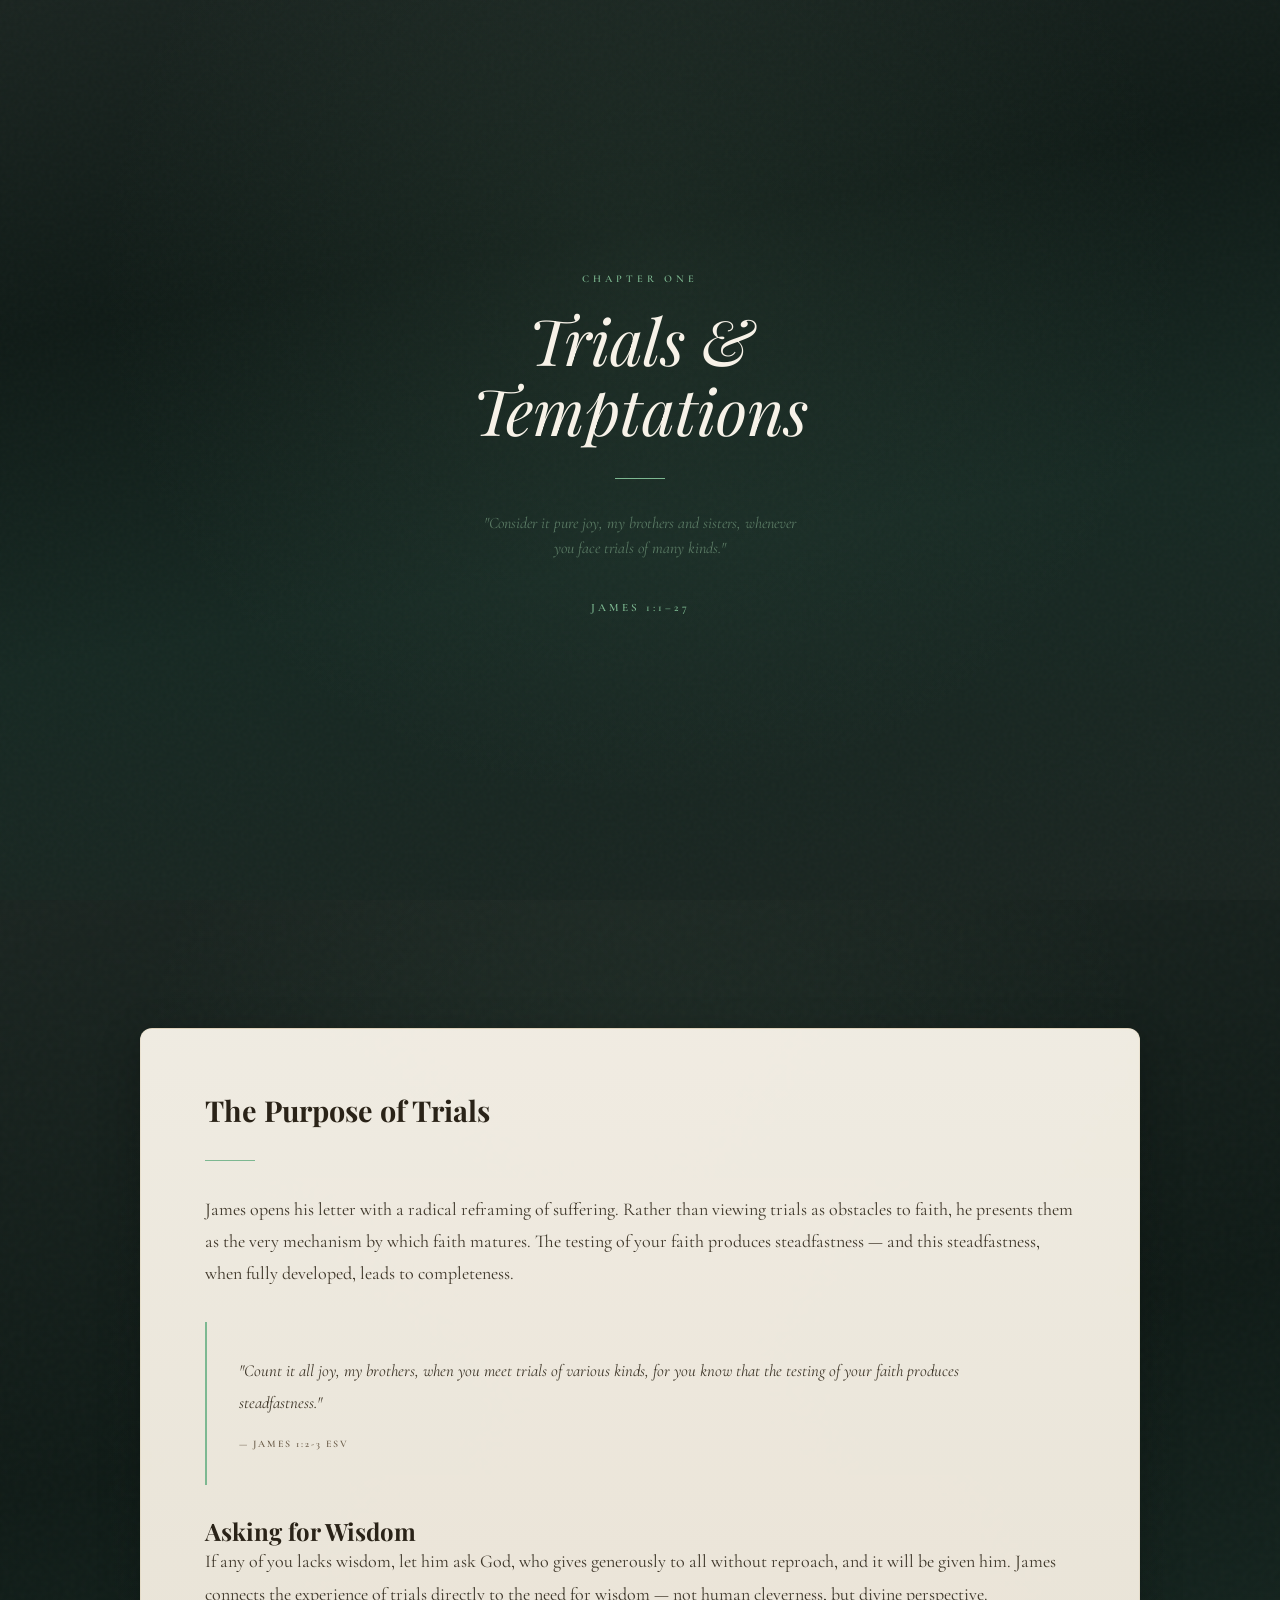
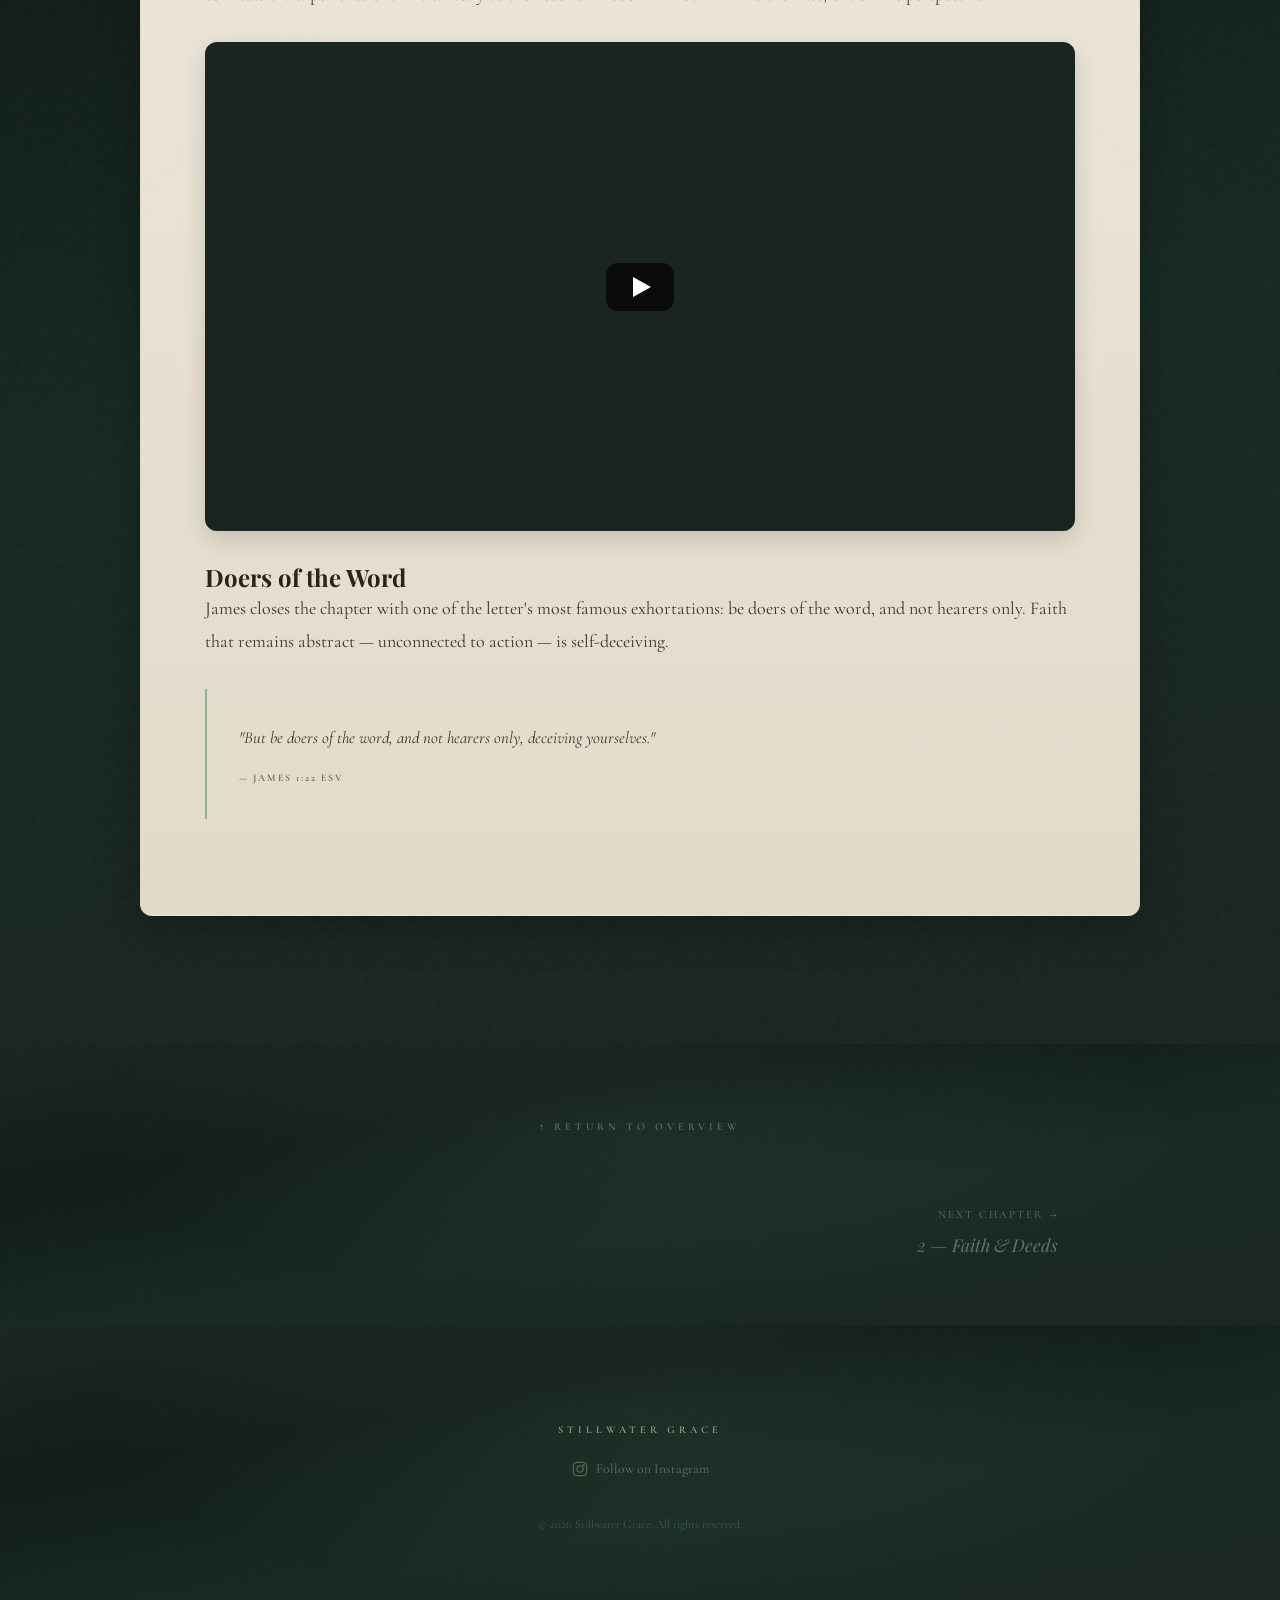
==== chapters/chapter-1.html @ 881865dd "fix: hero scroll animation delay and add og:type to chapter pages - Fix hero__scroll animation short" ====
<!DOCTYPE html>
<html lang="en">
<head>
  <meta charset="UTF-8">
  <meta name="viewport" content="width=device-width, initial-scale=1.0">
  <title>Chapter 1: Trials &amp; Temptations — Stillwater Grace</title>

  <meta name="description" content="James Chapter 1 — The testing of faith and the pursuit of wisdom. A verse-by-verse devotional study.">
  <meta property="og:title" content="Chapter 1: Trials &amp; Temptations — Stillwater Grace">
  <meta property="og:description" content="The testing of faith and the pursuit of wisdom.">
  <meta property="og:image" content="../images/og-share.png">
  <meta property="og:type" content="article">
  <meta name="twitter:card" content="summary_large_image">
  <link rel="canonical" href="https://USERNAME.github.io/stillwater-grace/chapters/chapter-1.html">
  <link rel="icon" href="../images/favicon.svg" type="image/svg+xml">
  <link rel="icon" href="../images/favicon.png" type="image/png">

  <link rel="stylesheet" href="../css/style.css">
  <link rel="stylesheet" href="../css/animations.css">
</head>
<body>

  <!-- Navigation -->
  <nav class="nav nav--hidden" aria-label="Main navigation">
    <a href="../index.html" class="nav__brand">Stillwater Grace</a>
    <div class="nav__links">
      <a href="../index.html#overview" class="nav__link">Overview</a>
      <a href="../index.html#chapters" class="nav__link">Chapters</a>
      <a href="https://instagram.com/" target="_blank" rel="noopener" class="nav__link nav__link--ig" aria-label="Instagram">
        <svg width="18" height="18" viewBox="0 0 24 24" fill="none" stroke="currentColor" stroke-width="1.5" stroke-linecap="round" stroke-linejoin="round"><rect x="2" y="2" width="20" height="20" rx="5"/><circle cx="12" cy="12" r="5"/><circle cx="17.5" cy="6.5" r="1.5" fill="currentColor" stroke="none"/></svg>
      </a>
    </div>
    <button class="nav__hamburger" aria-label="Open menu">
      <span></span><span></span><span></span>
    </button>
  </nav>

  <!-- Mobile Menu -->
  <div class="mobile-menu" aria-hidden="true">
    <button class="mobile-menu__close" aria-label="Close menu">&times;</button>
    <a href="../index.html#overview" class="mobile-menu__link">Overview</a>
    <div class="mobile-menu__divider"></div>
    <a href="chapter-1.html" class="mobile-menu__link">1 — Trials &amp; Temptations</a>
    <a href="chapter-2.html" class="mobile-menu__link">2 — Faith &amp; Deeds</a>
    <a href="chapter-3.html" class="mobile-menu__link">3 — Taming the Tongue</a>
    <a href="chapter-4.html" class="mobile-menu__link">4 — Submit to God</a>
    <a href="chapter-5.html" class="mobile-menu__link">5 — Patient Endurance</a>
    <div class="mobile-menu__divider"></div>
    <a href="https://instagram.com/" target="_blank" rel="noopener" class="mobile-menu__link">Instagram</a>
  </div>

  <main>

  <!-- Chapter Hero -->
  <section class="hero forest-bg">
    <div class="hero__content">
      <span class="hero__label label label--sage">Chapter One</span>
      <h1 class="hero__title heading-display">Trials &amp;<br>Temptations</h1>
      <hr class="hero__divider divider divider--sage divider--center">
      <p class="hero__subtitle" style="font-style: italic;">"Consider it pure joy, my brothers and sisters, whenever you face trials of many kinds."</p>
      <span class="hero__cta label label--muted" style="border: none; margin-top: 1.5rem;">James 1:1–27</span>
    </div>
  </section>

  <!-- Chapter Content -->
  <section class="section forest-bg">
    <article class="cream-panel cream-panel--wide reveal">

      <!-- PLACEHOLDER CONTENT: Replace with actual study content -->

      <h2 class="heading-section" style="font-size: 1.8rem;">The Purpose of Trials</h2>
      <hr class="divider divider--sage">

      <p>James opens his letter with a radical reframing of suffering. Rather than viewing trials as obstacles to faith, he presents them as the very mechanism by which faith matures. The testing of your faith produces steadfastness — and this steadfastness, when fully developed, leads to completeness.</p>

      <div class="scripture reveal">
        <span class="scripture__text">"Count it all joy, my brothers, when you meet trials of various kinds, for you know that the testing of your faith produces steadfastness."</span>
        <span class="scripture__ref">— James 1:2-3 ESV</span>
      </div>

      <h2 class="heading-section reveal" style="font-size: 1.5rem; margin-top: 2rem;">Asking for Wisdom</h2>

      <p class="reveal">If any of you lacks wisdom, let him ask God, who gives generously to all without reproach, and it will be given him. James connects the experience of trials directly to the need for wisdom — not human cleverness, but divine perspective.</p>

      <!-- Example: YouTube embed facade -->
      <div class="video-facade reveal" data-video-id="PLACEHOLDER_VIDEO_ID">
        <div class="video-facade__play"></div>
      </div>

      <h2 class="heading-section reveal" style="font-size: 1.5rem; margin-top: 2rem;">Doers of the Word</h2>

      <p class="reveal">James closes the chapter with one of the letter's most famous exhortations: be doers of the word, and not hearers only. Faith that remains abstract — unconnected to action — is self-deceiving.</p>

      <div class="scripture reveal">
        <span class="scripture__text">"But be doers of the word, and not hearers only, deceiving yourselves."</span>
        <span class="scripture__ref">— James 1:22 ESV</span>
      </div>

    </article>
  </section>

  <!-- Chapter Navigation -->
  <section class="forest-bg">
    <div class="text-center" style="padding-top: var(--space-lg);">
      <a href="../index.html#chapters" class="label label--muted" style="transition: color 0.2s;">&#8593; Return to Overview</a>
    </div>
    <div class="chapter-nav">
      <div></div>
      <a href="chapter-2.html" class="chapter-nav__link chapter-nav__link--next">
        <span class="chapter-nav__arrow">Next Chapter &#8594;</span>
        <span class="chapter-nav__title">2 — Faith &amp; Deeds</span>
      </a>
    </div>
  </section>

  </main>

  <!-- Footer -->
  <footer class="footer forest-bg">
    <div class="footer__brand">Stillwater Grace</div>
    <a href="https://instagram.com/" target="_blank" rel="noopener" class="footer__ig">
      <svg width="16" height="16" viewBox="0 0 24 24" fill="none" stroke="currentColor" stroke-width="1.5" stroke-linecap="round" stroke-linejoin="round"><rect x="2" y="2" width="20" height="20" rx="5"/><circle cx="12" cy="12" r="5"/><circle cx="17.5" cy="6.5" r="1.5" fill="currentColor" stroke="none"/></svg>
      Follow on Instagram
    </a>
    <div class="footer__copy">&copy; 2026 Stillwater Grace. All rights reserved.</div>
  </footer>

  <script src="../js/main.js"></script>
</body>
</html>
---- css/style.css ----
@import url('https://fonts.googleapis.com/css2?family=Cormorant+Garamond:ital,wght@0,400;0,600;1,400&family=Playfair+Display:ital,wght@0,400;0,700;1,400&display=swap');

:root {
  --forest-dark: #1a2420;
  --forest-deep: #0f1a16;
  --forest-mid: #162822;
  --sage: #7db891;
  --sage-muted: #5a7a64;
  --sage-deep: #3d5a45;
  --sage-panel: #6b8f5e;
  --cream: #f7f2e8;
  --cream-secondary: #ede4d3;
  --cream-panel-bg: rgba(247, 242, 232, 0.97);
  --cream-panel-bg-end: rgba(237, 228, 211, 0.95);
  --cream-panel-border: rgba(200, 170, 110, 0.15);
  --cream-panel-shadow: 0 12px 40px rgba(0, 0, 0, 0.25);
  --cream-panel-radius: 12px;
  --text-dark: #2a2318;
  --text-body: #3d3528;
  --text-muted: #6b5d4a;
  --gold: #c8aa6e;
  --font-display: 'Playfair Display', Georgia, serif;
  --font-body: 'Cormorant Garamond', Georgia, serif;
  --space-xs: 0.5rem;
  --space-sm: 1rem;
  --space-md: 2rem;
  --space-lg: 4rem;
  --space-xl: 6rem;
  --space-2xl: 8rem;
  --nav-bg: rgba(15, 26, 22, 0.95);
  --nav-height: 60px;
}

*, *::before, *::after {
  margin: 0;
  padding: 0;
  box-sizing: border-box;
}

html {
  scroll-behavior: smooth;
}

body {
  font-family: var(--font-body);
  font-size: 18px;
  line-height: 1.8;
  color: var(--text-body);
  background-color: var(--forest-dark);
  -webkit-font-smoothing: antialiased;
  -moz-osx-font-smoothing: grayscale;
}

img {
  max-width: 100%;
  height: auto;
  display: block;
}

[id] {
  scroll-margin-top: calc(var(--nav-height) + 1rem);
}

.body--menu-open {
  overflow: hidden;
}

a {
  color: inherit;
  text-decoration: none;
}

ul, ol {
  list-style: none;
}

.forest-bg {
  background: linear-gradient(170deg, var(--forest-dark) 0%, var(--forest-deep) 30%, var(--forest-mid) 60%, var(--forest-dark) 100%);
  position: relative;
}

.forest-bg::before {
  content: '';
  position: absolute;
  inset: 0;
  background: radial-gradient(ellipse at 50% 30%, rgba(120, 160, 130, 0.10) 0%, transparent 60%);
  pointer-events: none;
}

.forest-bg::after {
  content: '';
  position: absolute;
  inset: 0;
  opacity: 0.03;
  background-image: url("data:image/svg+xml,%3Csvg viewBox='0 0 256 256' xmlns='http://www.w3.org/2000/svg'%3E%3Cfilter id='n'%3E%3CfeTurbulence type='fractalNoise' baseFrequency='0.9'/%3E%3C/filter%3E%3Crect width='256' height='256' filter='url(%23n)'/%3E%3C/svg%3E");
  pointer-events: none;
}

.forest-bg > * {
  position: relative;
  z-index: 1;
}

.cream-panel {
  background: linear-gradient(180deg, var(--cream-panel-bg) 0%, var(--cream-panel-bg-end) 100%);
  border-radius: var(--cream-panel-radius);
  padding: var(--space-lg);
  box-shadow: var(--cream-panel-shadow);
  backdrop-filter: blur(2px);
  border: 1px solid var(--cream-panel-border);
  max-width: 800px;
  margin-left: auto;
  margin-right: auto;
}

.cream-panel--wide {
  max-width: 1000px;
}

.label {
  font-family: var(--font-body);
  font-size: 0.65rem;
  font-weight: 600;
  letter-spacing: 4px;
  text-transform: uppercase;
}

.label--sage { color: var(--sage); }
.label--panel { color: var(--sage-panel); }
.label--muted { color: var(--sage-muted); }

.heading-display {
  font-family: var(--font-display);
  font-weight: 400;
  font-style: italic;
  line-height: 1.1;
  color: var(--cream);
}

.heading-section {
  font-family: var(--font-display);
  font-weight: 700;
  font-style: normal;
  line-height: 1.2;
  color: var(--text-dark);
}

.divider {
  width: 50px;
  height: 1px;
  border: none;
  margin: var(--space-md) 0;
}

.divider--sage { background-color: var(--sage); }
.divider--gold { background-color: var(--gold); }
.divider--center { margin-left: auto; margin-right: auto; }

.scripture {
  padding: var(--space-md);
  padding-left: var(--space-md);
  border-left: 2px solid var(--sage);
  margin: var(--space-md) 0;
}

.scripture__text {
  font-family: var(--font-body);
  font-style: italic;
  font-size: 1.05rem;
  line-height: 1.7;
  color: var(--text-body);
}

.scripture__ref {
  font-family: var(--font-body);
  font-size: 0.625rem;
  font-weight: 600;
  letter-spacing: 2px;
  text-transform: uppercase;
  color: var(--text-muted);
  margin-top: var(--space-sm);
  display: block;
}

.nav {
  position: fixed;
  top: 0;
  left: 0;
  right: 0;
  z-index: 100;
  height: var(--nav-height);
  background: var(--nav-bg);
  backdrop-filter: blur(12px);
  display: flex;
  align-items: center;
  justify-content: space-between;
  padding: 0 var(--space-md);
  transition: opacity 0.2s ease, transform 0.2s ease;
}

.nav--hidden {
  opacity: 0;
  transform: translateY(-100%);
  pointer-events: none;
}

.nav__brand {
  font-family: var(--font-body);
  font-size: 0.65rem;
  font-weight: 600;
  letter-spacing: 4px;
  text-transform: uppercase;
  color: var(--sage);
}

.nav__links {
  display: flex;
  align-items: center;
  gap: var(--space-md);
}

.nav__link {
  font-family: var(--font-body);
  font-size: 0.8rem;
  font-weight: 600;
  letter-spacing: 1px;
  color: var(--sage-muted);
  transition: color 0.2s ease;
  cursor: pointer;
}

.nav__link:hover { color: var(--sage); }

.nav__link--ig {
  opacity: 0.6;
  transition: opacity 0.2s ease;
}

.nav__link--ig:hover { opacity: 1; }

.nav__hamburger {
  display: none;
  flex-direction: column;
  gap: 5px;
  cursor: pointer;
  padding: 8px;
  background: none;
  border: none;
}

.nav__hamburger span {
  display: block;
  width: 22px;
  height: 1.5px;
  background: var(--sage);
  transition: transform 0.2s ease, opacity 0.2s ease;
}

.mobile-menu {
  position: fixed;
  inset: 0;
  z-index: 200;
  background: rgba(15, 26, 22, 0.98);
  display: flex;
  flex-direction: column;
  align-items: center;
  justify-content: center;
  gap: var(--space-md);
  opacity: 0;
  pointer-events: none;
  transition: opacity 0.2s ease;
}

.mobile-menu--open {
  opacity: 1;
  pointer-events: all;
}

.mobile-menu__close {
  position: absolute;
  top: var(--space-md);
  right: var(--space-md);
  background: none;
  border: none;
  color: var(--sage);
  font-size: 1.5rem;
  cursor: pointer;
  padding: 8px;
  line-height: 1;
}

.mobile-menu__link {
  font-family: var(--font-display);
  font-size: 1.5rem;
  color: var(--cream);
  transition: color 0.2s ease;
}

.mobile-menu__link:hover { color: var(--sage); }

.mobile-menu__divider {
  width: 30px;
  height: 1px;
  background: var(--sage-deep);
}

@media (max-width: 768px) {
  .nav__links { display: none; }
  .nav__hamburger { display: flex; }
  .cream-panel { padding: var(--space-md) var(--space-sm); }
}

.chapter-grid {
  display: grid;
  grid-template-columns: 1fr 1fr;
  gap: var(--space-md);
  max-width: 900px;
  margin: 0 auto;
  padding: 0 var(--space-md);
}

.chapter-card {
  background: linear-gradient(180deg, var(--cream-panel-bg) 0%, var(--cream-panel-bg-end) 100%);
  border-radius: var(--cream-panel-radius);
  padding: var(--space-md);
  box-shadow: 0 8px 24px rgba(0, 0, 0, 0.25);
  border: 1px solid var(--cream-panel-border);
  transition: transform 0.3s ease, box-shadow 0.3s ease;
  cursor: pointer;
  display: block;
}

.chapter-card:hover {
  transform: translateY(-4px);
  box-shadow: 0 16px 40px rgba(0, 0, 0, 0.35);
}

.chapter-card--capstone {
  grid-column: 1 / -1;
  text-align: center;
}

.chapter-card__number {
  font-family: var(--font-display);
  font-size: 2rem;
  font-style: italic;
  color: var(--sage);
  line-height: 1;
  margin-bottom: var(--space-xs);
}

.chapter-card__title {
  font-family: var(--font-body);
  font-size: 1.15rem;
  font-weight: 600;
  color: var(--text-dark);
  margin-bottom: 0.25rem;
}

.chapter-card__desc {
  font-family: var(--font-body);
  font-size: 0.85rem;
  color: var(--text-muted);
  line-height: 1.5;
}

@media (max-width: 768px) {
  .chapter-grid { grid-template-columns: 1fr; }
  .chapter-card--capstone { text-align: left; }
}

.chapter-nav {
  display: flex;
  justify-content: space-between;
  align-items: center;
  max-width: 900px;
  margin: 0 auto;
  padding: var(--space-lg) var(--space-md);
}

.chapter-nav__link {
  display: flex;
  flex-direction: column;
  gap: 0.25rem;
  color: var(--sage-muted);
  transition: color 0.2s ease;
}

.chapter-nav__link:hover { color: var(--sage); }
.chapter-nav__link--prev { text-align: left; }
.chapter-nav__link--next { text-align: right; }

.chapter-nav__arrow {
  font-family: var(--font-body);
  font-size: 0.7rem;
  letter-spacing: 2px;
  text-transform: uppercase;
}

.chapter-nav__title {
  font-family: var(--font-display);
  font-size: 1.1rem;
  font-style: italic;
}

.chapter-nav__overview { text-align: center; }

.video-facade {
  position: relative;
  width: 100%;
  padding-bottom: 56.25%;
  border-radius: var(--cream-panel-radius);
  overflow: hidden;
  box-shadow: 0 8px 24px rgba(0, 0, 0, 0.15);
  margin: var(--space-md) 0;
  cursor: pointer;
  background: var(--forest-dark);
}

.video-facade__thumb {
  position: absolute;
  inset: 0;
  width: 100%;
  height: 100%;
  object-fit: cover;
}

.video-facade__play {
  position: absolute;
  top: 50%;
  left: 50%;
  transform: translate(-50%, -50%);
  width: 68px;
  height: 48px;
  background: rgba(0, 0, 0, 0.7);
  border-radius: 12px;
  display: flex;
  align-items: center;
  justify-content: center;
  transition: background 0.2s ease;
}

.video-facade:hover .video-facade__play {
  background: rgba(125, 184, 145, 0.9);
}

.video-facade__play::after {
  content: '';
  display: block;
  width: 0;
  height: 0;
  border-style: solid;
  border-width: 10px 0 10px 18px;
  border-color: transparent transparent transparent white;
  margin-left: 4px;
}

.video-facade iframe {
  position: absolute;
  inset: 0;
  width: 100%;
  height: 100%;
  border: none;
}

.content-image {
  border-radius: var(--cream-panel-radius);
  box-shadow: 0 4px 16px rgba(0, 0, 0, 0.1);
  margin: var(--space-md) 0;
}

.footer {
  text-align: center;
  padding: var(--space-xl) var(--space-md);
}

.footer__brand {
  font-family: var(--font-body);
  font-size: 0.65rem;
  font-weight: 600;
  letter-spacing: 4px;
  text-transform: uppercase;
  color: var(--sage);
  margin-bottom: var(--space-sm);
}

.footer__ig {
  display: inline-flex;
  align-items: center;
  gap: 0.5rem;
  color: var(--sage-muted);
  font-size: 0.85rem;
  transition: color 0.2s ease;
  margin-bottom: var(--space-md);
}

.footer__ig:hover { color: var(--sage); }

.footer__copy {
  font-size: 0.75rem;
  color: var(--sage-deep);
}

.section {
  padding: var(--space-2xl) var(--space-md);
}

.section--flush-top { padding-top: 0; }
.text-center { text-align: center; }

.container {
  max-width: 900px;
  margin: 0 auto;
}

.hero {
  position: relative;
  min-height: 100vh;
  display: flex;
  flex-direction: column;
  align-items: center;
  justify-content: center;
  text-align: center;
  padding: var(--space-md);
  overflow: hidden;
}

.hero__content {
  display: flex;
  flex-direction: column;
  align-items: center;
}

.hero__title {
  font-size: clamp(2rem, 8vw, 4rem);
  margin-top: var(--space-sm);
}

.hero__subtitle {
  font-family: var(--font-body);
  font-size: 1rem;
  color: var(--sage-muted);
  max-width: 320px;
  line-height: 1.6;
}

.hero__cta {
  display: inline-block;
  margin-top: var(--space-md);
  padding: 0.75rem 2rem;
  border: 1px solid rgba(125, 184, 145, 0.3);
  border-radius: 3px;
  font-family: var(--font-body);
  font-size: 0.7rem;
  font-weight: 600;
  letter-spacing: 3px;
  text-transform: uppercase;
  color: var(--sage);
  transition: background 0.2s ease, border-color 0.2s ease;
}

.hero__cta:hover {
  background: rgba(125, 184, 145, 0.1);
  border-color: var(--sage);
}

.hero__scroll {
  position: absolute;
  bottom: var(--space-md);
  display: flex;
  flex-direction: column;
  align-items: center;
  gap: 0.25rem;
}

.hero__scroll-text {
  font-family: var(--font-body);
  font-size: 0.6rem;
  letter-spacing: 3px;
  text-transform: uppercase;
  color: var(--sage-deep);
}

.hero__scroll-arrow {
  color: var(--sage-deep);
  font-size: 0.9rem;
}
---- css/animations.css ----
.hero__label,
.hero__title,
.hero__divider,
.hero__subtitle,
.hero__cta,
.hero__scroll {
  opacity: 0;
  transform: translateY(20px);
  animation: fadeUp 0.8s ease forwards;
}

.hero__label     { animation-delay: 0.2s; }
.hero__title     { animation-delay: 0.4s; }
.hero__divider   { animation-delay: 0.6s; }
.hero__subtitle  { animation-delay: 0.8s; }
.hero__cta       { animation-delay: 1.0s; }
.hero__scroll    { animation-delay: 1.2s; }

@keyframes fadeUp {
  to {
    opacity: 1;
    transform: translateY(0);
  }
}

.reveal {
  opacity: 0;
  transform: translateY(30px);
  transition: opacity 0.6s ease, transform 0.6s ease;
}

.reveal--visible {
  opacity: 1;
  transform: translateY(0);
}

.chapter-card.reveal {
  transition-delay: calc(var(--card-index, 0) * 0.1s);
}

.scripture {
  border-left-color: transparent;
  transition: border-left-color 0.6s ease;
}

.scripture.reveal--visible {
  border-left-color: var(--sage);
}

.chapter-card:active {
  transform: translateY(-2px);
}

@keyframes gentleBounce {
  0%, 100% { transform: translateY(0); }
  50% { transform: translateY(6px); }
}

.hero__scroll {
  animation: fadeUp 0.8s ease 1.2s forwards, gentleBounce 2s ease-in-out 2.7s infinite;
}

@media (prefers-reduced-motion: reduce) {
  *, *::before, *::after {
    animation-duration: 0.01ms !important;
    animation-iteration-count: 1 !important;
    transition-duration: 0.01ms !important;
  }

  .reveal {
    opacity: 1;
    transform: none;
  }

  .scripture {
    border-left-color: var(--sage);
  }
}
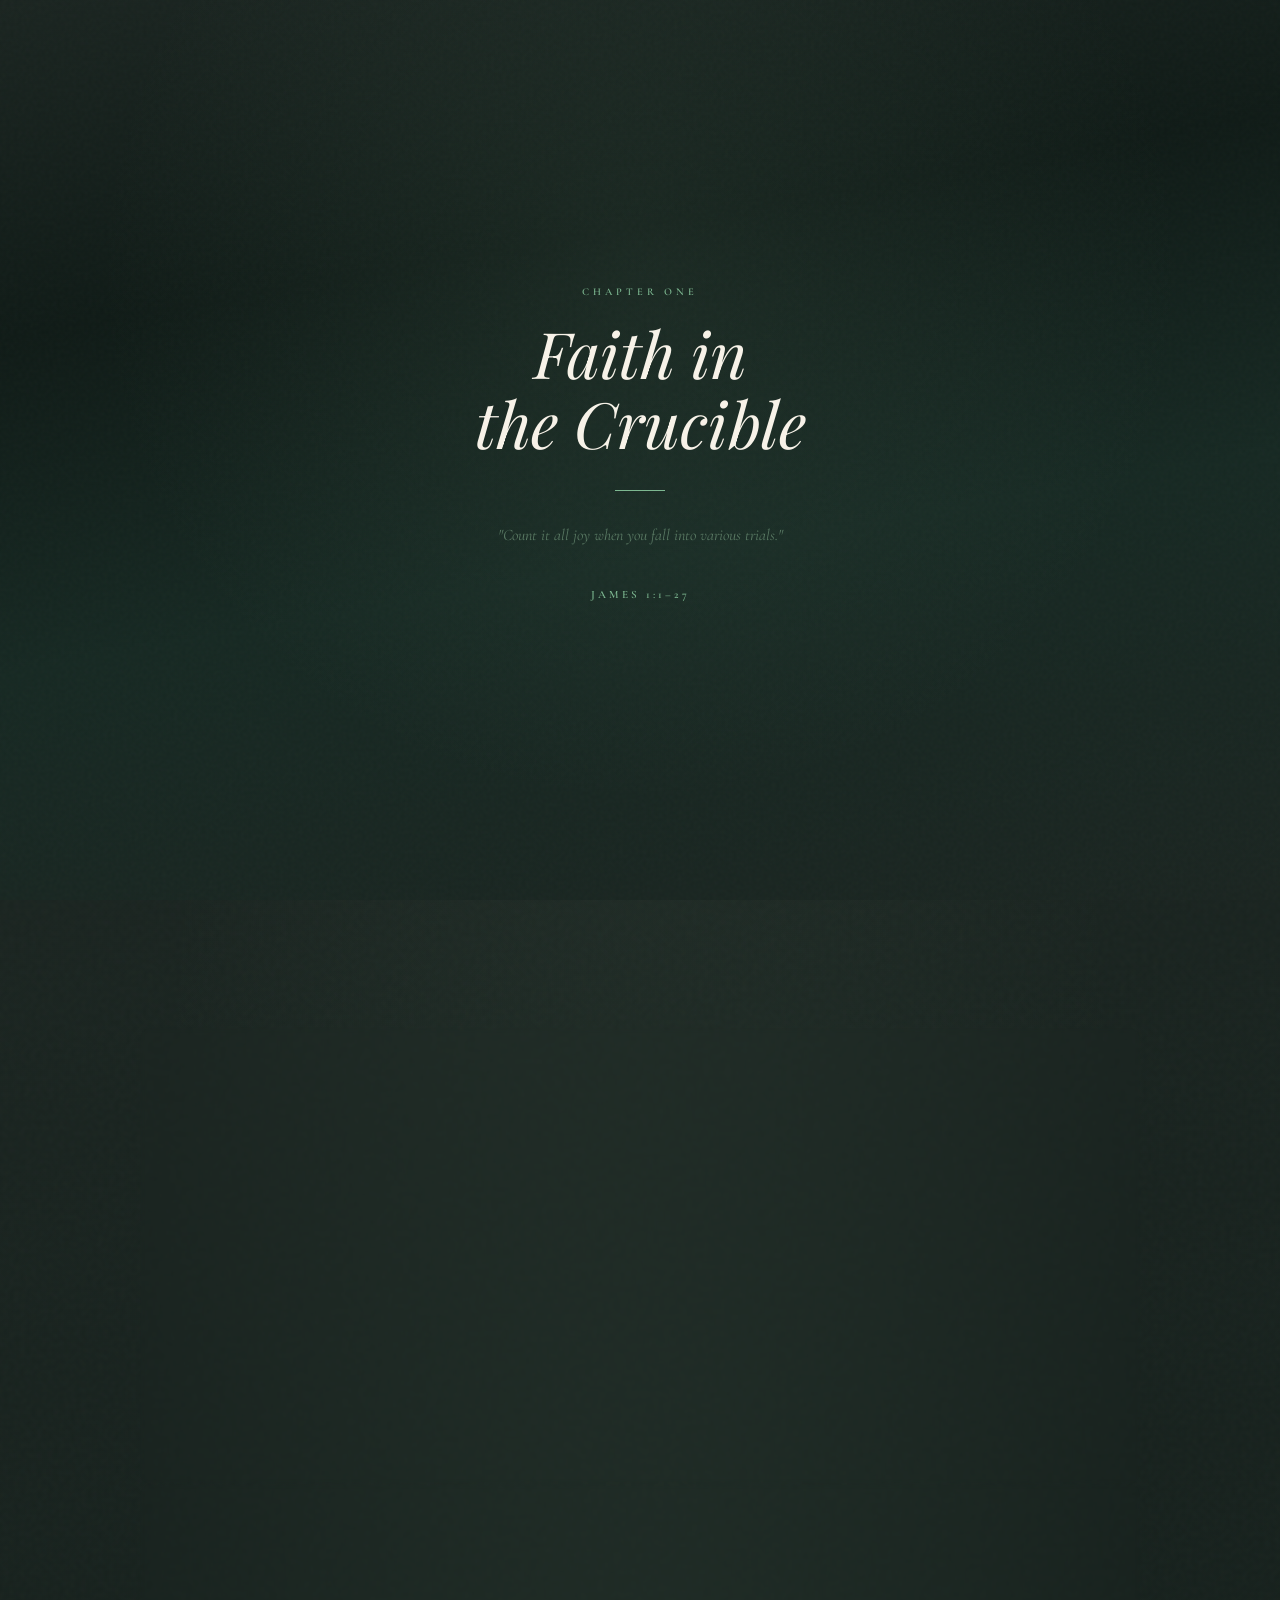
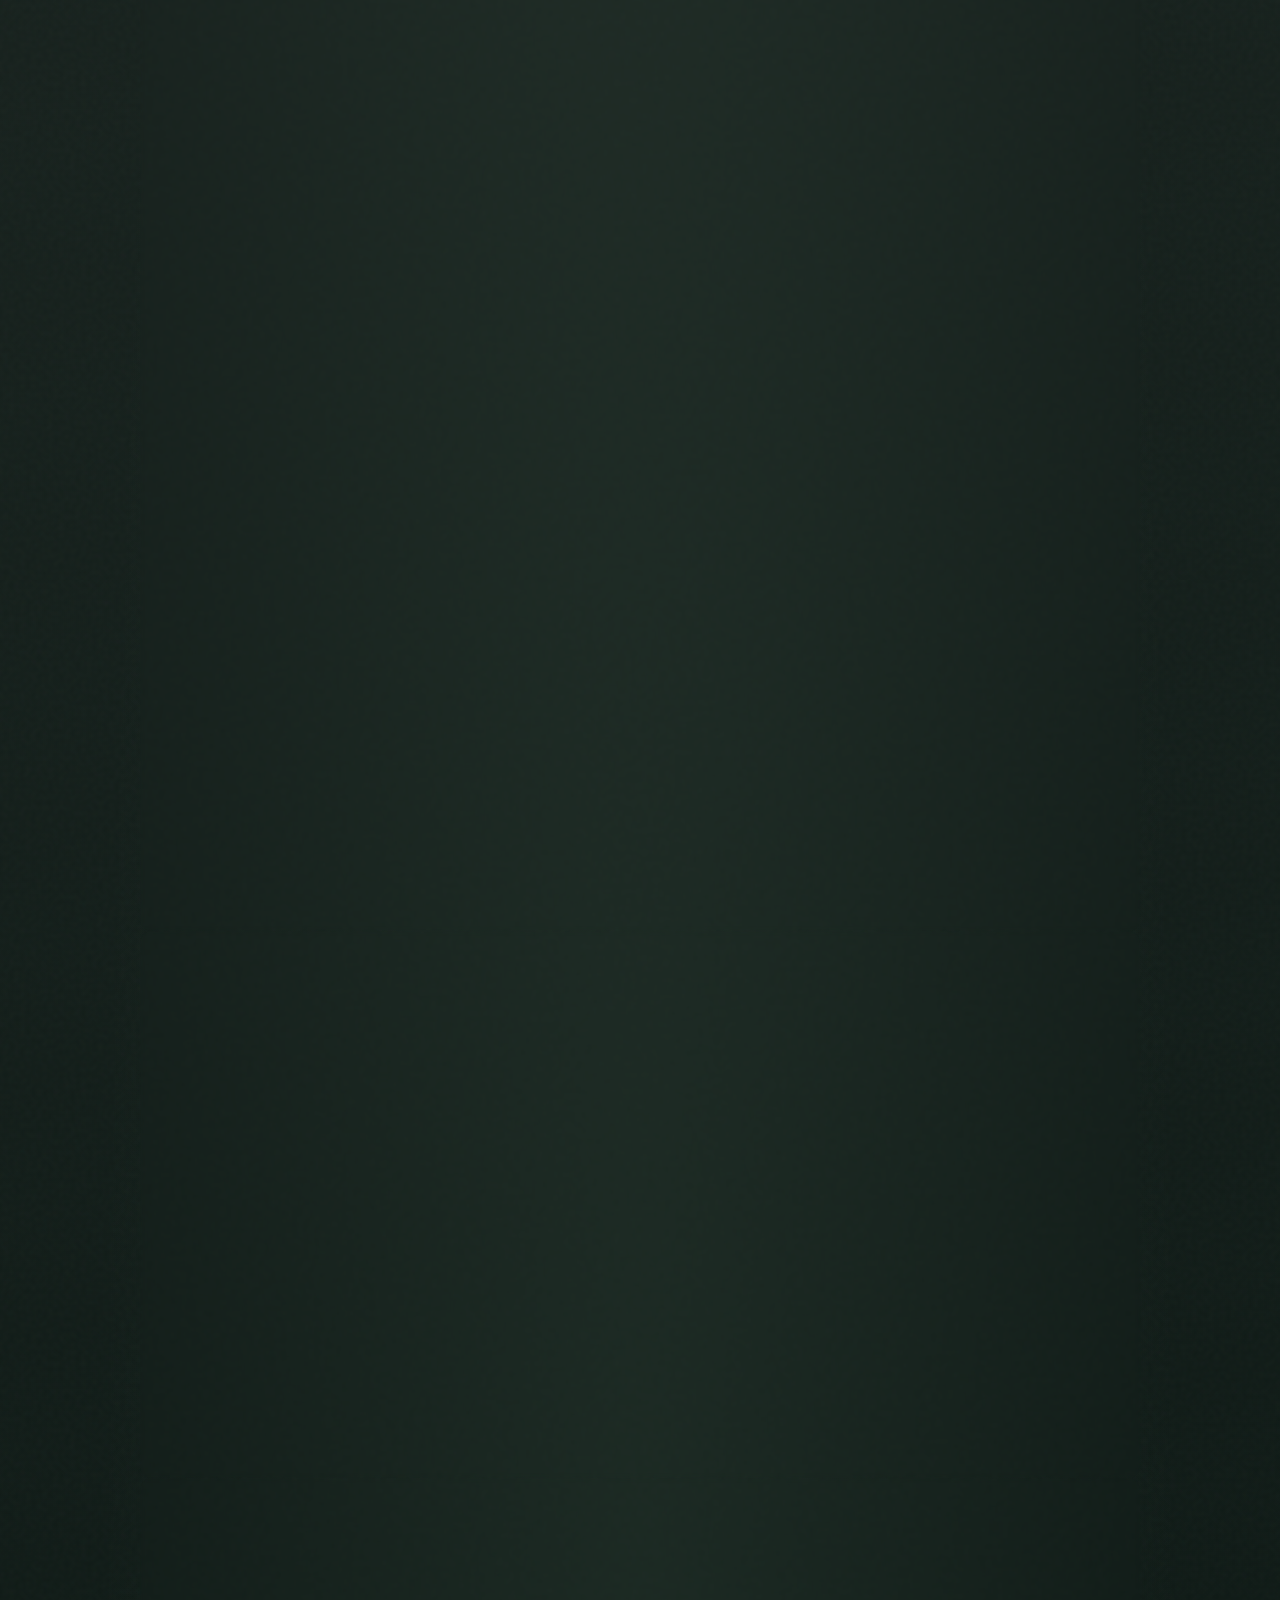
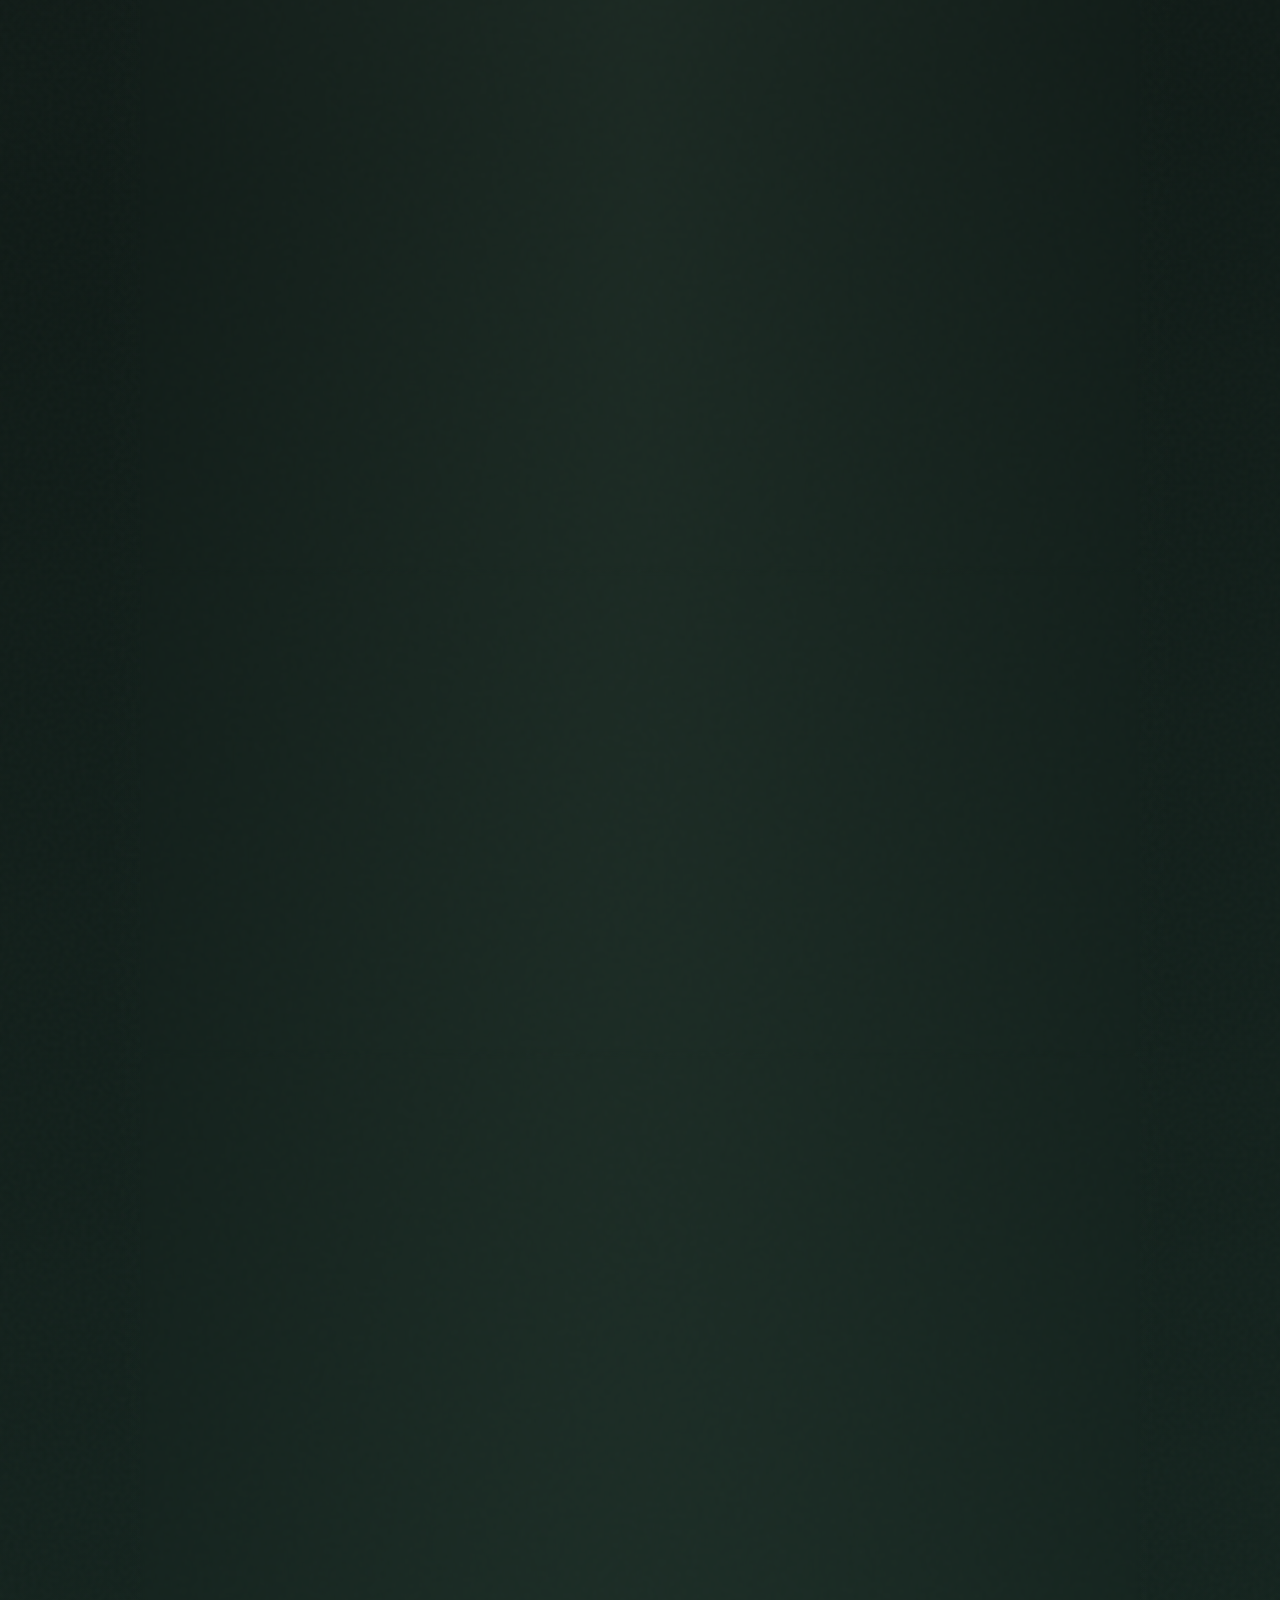
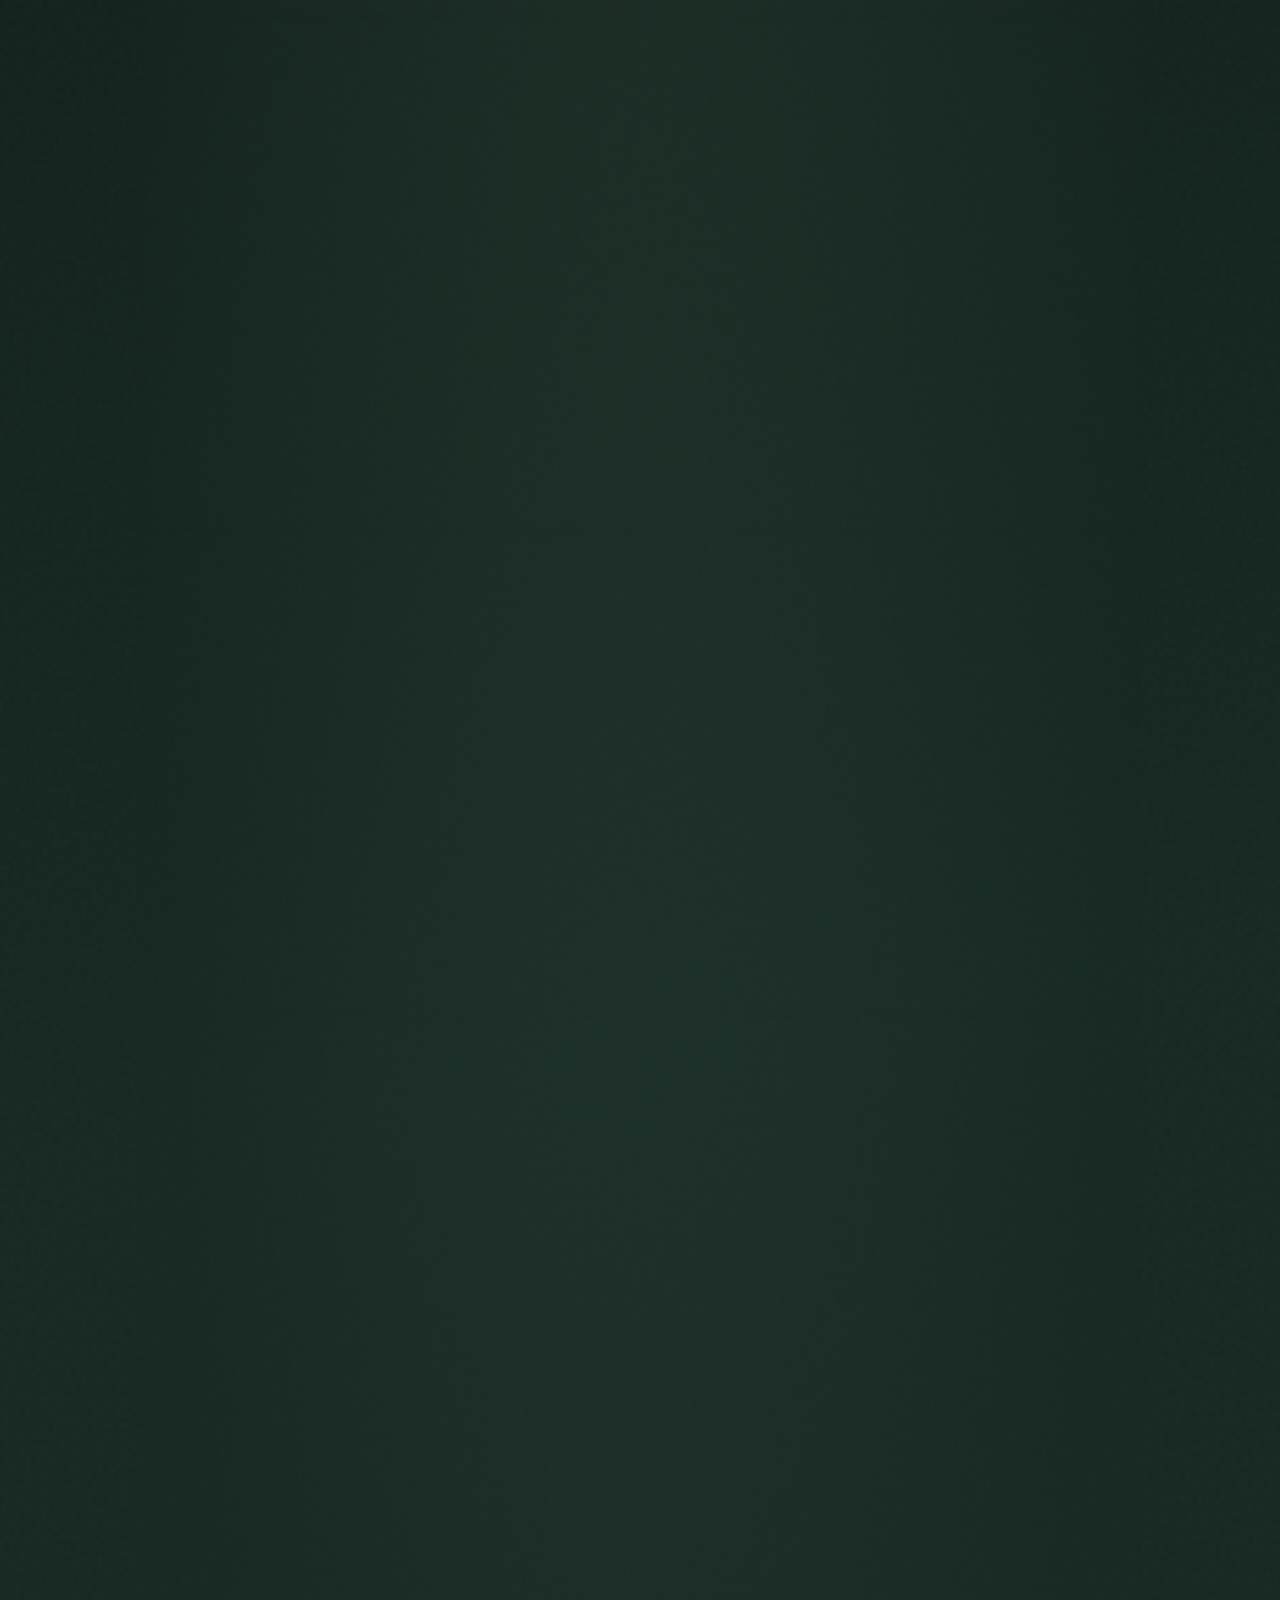
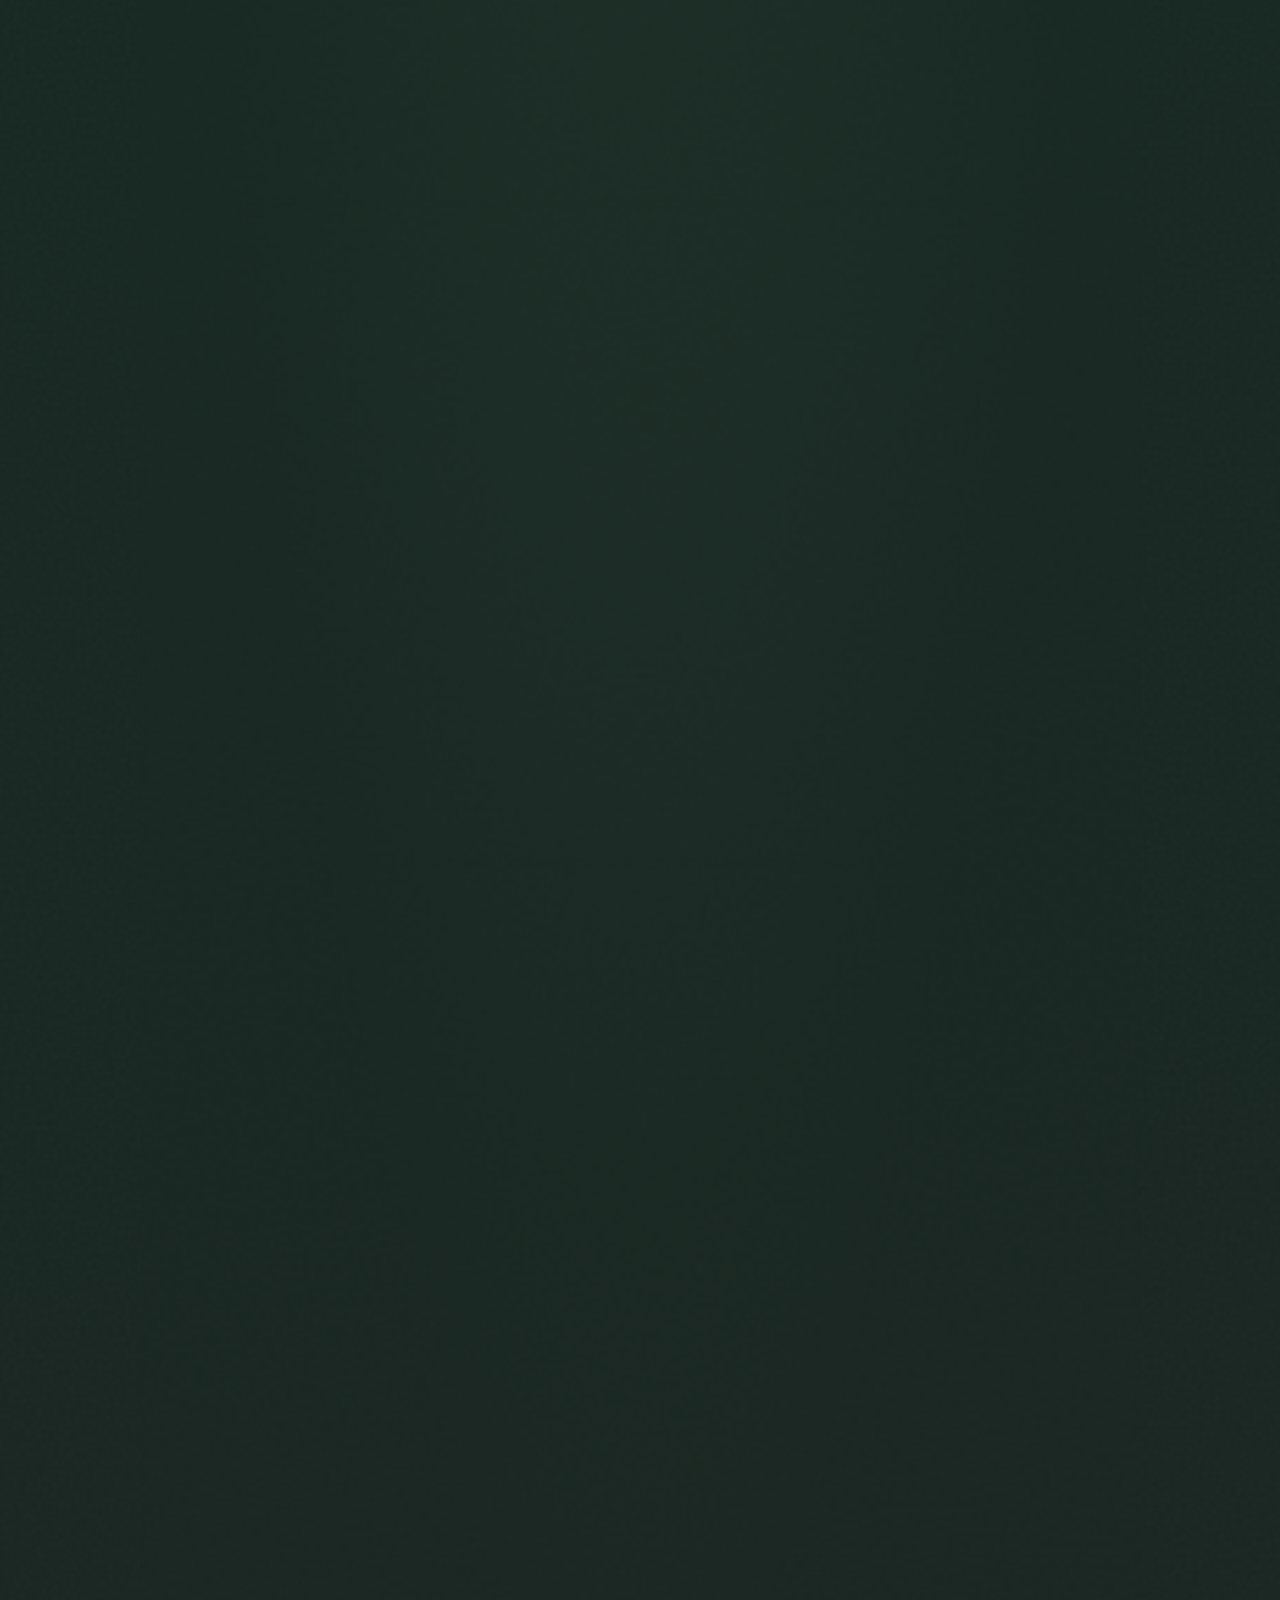
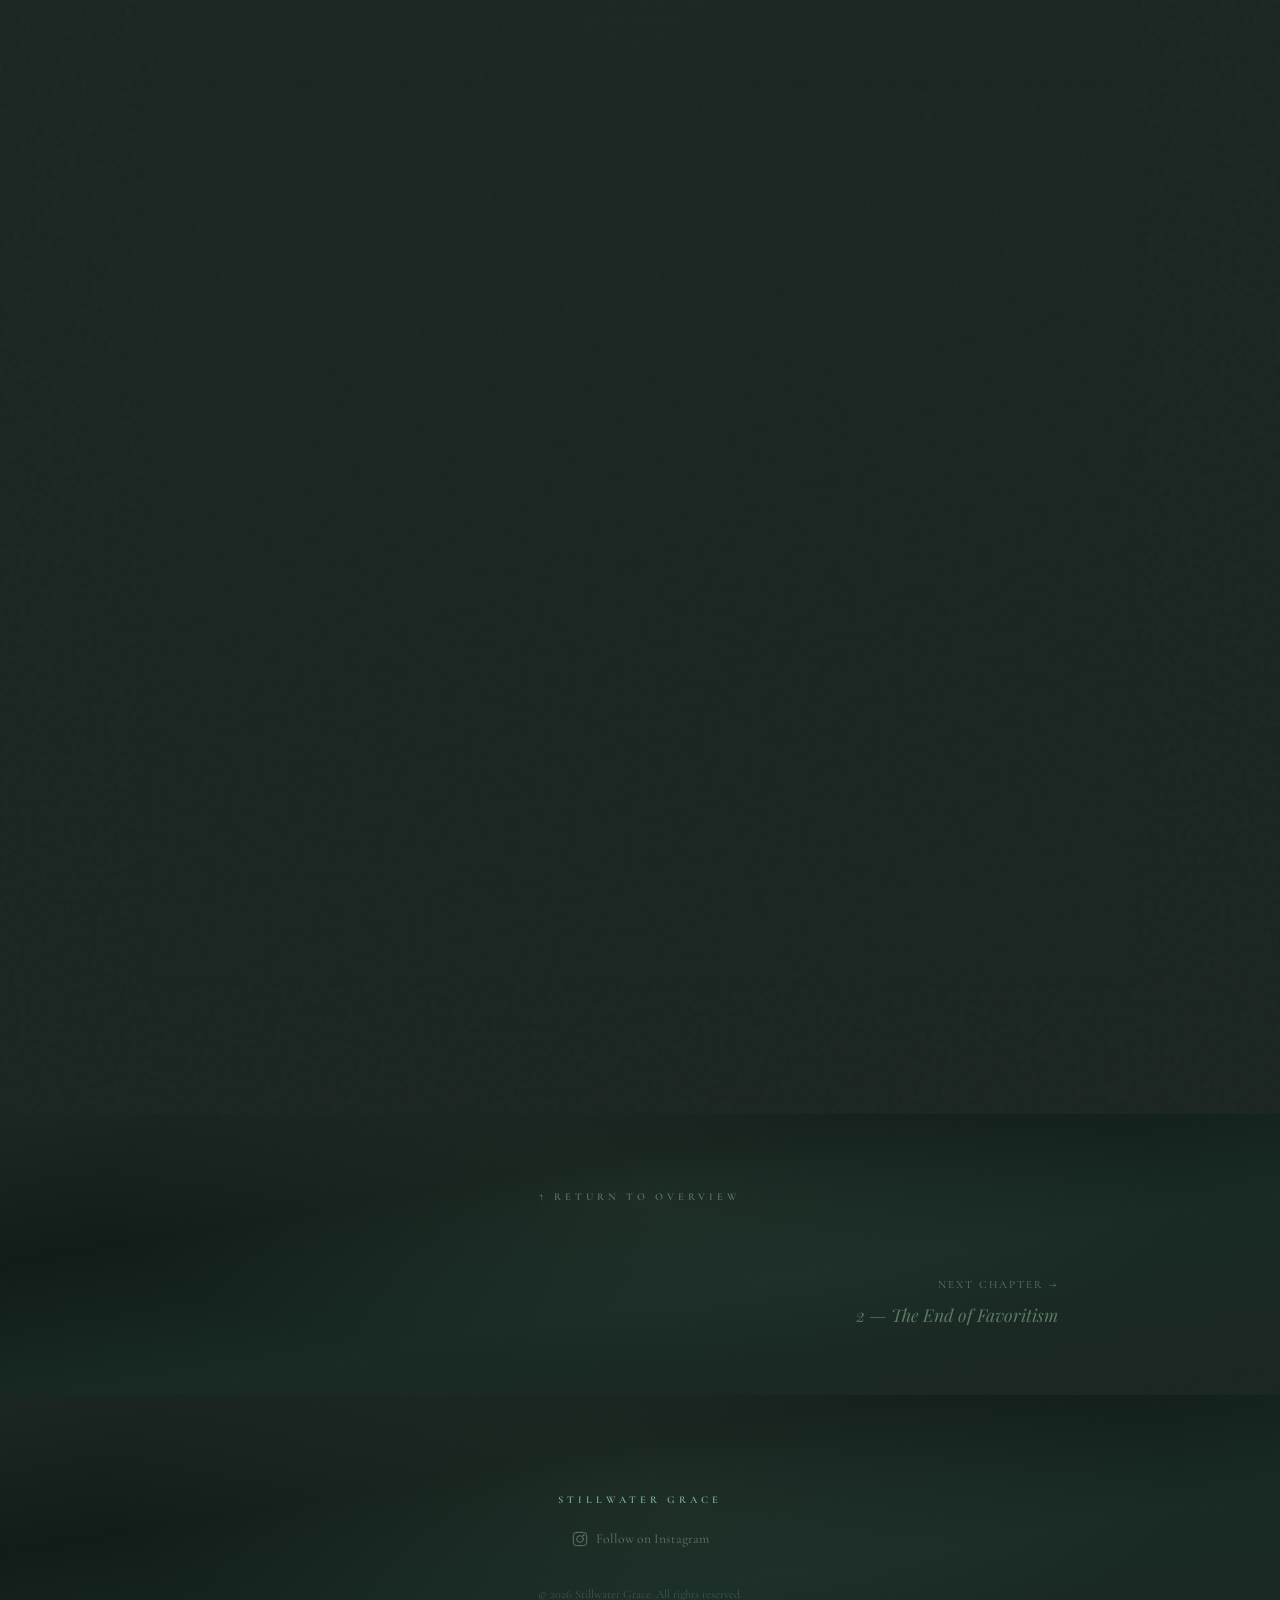
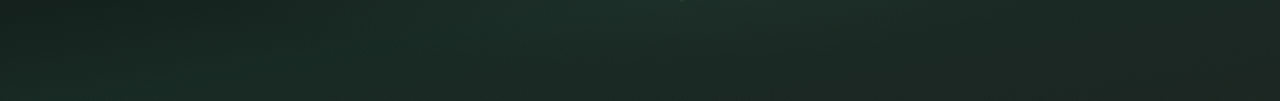
==== commit 0c9c5ace: "feat: replace placeholder content with full Book of James study text - Add complete overview: "The P" ====
--- a/chapters/chapter-1.html
+++ b/chapters/chapter-1.html
@@ -11,7 +11,7 @@
   <meta property="og:image" content="../images/og-share.png">
   <meta property="og:type" content="article">
   <meta name="twitter:card" content="summary_large_image">
-  <link rel="canonical" href="https://USERNAME.github.io/stillwater-grace/chapters/chapter-1.html">
+  <link rel="canonical" href="https://davidkimmel.github.io/SWG-Blog/chapters/chapter-1.html">
   <link rel="icon" href="../images/favicon.svg" type="image/svg+xml">
   <link rel="icon" href="../images/favicon.png" type="image/png">
 
@@ -26,7 +26,7 @@
     <div class="nav__links">
       <a href="../index.html#overview" class="nav__link">Overview</a>
       <a href="../index.html#chapters" class="nav__link">Chapters</a>
-      <a href="https://instagram.com/" target="_blank" rel="noopener" class="nav__link nav__link--ig" aria-label="Instagram">
+      <a href="https://www.instagram.com/stillwatergrace/" target="_blank" rel="noopener" class="nav__link nav__link--ig" aria-label="Instagram">
         <svg width="18" height="18" viewBox="0 0 24 24" fill="none" stroke="currentColor" stroke-width="1.5" stroke-linecap="round" stroke-linejoin="round"><rect x="2" y="2" width="20" height="20" rx="5"/><circle cx="12" cy="12" r="5"/><circle cx="17.5" cy="6.5" r="1.5" fill="currentColor" stroke="none"/></svg>
       </a>
     </div>
@@ -40,13 +40,13 @@
     <button class="mobile-menu__close" aria-label="Close menu">&times;</button>
     <a href="../index.html#overview" class="mobile-menu__link">Overview</a>
     <div class="mobile-menu__divider"></div>
-    <a href="chapter-1.html" class="mobile-menu__link">1 — Trials &amp; Temptations</a>
-    <a href="chapter-2.html" class="mobile-menu__link">2 — Faith &amp; Deeds</a>
-    <a href="chapter-3.html" class="mobile-menu__link">3 — Taming the Tongue</a>
-    <a href="chapter-4.html" class="mobile-menu__link">4 — Submit to God</a>
-    <a href="chapter-5.html" class="mobile-menu__link">5 — Patient Endurance</a>
+    <a href="chapter-1.html" class="mobile-menu__link">1 — Faith in the Crucible</a>
+    <a href="chapter-2.html" class="mobile-menu__link">2 — The End of Favoritism</a>
+    <a href="chapter-3.html" class="mobile-menu__link">3 — The Steering Wheel of the Soul</a>
+    <a href="chapter-4.html" class="mobile-menu__link">4 — The War Within</a>
+    <a href="chapter-5.html" class="mobile-menu__link">5 — The Finish Line</a>
     <div class="mobile-menu__divider"></div>
-    <a href="https://instagram.com/" target="_blank" rel="noopener" class="mobile-menu__link">Instagram</a>
+    <a href="https://www.instagram.com/stillwatergrace/" target="_blank" rel="noopener" class="mobile-menu__link">Instagram</a>
   </div>
 
   <main>
@@ -55,48 +55,177 @@
   <section class="hero forest-bg">
     <div class="hero__content">
       <span class="hero__label label label--sage">Chapter One</span>
-      <h1 class="hero__title heading-display">Trials &amp;<br>Temptations</h1>
+      <h1 class="hero__title heading-display">Faith in<br>the Crucible</h1>
       <hr class="hero__divider divider divider--sage divider--center">
-      <p class="hero__subtitle" style="font-style: italic;">"Consider it pure joy, my brothers and sisters, whenever you face trials of many kinds."</p>
+      <p class="hero__subtitle" style="font-style: italic;">"Count it all joy when you fall into various trials."</p>
       <span class="hero__cta label label--muted" style="border: none; margin-top: 1.5rem;">James 1:1–27</span>
     </div>
   </section>
 
   <!-- Chapter Content -->
   <section class="section forest-bg">
-    <article class="cream-panel cream-panel--wide reveal">
-
-      <!-- PLACEHOLDER CONTENT: Replace with actual study content -->
-
-      <h2 class="heading-section" style="font-size: 1.8rem;">The Purpose of Trials</h2>
-      <hr class="divider divider--sage">
-
-      <p>James opens his letter with a radical reframing of suffering. Rather than viewing trials as obstacles to faith, he presents them as the very mechanism by which faith matures. The testing of your faith produces steadfastness — and this steadfastness, when fully developed, leads to completeness.</p>
-
-      <div class="scripture reveal">
-        <span class="scripture__text">"Count it all joy, my brothers, when you meet trials of various kinds, for you know that the testing of your faith produces steadfastness."</span>
-        <span class="scripture__ref">— James 1:2-3 ESV</span>
-      </div>
-
-      <h2 class="heading-section reveal" style="font-size: 1.5rem; margin-top: 2rem;">Asking for Wisdom</h2>
-
-      <p class="reveal">If any of you lacks wisdom, let him ask God, who gives generously to all without reproach, and it will be given him. James connects the experience of trials directly to the need for wisdom — not human cleverness, but divine perspective.</p>
-
-      <!-- Example: YouTube embed facade -->
-      <div class="video-facade reveal" data-video-id="PLACEHOLDER_VIDEO_ID">
-        <div class="video-facade__play"></div>
-      </div>
-
-      <h2 class="heading-section reveal" style="font-size: 1.5rem; margin-top: 2rem;">Doers of the Word</h2>
-
-      <p class="reveal">James closes the chapter with one of the letter's most famous exhortations: be doers of the word, and not hearers only. Faith that remains abstract — unconnected to action — is self-deceiving.</p>
-
-      <div class="scripture reveal">
-        <span class="scripture__text">"But be doers of the word, and not hearers only, deceiving yourselves."</span>
-        <span class="scripture__ref">— James 1:22 ESV</span>
-      </div>
-
-    </article>
+
+    <article class="cream-panel cream-panel--wide reveal">
+      <h2 class="heading-section" style="font-size: 1.8rem;">A Study of James Chapter 1</h2>
+      <hr class="divider divider--sage">
+
+      <p>There is a particular kind of honesty that only comes from someone who has suffered. You can tell the difference between advice given from a comfortable distance and wisdom forged in the fire. Jacob — who had watched his brother die, who shepherded a persecuted community through famine and social oppression, whose knees bore the callouses of years spent in prayer — writes from the second kind of place. Which is why his opening command lands with such force.</p>
+
+      <p style="margin-top: 1rem; font-style: italic;">Count it all joy when you fall into various trials.</p>
+
+      <p style="margin-top: 1rem;">Not <em>if</em>. <em>When</em>.</p>
+    </article>
+
+    <article class="cream-panel cream-panel--wide reveal">
+      <h2 class="heading-section" style="font-size: 1.5rem;">The Paradox of Trials</h2>
+      <hr class="divider divider--sage">
+      <p style="font-style: italic; opacity: 0.7; margin-bottom: 1rem;">Verses 2–12</p>
+
+      <p>Most of us experience trials as interruptions — things that get in the way of the life we were trying to build. Jacob reframes them entirely. He doesn't minimize the pain or offer hollow reassurance. He does something more disorienting: he calls trials gifts, and then he shows us why.</p>
+
+      <p style="margin-top: 1rem;">He lays out what scholars call a "chain argument" — each link producing the next:</p>
+
+      <p style="margin-top: 1rem;">The testing of your faith produces <em>hypomonē</em>. <em>Hypomonē</em> is often translated "patience," but that translation undersells it. This is not passive resignation, the gritted-teeth endurance of someone just waiting for the storm to pass. <em>Hypomonē</em> is active, courageous staying power — the refusal to lose heart under pressure. Think of a marathon runner hitting the wall at mile twenty and choosing, deliberately, to keep moving. That's <em>hypomonē</em>.</p>
+
+      <p style="margin-top: 1rem;">When <em>hypomonē</em> is allowed to finish its work, it produces <em>teleios</em> — maturity, completeness. A plant that has been through seasons, weathered drought, pushed roots deeper, and finally arrives at full fruit-bearing potential. And alongside <em>teleios</em>, Jacob adds <em>holoklēros</em> — wholeness, soundness in every part. The image behind <em>holoklēros</em> comes from the world of sacrificial animals: an offering that is unblemished, complete, lacking nothing. Jacob is saying that the person who has endured through trials, who has let the testing do its full work, emerges with an integrity of character that cannot be manufactured any other way.</p>
+
+      <p style="margin-top: 1rem;">This is not a theology of suffering for its own sake. Jacob is not telling us that pain is good. He is telling us that God wastes nothing — that the very pressures we would most like to escape are often the tools He is using most precisely.</p>
+
+      <div class="scripture reveal">
+        <span class="scripture__text">Pause and reflect: What trial are you currently in the middle of? Can you identify what hypomonē might look like in that specific situation — not passive waiting, but active, courageous endurance?</span>
+      </div>
+    </article>
+
+    <article class="cream-panel cream-panel--wide reveal">
+      <h2 class="heading-section" style="font-size: 1.5rem;">When You Don't Know What to Do</h2>
+      <hr class="divider divider--sage">
+
+      <p>There is an honest pastoral moment tucked into verse 5 that is easy to rush past. Jacob acknowledges that navigating trials often leaves us genuinely lost — not just emotionally overwhelmed, but without the wisdom to know how to move forward. His answer is direct: ask God.</p>
+
+      <p style="margin-top: 1rem;">But notice how he describes God's posture toward that request. He gives liberally — generously, without holding back. And he gives without finding fault — without making you feel foolish for needing to ask, without a lecture about why you should have figured this out already. There is no reluctance in this God. He is not a difficult professor who makes you prove you've done the work before he'll explain anything. He is a Father who is glad you asked.</p>
+
+      <p style="margin-top: 1rem;">The one condition Jacob attaches is that we ask in faith — which leads him to one of the letter's most vivid and important concepts.</p>
+    </article>
+
+    <article class="cream-panel cream-panel--wide reveal">
+      <h2 class="heading-section" style="font-size: 1.5rem;">The Double-Minded Person</h2>
+      <hr class="divider divider--sage">
+
+      <p>Jacob warns against being <em>dipsychos</em> — a word he may have actually coined, built from the Greek roots for "two" and "soul." The double-minded person is internally divided: they believe in God in the sanctuary and operate by the world's values everywhere else. They want the security of faith and the securities of wealth simultaneously. They pray, but with one eye on their backup plan.</p>
+
+      <p style="margin-top: 1rem;">The image Jacob reaches for is perfect: a wave of the sea, driven and tossed by the wind. There is constant motion but no actual progress. The wave goes wherever the wind pushes it. There is no stability, no direction, no rest.</p>
+
+      <p style="margin-top: 1rem;">This is a spiritual pathology worth sitting with, because most of us are more double-minded than we'd like to admit. The double-mindedness Jacob describes isn't usually dramatic. It rarely announces itself. It looks like trusting God in general while quietly trusting in our bank account in the specific. It looks like believing in prayer while primarily relying on our own competence. It looks like holding our convictions on Sunday and softening them wherever they become socially costly during the week.</p>
+
+      <p style="margin-top: 1rem;">Jacob is not condemning people who struggle with doubt. He is describing something more insidious — a settled, comfortable division between our stated beliefs and our actual operating assumptions.</p>
+    </article>
+
+    <article class="cream-panel cream-panel--wide reveal">
+      <h2 class="heading-section" style="font-size: 1.5rem;">A Word About Status</h2>
+      <hr class="divider divider--sage">
+
+      <p>Before leaving this section, Jacob makes a move that would have surprised his original audience. He tells the poor believer to boast in his high standing — because in God's kingdom, the lowly are exalted. And he tells the wealthy believer to boast in his humility — because wealth is as temporary as a wildflower scorched by the summer sun. It fades. It withers. It disappears.</p>
+
+      <p style="margin-top: 1rem;">The crown of life, Jacob says, goes to the one who perseveres — not the one who accumulates.</p>
+
+      <p style="margin-top: 1rem;">This is not a condemnation of wealth. It is a reorientation of identity. Jacob is pressing his readers to ask: Where is your security actually located? The answer to that question, honestly examined, reveals a great deal about the state of our souls.</p>
+    </article>
+
+    <article class="cream-panel cream-panel--wide reveal">
+      <h2 class="heading-section" style="font-size: 1.5rem;">Temptation Is Not From God</h2>
+      <hr class="divider divider--sage">
+      <p style="font-style: italic; opacity: 0.7; margin-bottom: 1rem;">Verses 13–18</p>
+
+      <p>Jacob makes a critical distinction here that is easy to blur in practice. Trials — external pressures, hardships, suffering — are things God can and does use for our refinement. Temptation toward evil is something else entirely, and Jacob is unambiguous: God tempts no one.</p>
+
+      <p style="margin-top: 1rem;">The mechanism of temptation is internal. Our own <em>epithymia</em> — our disordered desires, the cravings we harbor that pull us away from God — are the source. And Jacob traces the progression with clinical precision: desire, left unchecked, conceives. What it conceives, it gives birth to. What is born grows. What fully grows brings death.</p>
+
+      <p style="margin-top: 1rem;">It is a slow, quiet catastrophe. And it begins not with dramatic external forces but with what we allow to take root in our inner life.</p>
+    </article>
+
+    <article class="cream-panel cream-panel--wide reveal">
+      <h2 class="heading-section" style="font-size: 1.5rem;">The Father of Lights</h2>
+      <hr class="divider divider--sage">
+
+      <p>Having described what God does not do, Jacob immediately pivots to what God <em>is</em> — and the contrast is striking.</p>
+
+      <p style="margin-top: 1rem;">He calls God the Father of lights. In the ancient world, this phrase evoked the stars, the great luminaries that governed time and ordered creation. But those lights have cycles — they rise and set, wax and wane. Not so with God. In him, Jacob says, there is no variation or shifting shadow. He does not have seasons. He does not change with your circumstances, your moods, or your faithfulness. His character is fixed.</p>
+
+      <p style="margin-top: 1rem;">And out of that fixed, unchanging character flows every good and perfect gift. Including the greatest gift Jacob has in mind here: the new birth itself, through the word of truth. The God who made the stars made you new. That is the ground on which everything else Jacob is about to say rests.</p>
+    </article>
+
+    <article class="cream-panel cream-panel--wide reveal">
+      <h2 class="heading-section" style="font-size: 1.5rem;">The Mirror of the Word</h2>
+      <hr class="divider divider--sage">
+      <p style="font-style: italic; opacity: 0.7; margin-bottom: 1rem;">Verses 19–27</p>
+
+      <p>The practical section of chapter 1 opens with three commands that form a rhythm for healthy relationship with both God and other people: be quick to listen, slow to speak, slow to anger.</p>
+
+      <p style="margin-top: 1rem;">The sequence matters. Listening comes first — before forming opinions, before crafting responses, before the reactive emotion that so easily floods in. Jacob's word for human anger is pointed: it does not produce the <em>dikaiosynē</em> — the relational justice, the righting of relationships — that God is after. The ancient poet Horace called anger "a brief madness," and Luther agreed. Our wrath, however righteous it feels in the moment, is a poor tool for healing what is broken.</p>
+    </article>
+
+    <article class="cream-panel cream-panel--wide reveal">
+      <h2 class="heading-section" style="font-size: 1.5rem;">The Mirror Metaphor</h2>
+      <hr class="divider divider--sage">
+
+      <p>Then comes one of the most memorable images in the entire letter.</p>
+
+      <p style="margin-top: 1rem;">Jacob compares the Word of God to a mirror. Not an ornament. Not a decoration. A mirror — a tool whose entire purpose is to show you what is actually there. You look into it, you see something true about yourself, and then you have a choice: act on what you saw, or walk away and forget.</p>
+
+      <p style="margin-top: 1rem;">The person who hears the Word but doesn't do it is, Jacob says, like someone who glances at their reflection and then immediately forgets what they look like. The mirror functioned perfectly. The problem wasn't the mirror. The problem was that the person treated it as a momentary curiosity rather than an actionable truth.</p>
+
+      <p style="margin-top: 1rem;">The antidote is to look intently into what Jacob calls the Torah of Freedom — the royal law of love for God and neighbor that Jesus declared to be the heart of all scripture. And then to stay there. Not a glance, but a gaze. Not information gathered and filed away, but a living encounter that changes how you walk out the door.</p>
+
+      <div class="scripture reveal">
+        <span class="scripture__text">Key question: In what specific area of your life right now are you a hearer of the Word but not yet a doer? Not in the abstract — but concretely. Where is there a gap between what you know and what you're actually doing?</span>
+      </div>
+    </article>
+
+    <article class="cream-panel cream-panel--wide reveal">
+      <h2 class="heading-section" style="font-size: 1.5rem;">What Pure Religion Looks Like</h2>
+      <hr class="divider divider--sage">
+
+      <p>Jacob closes the chapter with a definition of genuine, "pure and undefiled religion" that is bracingly practical. It has three markers, and none of them are doctrinal positions:</p>
+
+      <p style="margin-top: 1rem;"><strong>Bridle the tongue.</strong> The person who considers themselves devout but does not control their speech is self-deceived. Jacob will return to this theme with intensity in chapter 3, but he plants the flag here. What comes out of your mouth is not a small matter.</p>
+
+      <p style="margin-top: 1rem;"><strong>Care for the vulnerable.</strong> Specifically, orphans and widows — the people in Jacob's world who had no social safety net, no advocate, no system looking out for them. The measure of a genuine faith community was how it treated the people who couldn't contribute anything back. This is not charity as an optional feature of the Christian life. Jacob calls it the definition of religion that God considers pure.</p>
+
+      <p style="margin-top: 1rem;"><strong>Stay unstained by the world.</strong> The values that quietly shape our culture — the hierarchies of wealth and status, the pursuit of influence and security — are real and powerful. Jacob doesn't ask us to be ignorant of them. He asks us not to be formed by them. There is a difference between living in the world and letting the world set your agenda.</p>
+    </article>
+
+    <article class="cream-panel cream-panel--wide reveal">
+      <h2 class="heading-section" style="font-size: 1.5rem;">A Brief Word on Luther's Struggle</h2>
+      <hr class="divider divider--sage">
+
+      <p>It would be dishonest to study James without acknowledging the controversy it has attracted — and Luther's famous discomfort with it is worth understanding rather than dismissing.</p>
+
+      <p style="margin-top: 1rem;">When Luther called James a "right strawy epistle," he was not being flippant. He was using a metaphor from 1 Corinthians 3, where Paul distinguishes between building on the foundation of Christ with gold and silver versus wood, hay, and straw. Luther's concern was that James seemed to teach salvation by works — that its emphasis on doing the law contradicted Paul's hard-won insight that we are justified by faith alone.</p>
+
+      <p style="margin-top: 1rem;">Luther was fighting for something real and important. The gospel of grace — that we are made right before God not by our performance but by trust in Christ — is not a secondary matter. It is the foundation.</p>
+
+      <p style="margin-top: 1rem;">But most scholars today, including those firmly in Luther's own tradition, would say he misread James at this point. Jacob is not arguing that works earn righteousness. He is arguing that a faith which produces no works is not genuine faith — it is intellectual assent masquerading as trust. Paul and Jacob are not contradicting each other. They are facing different errors from different directions.</p>
+
+      <div class="scripture reveal">
+        <span class="scripture__text">The synthesis, stated simply: We are justified by faith alone. But the faith that justifies is never alone. Jacob would have agreed entirely.</span>
+      </div>
+    </article>
+
+    <article class="cream-panel cream-panel--wide reveal">
+      <h2 class="heading-section" style="font-size: 1.5rem;">Living It Out</h2>
+      <hr class="divider divider--sage">
+
+      <p>God is in the business of making fractured people whole. He does it through the heat of trials and the honest glass of his Word. He does it patiently, over time, producing in us a <em>teleios</em> character — mature, integrated, lacking nothing.</p>
+
+      <p style="margin-top: 1rem;">But He does not do it to passive, disengaged recipients. Jacob's entire first chapter is a call to active participation: endure actively, ask boldly, listen carefully, look honestly, and then do what you see.</p>
+
+      <p style="margin-top: 1rem;">The mirror is right in front of you. The question is whether you'll linger long enough to let it do its work.</p>
+
+      <div class="scripture reveal">
+        <span class="scripture__text">For reflection this week:<br><br>What is God currently using to produce hypomonē in you — and are you resisting it or cooperating with it?<br><br>Where in your relationships has "brief madness" — reactive anger — done damage that needs repair?<br><br>What is one practical way you could "visit the orphan or widow" — care for someone genuinely vulnerable — in the next seven days?<br><br><em>Lord, you are the Father of lights — unchanging, generous, the source of every good gift. Give me the wisdom you promised. Forgive my double-mindedness. Help me not just to look in the mirror of your Word, but to stay there long enough to be changed by what I see. Amen.</em></span>
+      </div>
+    </article>
+
   </section>
 
   <!-- Chapter Navigation -->
@@ -108,7 +237,7 @@
       <div></div>
       <a href="chapter-2.html" class="chapter-nav__link chapter-nav__link--next">
         <span class="chapter-nav__arrow">Next Chapter &#8594;</span>
-        <span class="chapter-nav__title">2 — Faith &amp; Deeds</span>
+        <span class="chapter-nav__title">2 — The End of Favoritism</span>
       </a>
     </div>
   </section>
@@ -118,7 +247,7 @@
   <!-- Footer -->
   <footer class="footer forest-bg">
     <div class="footer__brand">Stillwater Grace</div>
-    <a href="https://instagram.com/" target="_blank" rel="noopener" class="footer__ig">
+    <a href="https://www.instagram.com/stillwatergrace/" target="_blank" rel="noopener" class="footer__ig">
       <svg width="16" height="16" viewBox="0 0 24 24" fill="none" stroke="currentColor" stroke-width="1.5" stroke-linecap="round" stroke-linejoin="round"><rect x="2" y="2" width="20" height="20" rx="5"/><circle cx="12" cy="12" r="5"/><circle cx="17.5" cy="6.5" r="1.5" fill="currentColor" stroke="none"/></svg>
       Follow on Instagram
     </a>
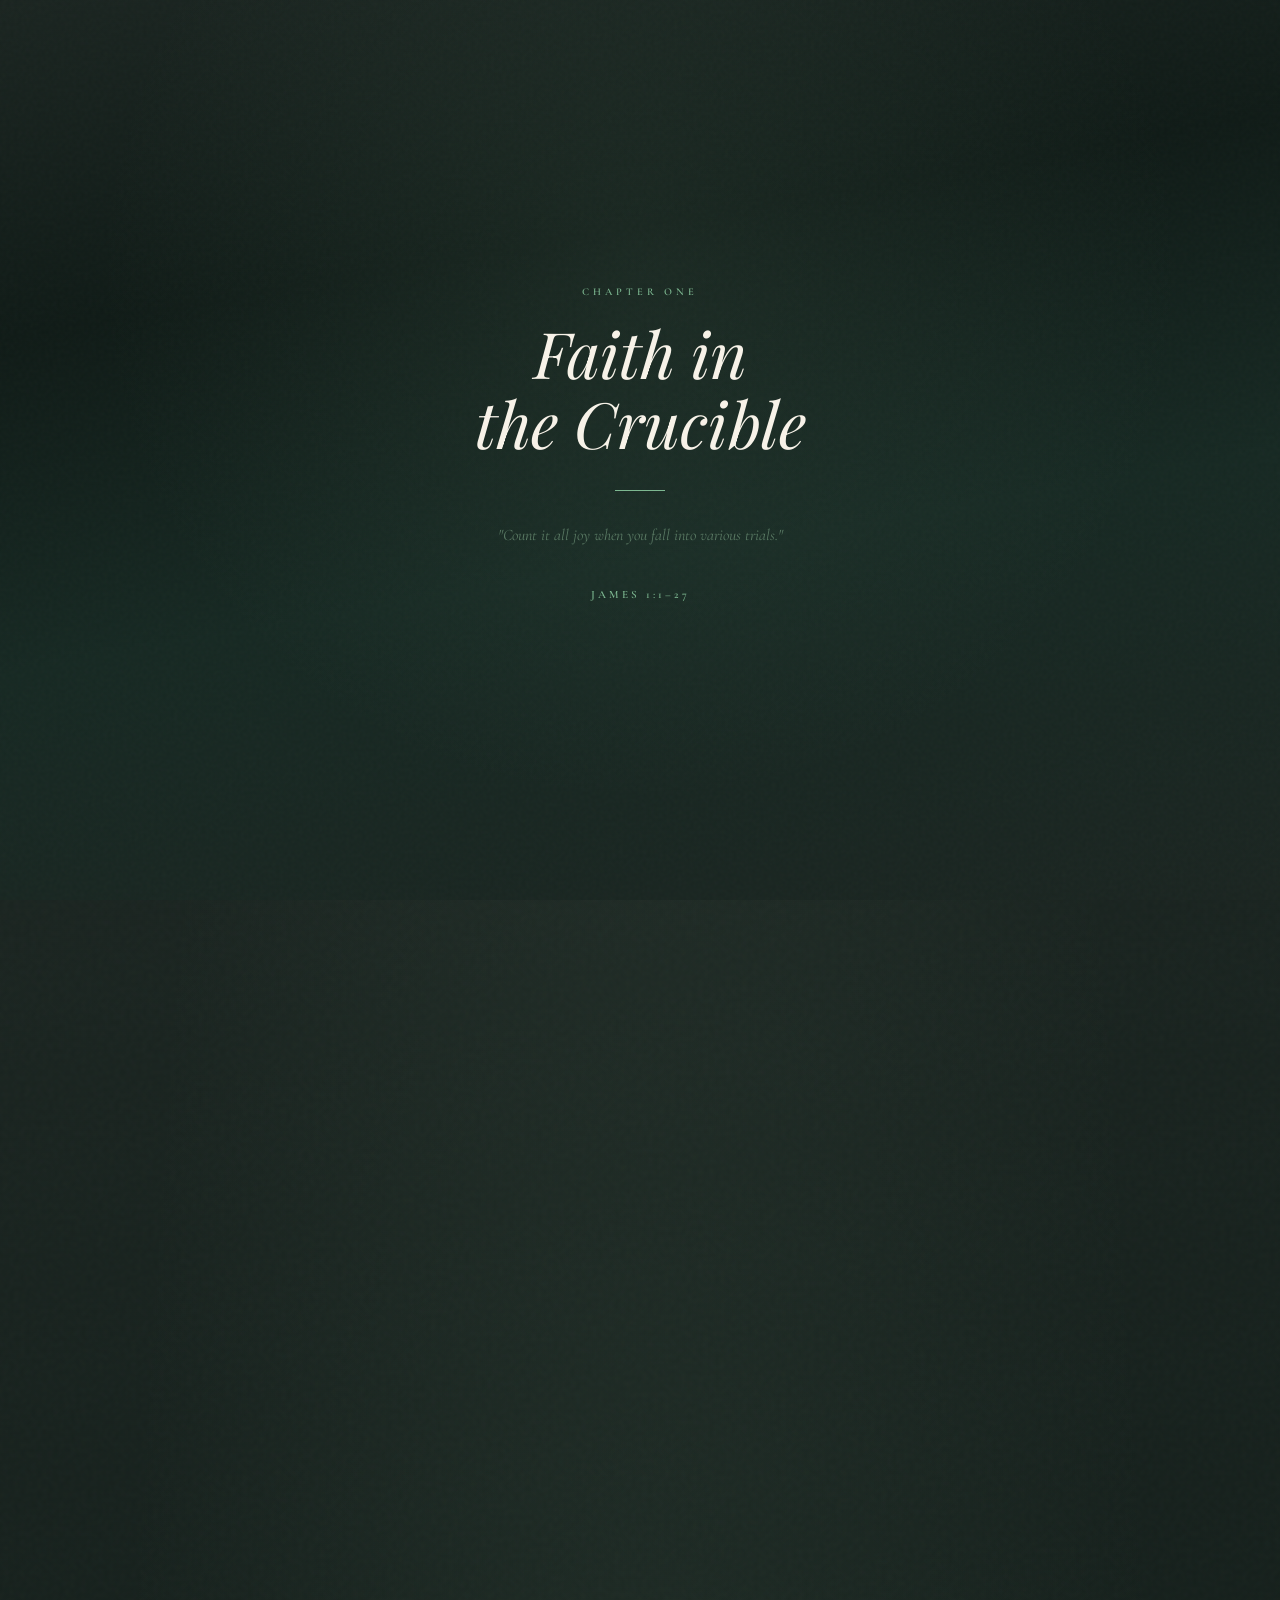
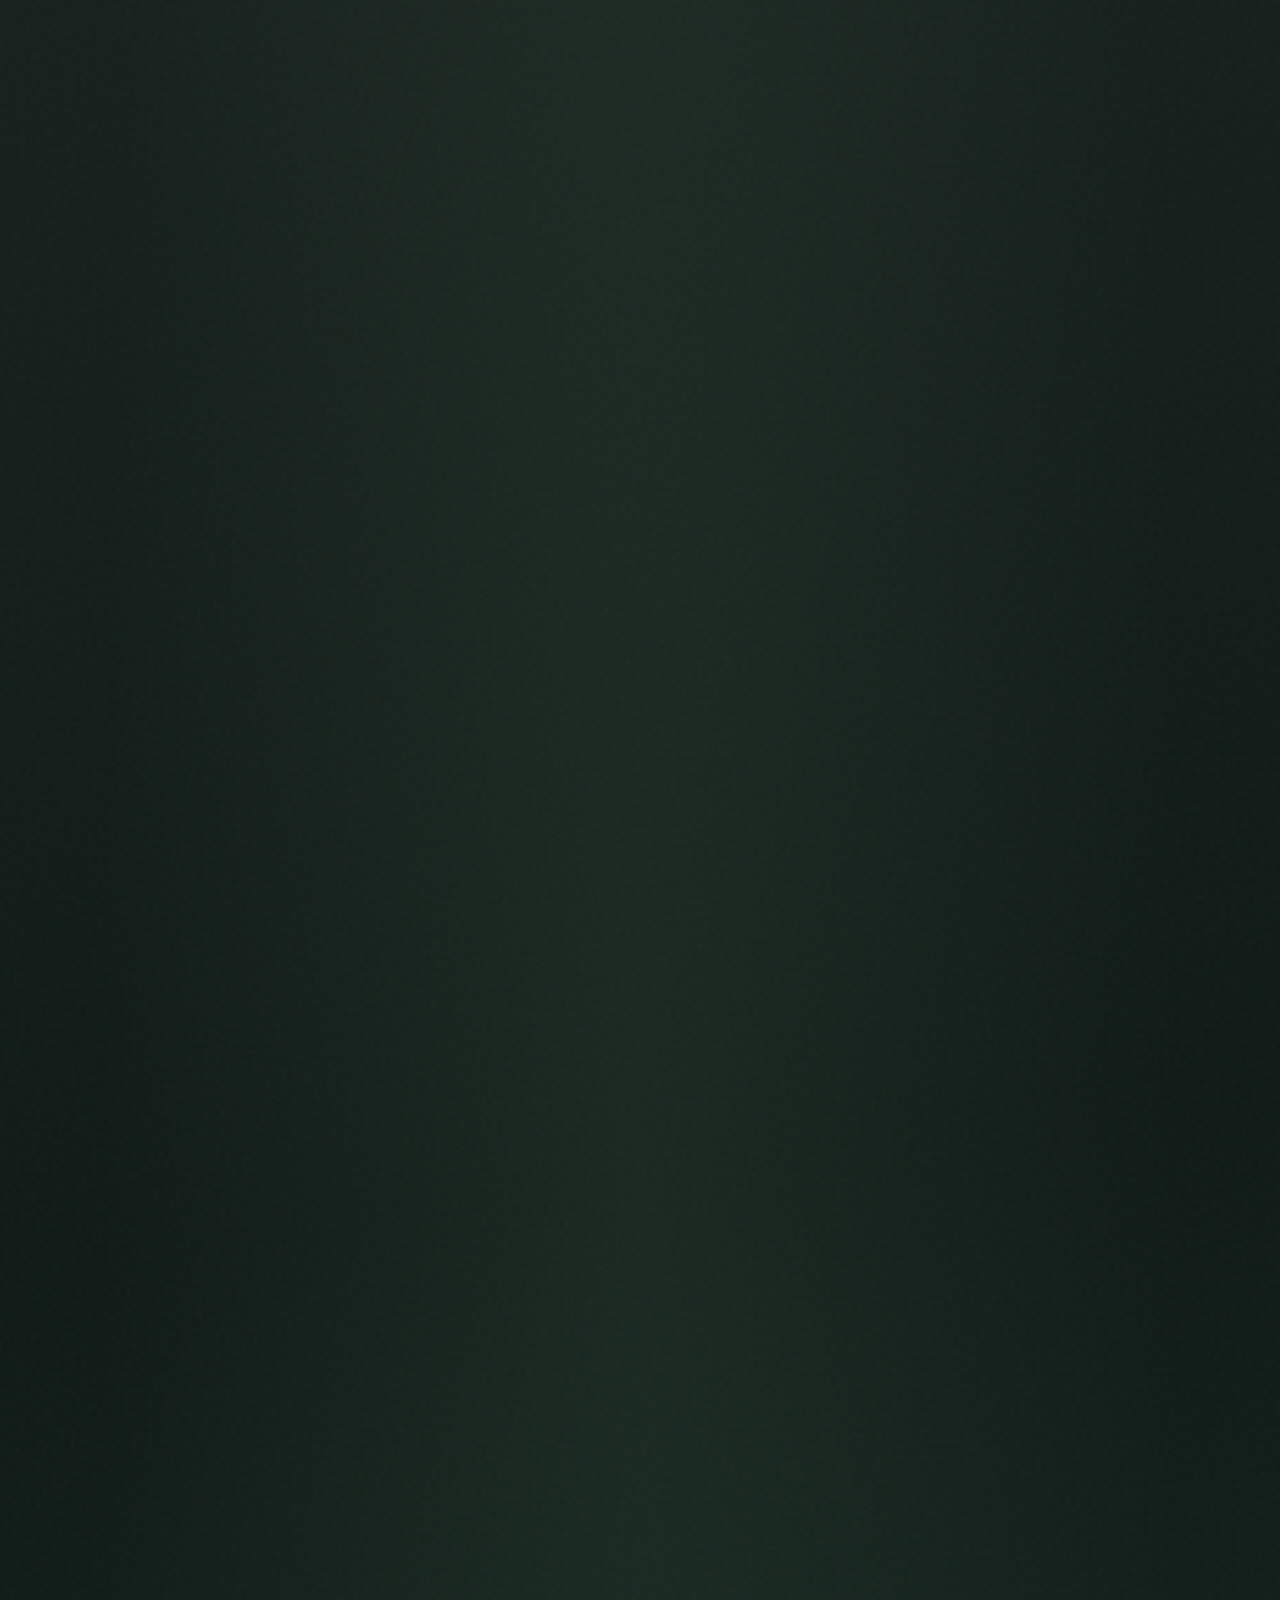
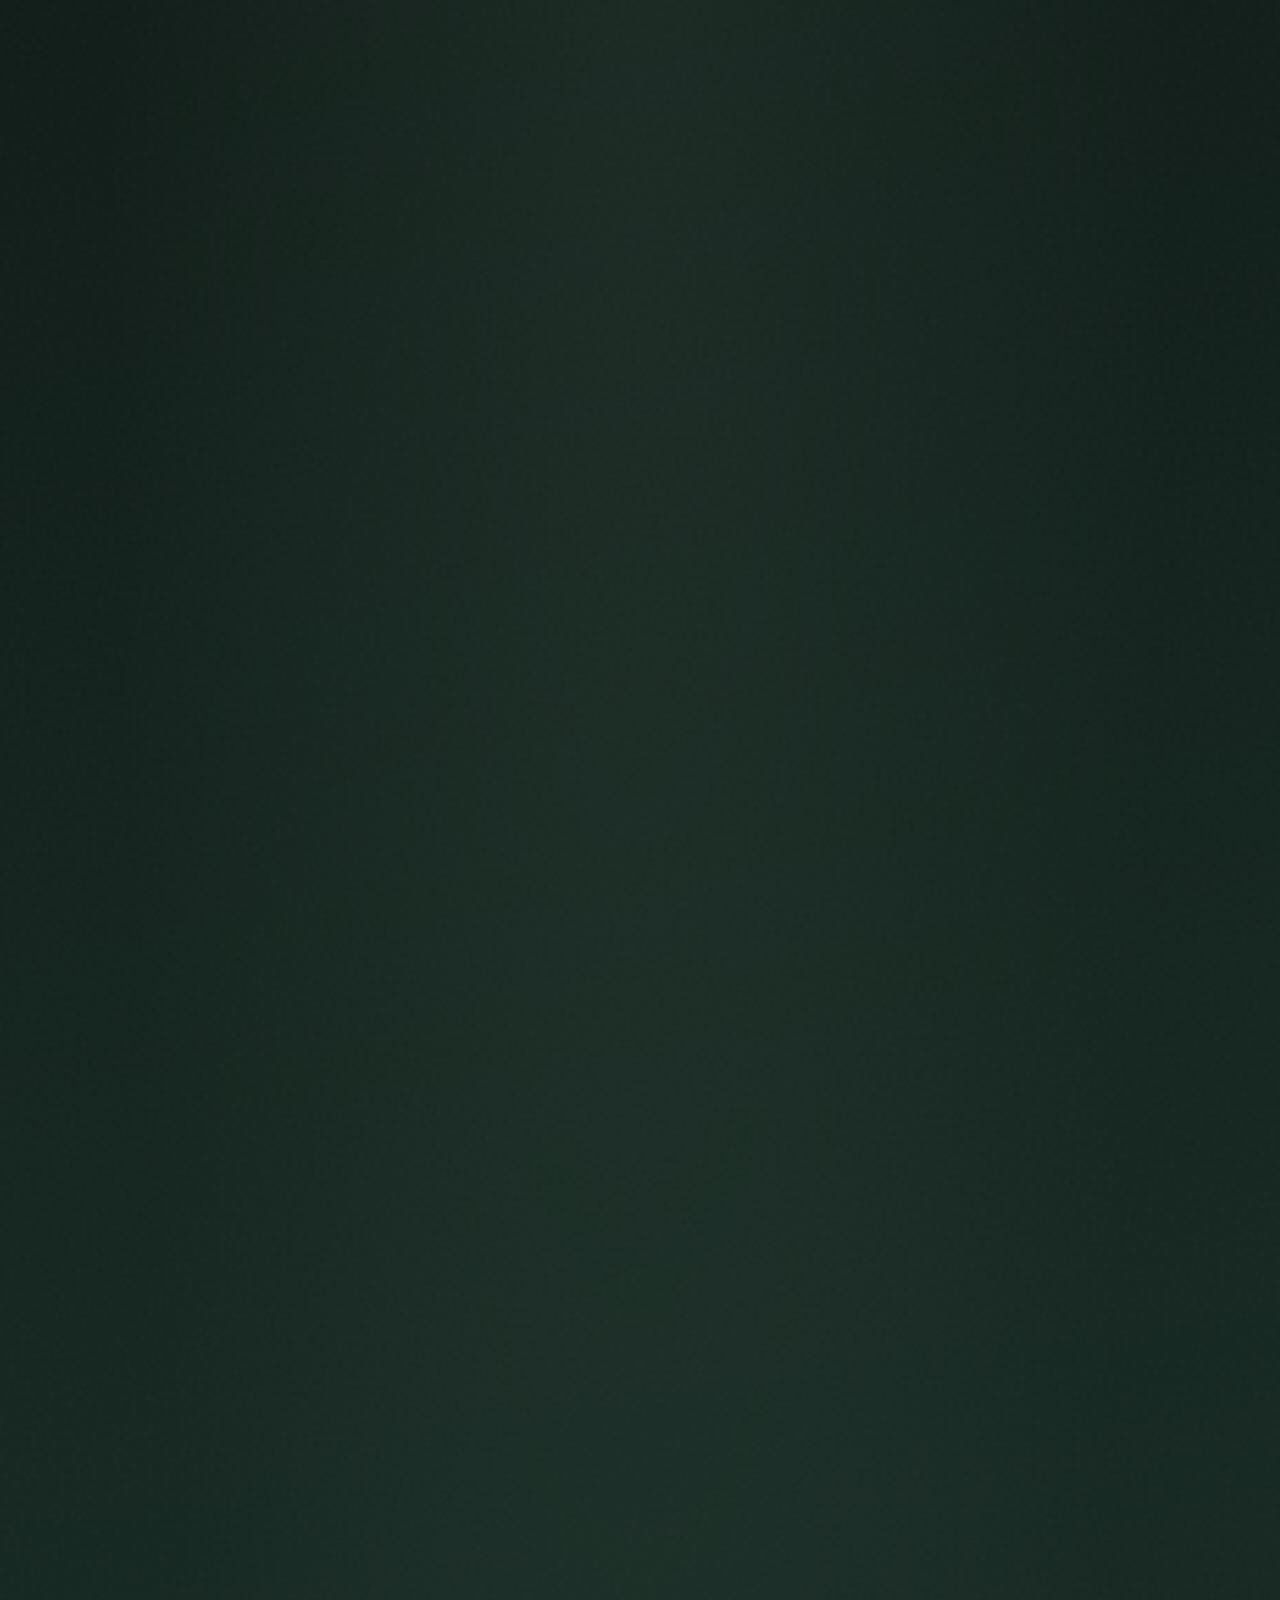
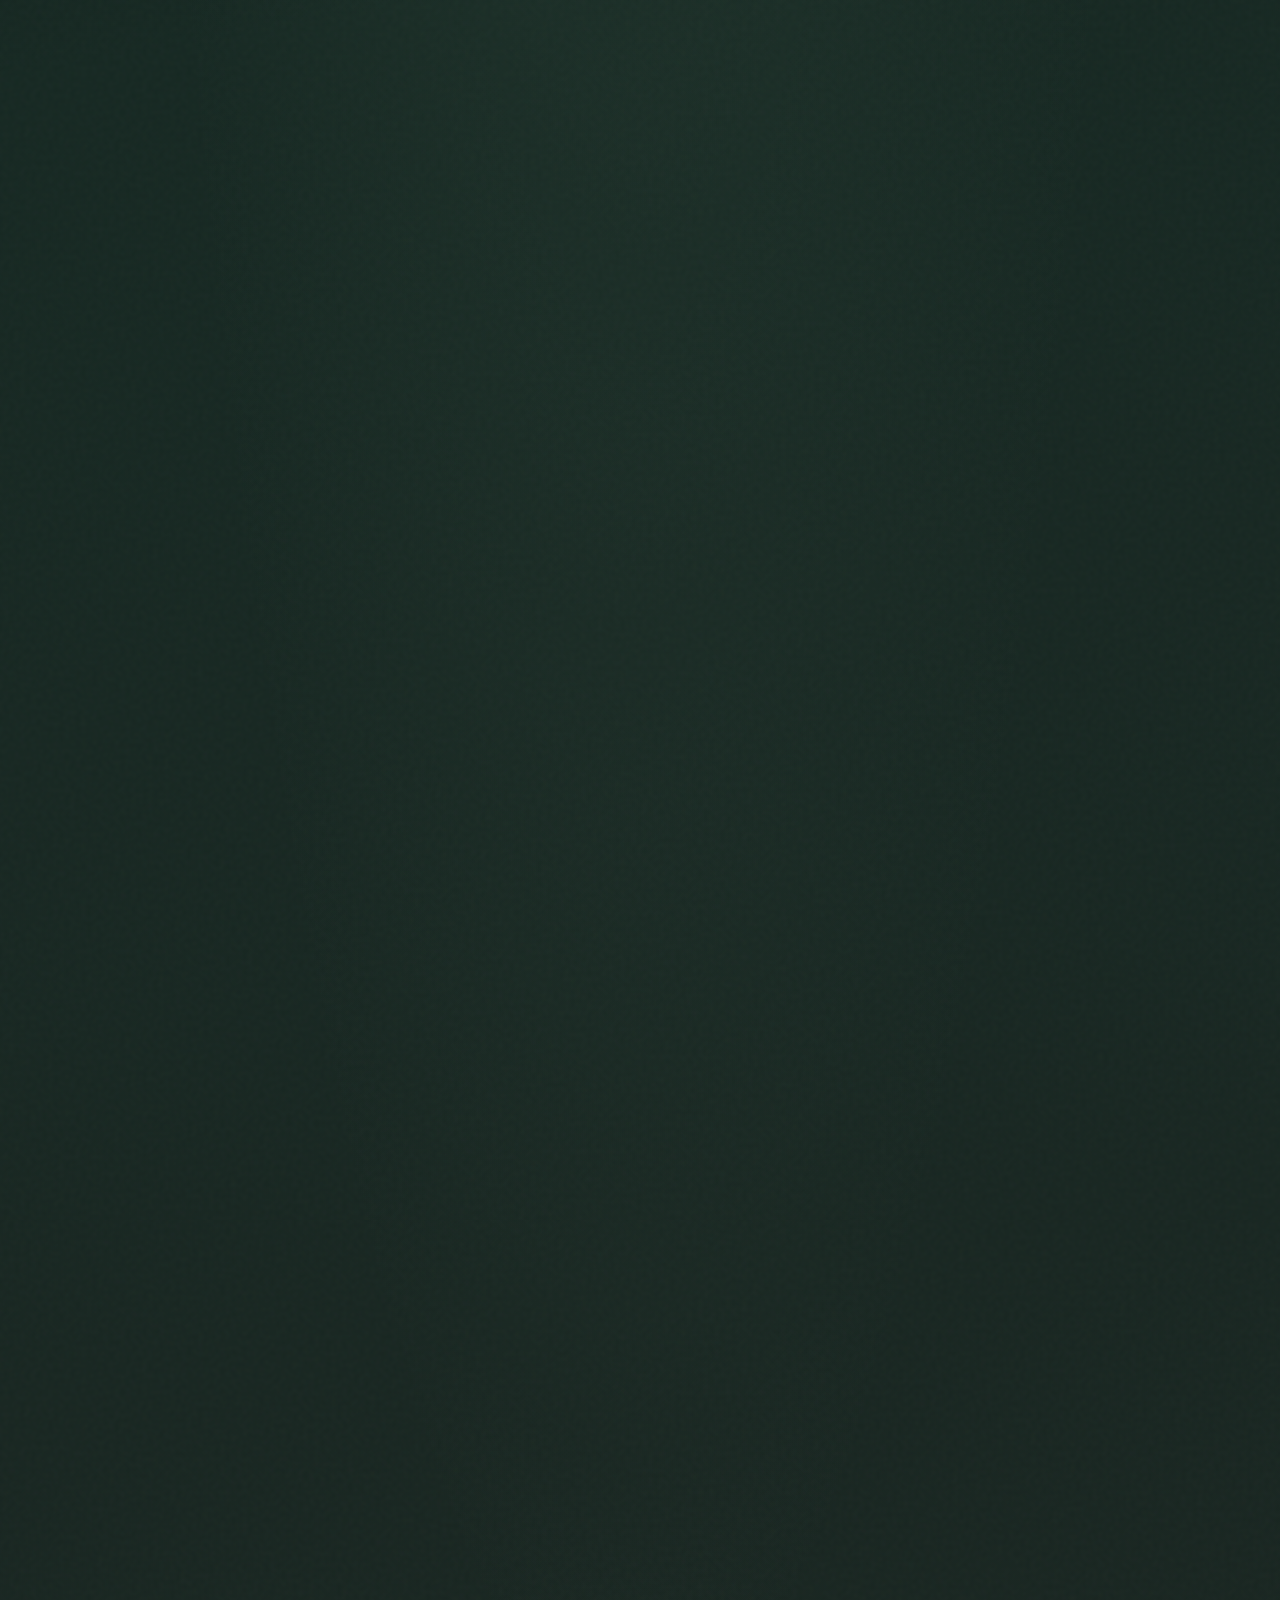
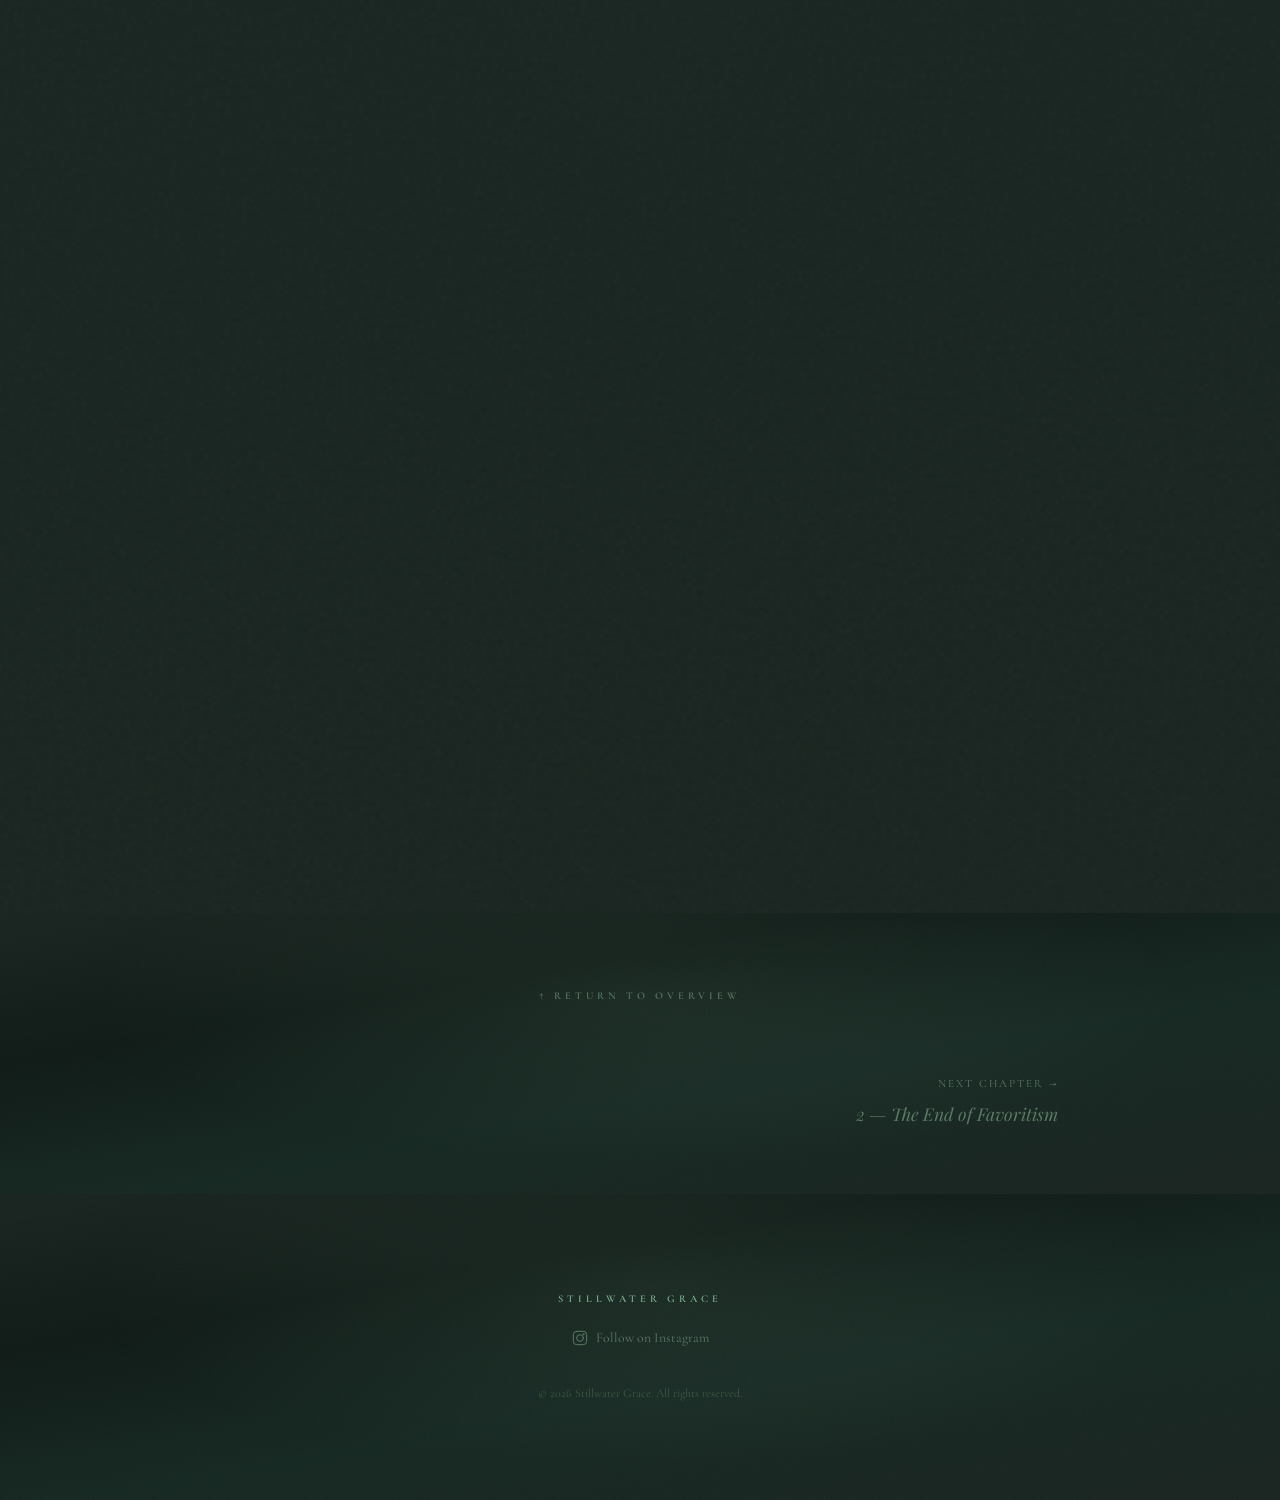
==== commit 1e6e374f: "fix: consolidate multiple cream panels into single flowing panels Each page now uses one cream panel" ====
--- a/chapters/chapter-1.html
+++ b/chapters/chapter-1.html
@@ -71,155 +71,122 @@
 
       <p>There is a particular kind of honesty that only comes from someone who has suffered. You can tell the difference between advice given from a comfortable distance and wisdom forged in the fire. Jacob — who had watched his brother die, who shepherded a persecuted community through famine and social oppression, whose knees bore the callouses of years spent in prayer — writes from the second kind of place. Which is why his opening command lands with such force.</p>
 
-      <p style="margin-top: 1rem; font-style: italic;">Count it all joy when you fall into various trials.</p>
-
-      <p style="margin-top: 1rem;">Not <em>if</em>. <em>When</em>.</p>
-    </article>
-
-    <article class="cream-panel cream-panel--wide reveal">
-      <h2 class="heading-section" style="font-size: 1.5rem;">The Paradox of Trials</h2>
-      <hr class="divider divider--sage">
-      <p style="font-style: italic; opacity: 0.7; margin-bottom: 1rem;">Verses 2–12</p>
-
-      <p>Most of us experience trials as interruptions — things that get in the way of the life we were trying to build. Jacob reframes them entirely. He doesn't minimize the pain or offer hollow reassurance. He does something more disorienting: he calls trials gifts, and then he shows us why.</p>
-
-      <p style="margin-top: 1rem;">He lays out what scholars call a "chain argument" — each link producing the next:</p>
-
-      <p style="margin-top: 1rem;">The testing of your faith produces <em>hypomonē</em>. <em>Hypomonē</em> is often translated "patience," but that translation undersells it. This is not passive resignation, the gritted-teeth endurance of someone just waiting for the storm to pass. <em>Hypomonē</em> is active, courageous staying power — the refusal to lose heart under pressure. Think of a marathon runner hitting the wall at mile twenty and choosing, deliberately, to keep moving. That's <em>hypomonē</em>.</p>
-
-      <p style="margin-top: 1rem;">When <em>hypomonē</em> is allowed to finish its work, it produces <em>teleios</em> — maturity, completeness. A plant that has been through seasons, weathered drought, pushed roots deeper, and finally arrives at full fruit-bearing potential. And alongside <em>teleios</em>, Jacob adds <em>holoklēros</em> — wholeness, soundness in every part. The image behind <em>holoklēros</em> comes from the world of sacrificial animals: an offering that is unblemished, complete, lacking nothing. Jacob is saying that the person who has endured through trials, who has let the testing do its full work, emerges with an integrity of character that cannot be manufactured any other way.</p>
-
-      <p style="margin-top: 1rem;">This is not a theology of suffering for its own sake. Jacob is not telling us that pain is good. He is telling us that God wastes nothing — that the very pressures we would most like to escape are often the tools He is using most precisely.</p>
+      <p class="reveal" style="margin-top: 1rem; font-style: italic;">Count it all joy when you fall into various trials.</p>
+
+      <p class="reveal" style="margin-top: 1rem;">Not <em>if</em>. <em>When</em>.</p>
+
+      <h2 class="heading-section reveal" style="font-size: 1.5rem; margin-top: 2.5rem;">The Paradox of Trials</h2>
+      <p class="reveal" style="font-style: italic; opacity: 0.7; margin-bottom: 1rem;">Verses 2–12</p>
+
+      <p class="reveal">Most of us experience trials as interruptions — things that get in the way of the life we were trying to build. Jacob reframes them entirely. He doesn't minimize the pain or offer hollow reassurance. He does something more disorienting: he calls trials gifts, and then he shows us why.</p>
+
+      <p class="reveal" style="margin-top: 1rem;">He lays out what scholars call a "chain argument" — each link producing the next:</p>
+
+      <p class="reveal" style="margin-top: 1rem;">The testing of your faith produces <em>hypomonē</em>. <em>Hypomonē</em> is often translated "patience," but that translation undersells it. This is not passive resignation, the gritted-teeth endurance of someone just waiting for the storm to pass. <em>Hypomonē</em> is active, courageous staying power — the refusal to lose heart under pressure. Think of a marathon runner hitting the wall at mile twenty and choosing, deliberately, to keep moving. That's <em>hypomonē</em>.</p>
+
+      <p class="reveal" style="margin-top: 1rem;">When <em>hypomonē</em> is allowed to finish its work, it produces <em>teleios</em> — maturity, completeness. A plant that has been through seasons, weathered drought, pushed roots deeper, and finally arrives at full fruit-bearing potential. And alongside <em>teleios</em>, Jacob adds <em>holoklēros</em> — wholeness, soundness in every part. The image behind <em>holoklēros</em> comes from the world of sacrificial animals: an offering that is unblemished, complete, lacking nothing. Jacob is saying that the person who has endured through trials, who has let the testing do its full work, emerges with an integrity of character that cannot be manufactured any other way.</p>
+
+      <p class="reveal" style="margin-top: 1rem;">This is not a theology of suffering for its own sake. Jacob is not telling us that pain is good. He is telling us that God wastes nothing — that the very pressures we would most like to escape are often the tools He is using most precisely.</p>
 
       <div class="scripture reveal">
         <span class="scripture__text">Pause and reflect: What trial are you currently in the middle of? Can you identify what hypomonē might look like in that specific situation — not passive waiting, but active, courageous endurance?</span>
       </div>
-    </article>
-
-    <article class="cream-panel cream-panel--wide reveal">
-      <h2 class="heading-section" style="font-size: 1.5rem;">When You Don't Know What to Do</h2>
-      <hr class="divider divider--sage">
-
-      <p>There is an honest pastoral moment tucked into verse 5 that is easy to rush past. Jacob acknowledges that navigating trials often leaves us genuinely lost — not just emotionally overwhelmed, but without the wisdom to know how to move forward. His answer is direct: ask God.</p>
-
-      <p style="margin-top: 1rem;">But notice how he describes God's posture toward that request. He gives liberally — generously, without holding back. And he gives without finding fault — without making you feel foolish for needing to ask, without a lecture about why you should have figured this out already. There is no reluctance in this God. He is not a difficult professor who makes you prove you've done the work before he'll explain anything. He is a Father who is glad you asked.</p>
-
-      <p style="margin-top: 1rem;">The one condition Jacob attaches is that we ask in faith — which leads him to one of the letter's most vivid and important concepts.</p>
-    </article>
-
-    <article class="cream-panel cream-panel--wide reveal">
-      <h2 class="heading-section" style="font-size: 1.5rem;">The Double-Minded Person</h2>
-      <hr class="divider divider--sage">
-
-      <p>Jacob warns against being <em>dipsychos</em> — a word he may have actually coined, built from the Greek roots for "two" and "soul." The double-minded person is internally divided: they believe in God in the sanctuary and operate by the world's values everywhere else. They want the security of faith and the securities of wealth simultaneously. They pray, but with one eye on their backup plan.</p>
-
-      <p style="margin-top: 1rem;">The image Jacob reaches for is perfect: a wave of the sea, driven and tossed by the wind. There is constant motion but no actual progress. The wave goes wherever the wind pushes it. There is no stability, no direction, no rest.</p>
-
-      <p style="margin-top: 1rem;">This is a spiritual pathology worth sitting with, because most of us are more double-minded than we'd like to admit. The double-mindedness Jacob describes isn't usually dramatic. It rarely announces itself. It looks like trusting God in general while quietly trusting in our bank account in the specific. It looks like believing in prayer while primarily relying on our own competence. It looks like holding our convictions on Sunday and softening them wherever they become socially costly during the week.</p>
-
-      <p style="margin-top: 1rem;">Jacob is not condemning people who struggle with doubt. He is describing something more insidious — a settled, comfortable division between our stated beliefs and our actual operating assumptions.</p>
-    </article>
-
-    <article class="cream-panel cream-panel--wide reveal">
-      <h2 class="heading-section" style="font-size: 1.5rem;">A Word About Status</h2>
-      <hr class="divider divider--sage">
-
-      <p>Before leaving this section, Jacob makes a move that would have surprised his original audience. He tells the poor believer to boast in his high standing — because in God's kingdom, the lowly are exalted. And he tells the wealthy believer to boast in his humility — because wealth is as temporary as a wildflower scorched by the summer sun. It fades. It withers. It disappears.</p>
-
-      <p style="margin-top: 1rem;">The crown of life, Jacob says, goes to the one who perseveres — not the one who accumulates.</p>
-
-      <p style="margin-top: 1rem;">This is not a condemnation of wealth. It is a reorientation of identity. Jacob is pressing his readers to ask: Where is your security actually located? The answer to that question, honestly examined, reveals a great deal about the state of our souls.</p>
-    </article>
-
-    <article class="cream-panel cream-panel--wide reveal">
-      <h2 class="heading-section" style="font-size: 1.5rem;">Temptation Is Not From God</h2>
-      <hr class="divider divider--sage">
-      <p style="font-style: italic; opacity: 0.7; margin-bottom: 1rem;">Verses 13–18</p>
-
-      <p>Jacob makes a critical distinction here that is easy to blur in practice. Trials — external pressures, hardships, suffering — are things God can and does use for our refinement. Temptation toward evil is something else entirely, and Jacob is unambiguous: God tempts no one.</p>
-
-      <p style="margin-top: 1rem;">The mechanism of temptation is internal. Our own <em>epithymia</em> — our disordered desires, the cravings we harbor that pull us away from God — are the source. And Jacob traces the progression with clinical precision: desire, left unchecked, conceives. What it conceives, it gives birth to. What is born grows. What fully grows brings death.</p>
-
-      <p style="margin-top: 1rem;">It is a slow, quiet catastrophe. And it begins not with dramatic external forces but with what we allow to take root in our inner life.</p>
-    </article>
-
-    <article class="cream-panel cream-panel--wide reveal">
-      <h2 class="heading-section" style="font-size: 1.5rem;">The Father of Lights</h2>
-      <hr class="divider divider--sage">
-
-      <p>Having described what God does not do, Jacob immediately pivots to what God <em>is</em> — and the contrast is striking.</p>
-
-      <p style="margin-top: 1rem;">He calls God the Father of lights. In the ancient world, this phrase evoked the stars, the great luminaries that governed time and ordered creation. But those lights have cycles — they rise and set, wax and wane. Not so with God. In him, Jacob says, there is no variation or shifting shadow. He does not have seasons. He does not change with your circumstances, your moods, or your faithfulness. His character is fixed.</p>
-
-      <p style="margin-top: 1rem;">And out of that fixed, unchanging character flows every good and perfect gift. Including the greatest gift Jacob has in mind here: the new birth itself, through the word of truth. The God who made the stars made you new. That is the ground on which everything else Jacob is about to say rests.</p>
-    </article>
-
-    <article class="cream-panel cream-panel--wide reveal">
-      <h2 class="heading-section" style="font-size: 1.5rem;">The Mirror of the Word</h2>
-      <hr class="divider divider--sage">
-      <p style="font-style: italic; opacity: 0.7; margin-bottom: 1rem;">Verses 19–27</p>
-
-      <p>The practical section of chapter 1 opens with three commands that form a rhythm for healthy relationship with both God and other people: be quick to listen, slow to speak, slow to anger.</p>
-
-      <p style="margin-top: 1rem;">The sequence matters. Listening comes first — before forming opinions, before crafting responses, before the reactive emotion that so easily floods in. Jacob's word for human anger is pointed: it does not produce the <em>dikaiosynē</em> — the relational justice, the righting of relationships — that God is after. The ancient poet Horace called anger "a brief madness," and Luther agreed. Our wrath, however righteous it feels in the moment, is a poor tool for healing what is broken.</p>
-    </article>
-
-    <article class="cream-panel cream-panel--wide reveal">
-      <h2 class="heading-section" style="font-size: 1.5rem;">The Mirror Metaphor</h2>
-      <hr class="divider divider--sage">
-
-      <p>Then comes one of the most memorable images in the entire letter.</p>
-
-      <p style="margin-top: 1rem;">Jacob compares the Word of God to a mirror. Not an ornament. Not a decoration. A mirror — a tool whose entire purpose is to show you what is actually there. You look into it, you see something true about yourself, and then you have a choice: act on what you saw, or walk away and forget.</p>
-
-      <p style="margin-top: 1rem;">The person who hears the Word but doesn't do it is, Jacob says, like someone who glances at their reflection and then immediately forgets what they look like. The mirror functioned perfectly. The problem wasn't the mirror. The problem was that the person treated it as a momentary curiosity rather than an actionable truth.</p>
-
-      <p style="margin-top: 1rem;">The antidote is to look intently into what Jacob calls the Torah of Freedom — the royal law of love for God and neighbor that Jesus declared to be the heart of all scripture. And then to stay there. Not a glance, but a gaze. Not information gathered and filed away, but a living encounter that changes how you walk out the door.</p>
+
+      <h2 class="heading-section reveal" style="font-size: 1.5rem; margin-top: 2.5rem;">When You Don't Know What to Do</h2>
+
+      <p class="reveal">There is an honest pastoral moment tucked into verse 5 that is easy to rush past. Jacob acknowledges that navigating trials often leaves us genuinely lost — not just emotionally overwhelmed, but without the wisdom to know how to move forward. His answer is direct: ask God.</p>
+
+      <p class="reveal" style="margin-top: 1rem;">But notice how he describes God's posture toward that request. He gives liberally — generously, without holding back. And he gives without finding fault — without making you feel foolish for needing to ask, without a lecture about why you should have figured this out already. There is no reluctance in this God. He is not a difficult professor who makes you prove you've done the work before he'll explain anything. He is a Father who is glad you asked.</p>
+
+      <p class="reveal" style="margin-top: 1rem;">The one condition Jacob attaches is that we ask in faith — which leads him to one of the letter's most vivid and important concepts.</p>
+
+      <h2 class="heading-section reveal" style="font-size: 1.5rem; margin-top: 2.5rem;">The Double-Minded Person</h2>
+
+      <p class="reveal">Jacob warns against being <em>dipsychos</em> — a word he may have actually coined, built from the Greek roots for "two" and "soul." The double-minded person is internally divided: they believe in God in the sanctuary and operate by the world's values everywhere else. They want the security of faith and the securities of wealth simultaneously. They pray, but with one eye on their backup plan.</p>
+
+      <p class="reveal" style="margin-top: 1rem;">The image Jacob reaches for is perfect: a wave of the sea, driven and tossed by the wind. There is constant motion but no actual progress. The wave goes wherever the wind pushes it. There is no stability, no direction, no rest.</p>
+
+      <p class="reveal" style="margin-top: 1rem;">This is a spiritual pathology worth sitting with, because most of us are more double-minded than we'd like to admit. The double-mindedness Jacob describes isn't usually dramatic. It rarely announces itself. It looks like trusting God in general while quietly trusting in our bank account in the specific. It looks like believing in prayer while primarily relying on our own competence. It looks like holding our convictions on Sunday and softening them wherever they become socially costly during the week.</p>
+
+      <p class="reveal" style="margin-top: 1rem;">Jacob is not condemning people who struggle with doubt. He is describing something more insidious — a settled, comfortable division between our stated beliefs and our actual operating assumptions.</p>
+
+      <h2 class="heading-section reveal" style="font-size: 1.5rem; margin-top: 2.5rem;">A Word About Status</h2>
+
+      <p class="reveal">Before leaving this section, Jacob makes a move that would have surprised his original audience. He tells the poor believer to boast in his high standing — because in God's kingdom, the lowly are exalted. And he tells the wealthy believer to boast in his humility — because wealth is as temporary as a wildflower scorched by the summer sun. It fades. It withers. It disappears.</p>
+
+      <p class="reveal" style="margin-top: 1rem;">The crown of life, Jacob says, goes to the one who perseveres — not the one who accumulates.</p>
+
+      <p class="reveal" style="margin-top: 1rem;">This is not a condemnation of wealth. It is a reorientation of identity. Jacob is pressing his readers to ask: Where is your security actually located? The answer to that question, honestly examined, reveals a great deal about the state of our souls.</p>
+
+      <h2 class="heading-section reveal" style="font-size: 1.5rem; margin-top: 2.5rem;">Temptation Is Not From God</h2>
+      <p class="reveal" style="font-style: italic; opacity: 0.7; margin-bottom: 1rem;">Verses 13–18</p>
+
+      <p class="reveal">Jacob makes a critical distinction here that is easy to blur in practice. Trials — external pressures, hardships, suffering — are things God can and does use for our refinement. Temptation toward evil is something else entirely, and Jacob is unambiguous: God tempts no one.</p>
+
+      <p class="reveal" style="margin-top: 1rem;">The mechanism of temptation is internal. Our own <em>epithymia</em> — our disordered desires, the cravings we harbor that pull us away from God — are the source. And Jacob traces the progression with clinical precision: desire, left unchecked, conceives. What it conceives, it gives birth to. What is born grows. What fully grows brings death.</p>
+
+      <p class="reveal" style="margin-top: 1rem;">It is a slow, quiet catastrophe. And it begins not with dramatic external forces but with what we allow to take root in our inner life.</p>
+
+      <h2 class="heading-section reveal" style="font-size: 1.5rem; margin-top: 2.5rem;">The Father of Lights</h2>
+
+      <p class="reveal">Having described what God does not do, Jacob immediately pivots to what God <em>is</em> — and the contrast is striking.</p>
+
+      <p class="reveal" style="margin-top: 1rem;">He calls God the Father of lights. In the ancient world, this phrase evoked the stars, the great luminaries that governed time and ordered creation. But those lights have cycles — they rise and set, wax and wane. Not so with God. In him, Jacob says, there is no variation or shifting shadow. He does not have seasons. He does not change with your circumstances, your moods, or your faithfulness. His character is fixed.</p>
+
+      <p class="reveal" style="margin-top: 1rem;">And out of that fixed, unchanging character flows every good and perfect gift. Including the greatest gift Jacob has in mind here: the new birth itself, through the word of truth. The God who made the stars made you new. That is the ground on which everything else Jacob is about to say rests.</p>
+
+      <h2 class="heading-section reveal" style="font-size: 1.5rem; margin-top: 2.5rem;">The Mirror of the Word</h2>
+      <p class="reveal" style="font-style: italic; opacity: 0.7; margin-bottom: 1rem;">Verses 19–27</p>
+
+      <p class="reveal">The practical section of chapter 1 opens with three commands that form a rhythm for healthy relationship with both God and other people: be quick to listen, slow to speak, slow to anger.</p>
+
+      <p class="reveal" style="margin-top: 1rem;">The sequence matters. Listening comes first — before forming opinions, before crafting responses, before the reactive emotion that so easily floods in. Jacob's word for human anger is pointed: it does not produce the <em>dikaiosynē</em> — the relational justice, the righting of relationships — that God is after. The ancient poet Horace called anger "a brief madness," and Luther agreed. Our wrath, however righteous it feels in the moment, is a poor tool for healing what is broken.</p>
+
+      <h2 class="heading-section reveal" style="font-size: 1.5rem; margin-top: 2.5rem;">The Mirror Metaphor</h2>
+
+      <p class="reveal">Then comes one of the most memorable images in the entire letter.</p>
+
+      <p class="reveal" style="margin-top: 1rem;">Jacob compares the Word of God to a mirror. Not an ornament. Not a decoration. A mirror — a tool whose entire purpose is to show you what is actually there. You look into it, you see something true about yourself, and then you have a choice: act on what you saw, or walk away and forget.</p>
+
+      <p class="reveal" style="margin-top: 1rem;">The person who hears the Word but doesn't do it is, Jacob says, like someone who glances at their reflection and then immediately forgets what they look like. The mirror functioned perfectly. The problem wasn't the mirror. The problem was that the person treated it as a momentary curiosity rather than an actionable truth.</p>
+
+      <p class="reveal" style="margin-top: 1rem;">The antidote is to look intently into what Jacob calls the Torah of Freedom — the royal law of love for God and neighbor that Jesus declared to be the heart of all scripture. And then to stay there. Not a glance, but a gaze. Not information gathered and filed away, but a living encounter that changes how you walk out the door.</p>
 
       <div class="scripture reveal">
         <span class="scripture__text">Key question: In what specific area of your life right now are you a hearer of the Word but not yet a doer? Not in the abstract — but concretely. Where is there a gap between what you know and what you're actually doing?</span>
       </div>
-    </article>
-
-    <article class="cream-panel cream-panel--wide reveal">
-      <h2 class="heading-section" style="font-size: 1.5rem;">What Pure Religion Looks Like</h2>
-      <hr class="divider divider--sage">
-
-      <p>Jacob closes the chapter with a definition of genuine, "pure and undefiled religion" that is bracingly practical. It has three markers, and none of them are doctrinal positions:</p>
-
-      <p style="margin-top: 1rem;"><strong>Bridle the tongue.</strong> The person who considers themselves devout but does not control their speech is self-deceived. Jacob will return to this theme with intensity in chapter 3, but he plants the flag here. What comes out of your mouth is not a small matter.</p>
-
-      <p style="margin-top: 1rem;"><strong>Care for the vulnerable.</strong> Specifically, orphans and widows — the people in Jacob's world who had no social safety net, no advocate, no system looking out for them. The measure of a genuine faith community was how it treated the people who couldn't contribute anything back. This is not charity as an optional feature of the Christian life. Jacob calls it the definition of religion that God considers pure.</p>
-
-      <p style="margin-top: 1rem;"><strong>Stay unstained by the world.</strong> The values that quietly shape our culture — the hierarchies of wealth and status, the pursuit of influence and security — are real and powerful. Jacob doesn't ask us to be ignorant of them. He asks us not to be formed by them. There is a difference between living in the world and letting the world set your agenda.</p>
-    </article>
-
-    <article class="cream-panel cream-panel--wide reveal">
-      <h2 class="heading-section" style="font-size: 1.5rem;">A Brief Word on Luther's Struggle</h2>
-      <hr class="divider divider--sage">
-
-      <p>It would be dishonest to study James without acknowledging the controversy it has attracted — and Luther's famous discomfort with it is worth understanding rather than dismissing.</p>
-
-      <p style="margin-top: 1rem;">When Luther called James a "right strawy epistle," he was not being flippant. He was using a metaphor from 1 Corinthians 3, where Paul distinguishes between building on the foundation of Christ with gold and silver versus wood, hay, and straw. Luther's concern was that James seemed to teach salvation by works — that its emphasis on doing the law contradicted Paul's hard-won insight that we are justified by faith alone.</p>
-
-      <p style="margin-top: 1rem;">Luther was fighting for something real and important. The gospel of grace — that we are made right before God not by our performance but by trust in Christ — is not a secondary matter. It is the foundation.</p>
-
-      <p style="margin-top: 1rem;">But most scholars today, including those firmly in Luther's own tradition, would say he misread James at this point. Jacob is not arguing that works earn righteousness. He is arguing that a faith which produces no works is not genuine faith — it is intellectual assent masquerading as trust. Paul and Jacob are not contradicting each other. They are facing different errors from different directions.</p>
+
+      <h2 class="heading-section reveal" style="font-size: 1.5rem; margin-top: 2.5rem;">What Pure Religion Looks Like</h2>
+
+      <p class="reveal">Jacob closes the chapter with a definition of genuine, "pure and undefiled religion" that is bracingly practical. It has three markers, and none of them are doctrinal positions:</p>
+
+      <p class="reveal" style="margin-top: 1rem;"><strong>Bridle the tongue.</strong> The person who considers themselves devout but does not control their speech is self-deceived. Jacob will return to this theme with intensity in chapter 3, but he plants the flag here. What comes out of your mouth is not a small matter.</p>
+
+      <p class="reveal" style="margin-top: 1rem;"><strong>Care for the vulnerable.</strong> Specifically, orphans and widows — the people in Jacob's world who had no social safety net, no advocate, no system looking out for them. The measure of a genuine faith community was how it treated the people who couldn't contribute anything back. This is not charity as an optional feature of the Christian life. Jacob calls it the definition of religion that God considers pure.</p>
+
+      <p class="reveal" style="margin-top: 1rem;"><strong>Stay unstained by the world.</strong> The values that quietly shape our culture — the hierarchies of wealth and status, the pursuit of influence and security — are real and powerful. Jacob doesn't ask us to be ignorant of them. He asks us not to be formed by them. There is a difference between living in the world and letting the world set your agenda.</p>
+
+      <h2 class="heading-section reveal" style="font-size: 1.5rem; margin-top: 2.5rem;">A Brief Word on Luther's Struggle</h2>
+
+      <p class="reveal">It would be dishonest to study James without acknowledging the controversy it has attracted — and Luther's famous discomfort with it is worth understanding rather than dismissing.</p>
+
+      <p class="reveal" style="margin-top: 1rem;">When Luther called James a "right strawy epistle," he was not being flippant. He was using a metaphor from 1 Corinthians 3, where Paul distinguishes between building on the foundation of Christ with gold and silver versus wood, hay, and straw. Luther's concern was that James seemed to teach salvation by works — that its emphasis on doing the law contradicted Paul's hard-won insight that we are justified by faith alone.</p>
+
+      <p class="reveal" style="margin-top: 1rem;">Luther was fighting for something real and important. The gospel of grace — that we are made right before God not by our performance but by trust in Christ — is not a secondary matter. It is the foundation.</p>
+
+      <p class="reveal" style="margin-top: 1rem;">But most scholars today, including those firmly in Luther's own tradition, would say he misread James at this point. Jacob is not arguing that works earn righteousness. He is arguing that a faith which produces no works is not genuine faith — it is intellectual assent masquerading as trust. Paul and Jacob are not contradicting each other. They are facing different errors from different directions.</p>
 
       <div class="scripture reveal">
         <span class="scripture__text">The synthesis, stated simply: We are justified by faith alone. But the faith that justifies is never alone. Jacob would have agreed entirely.</span>
       </div>
-    </article>
-
-    <article class="cream-panel cream-panel--wide reveal">
-      <h2 class="heading-section" style="font-size: 1.5rem;">Living It Out</h2>
-      <hr class="divider divider--sage">
-
-      <p>God is in the business of making fractured people whole. He does it through the heat of trials and the honest glass of his Word. He does it patiently, over time, producing in us a <em>teleios</em> character — mature, integrated, lacking nothing.</p>
-
-      <p style="margin-top: 1rem;">But He does not do it to passive, disengaged recipients. Jacob's entire first chapter is a call to active participation: endure actively, ask boldly, listen carefully, look honestly, and then do what you see.</p>
-
-      <p style="margin-top: 1rem;">The mirror is right in front of you. The question is whether you'll linger long enough to let it do its work.</p>
+
+      <h2 class="heading-section reveal" style="font-size: 1.5rem; margin-top: 2.5rem;">Living It Out</h2>
+
+      <p class="reveal">God is in the business of making fractured people whole. He does it through the heat of trials and the honest glass of his Word. He does it patiently, over time, producing in us a <em>teleios</em> character — mature, integrated, lacking nothing.</p>
+
+      <p class="reveal" style="margin-top: 1rem;">But He does not do it to passive, disengaged recipients. Jacob's entire first chapter is a call to active participation: endure actively, ask boldly, listen carefully, look honestly, and then do what you see.</p>
+
+      <p class="reveal" style="margin-top: 1rem;">The mirror is right in front of you. The question is whether you'll linger long enough to let it do its work.</p>
 
       <div class="scripture reveal">
         <span class="scripture__text">For reflection this week:<br><br>What is God currently using to produce hypomonē in you — and are you resisting it or cooperating with it?<br><br>Where in your relationships has "brief madness" — reactive anger — done damage that needs repair?<br><br>What is one practical way you could "visit the orphan or widow" — care for someone genuinely vulnerable — in the next seven days?<br><br><em>Lord, you are the Father of lights — unchanging, generous, the source of every good gift. Give me the wisdom you promised. Forgive my double-mindedness. Help me not just to look in the mirror of your Word, but to stay there long enough to be changed by what I see. Amen.</em></span>
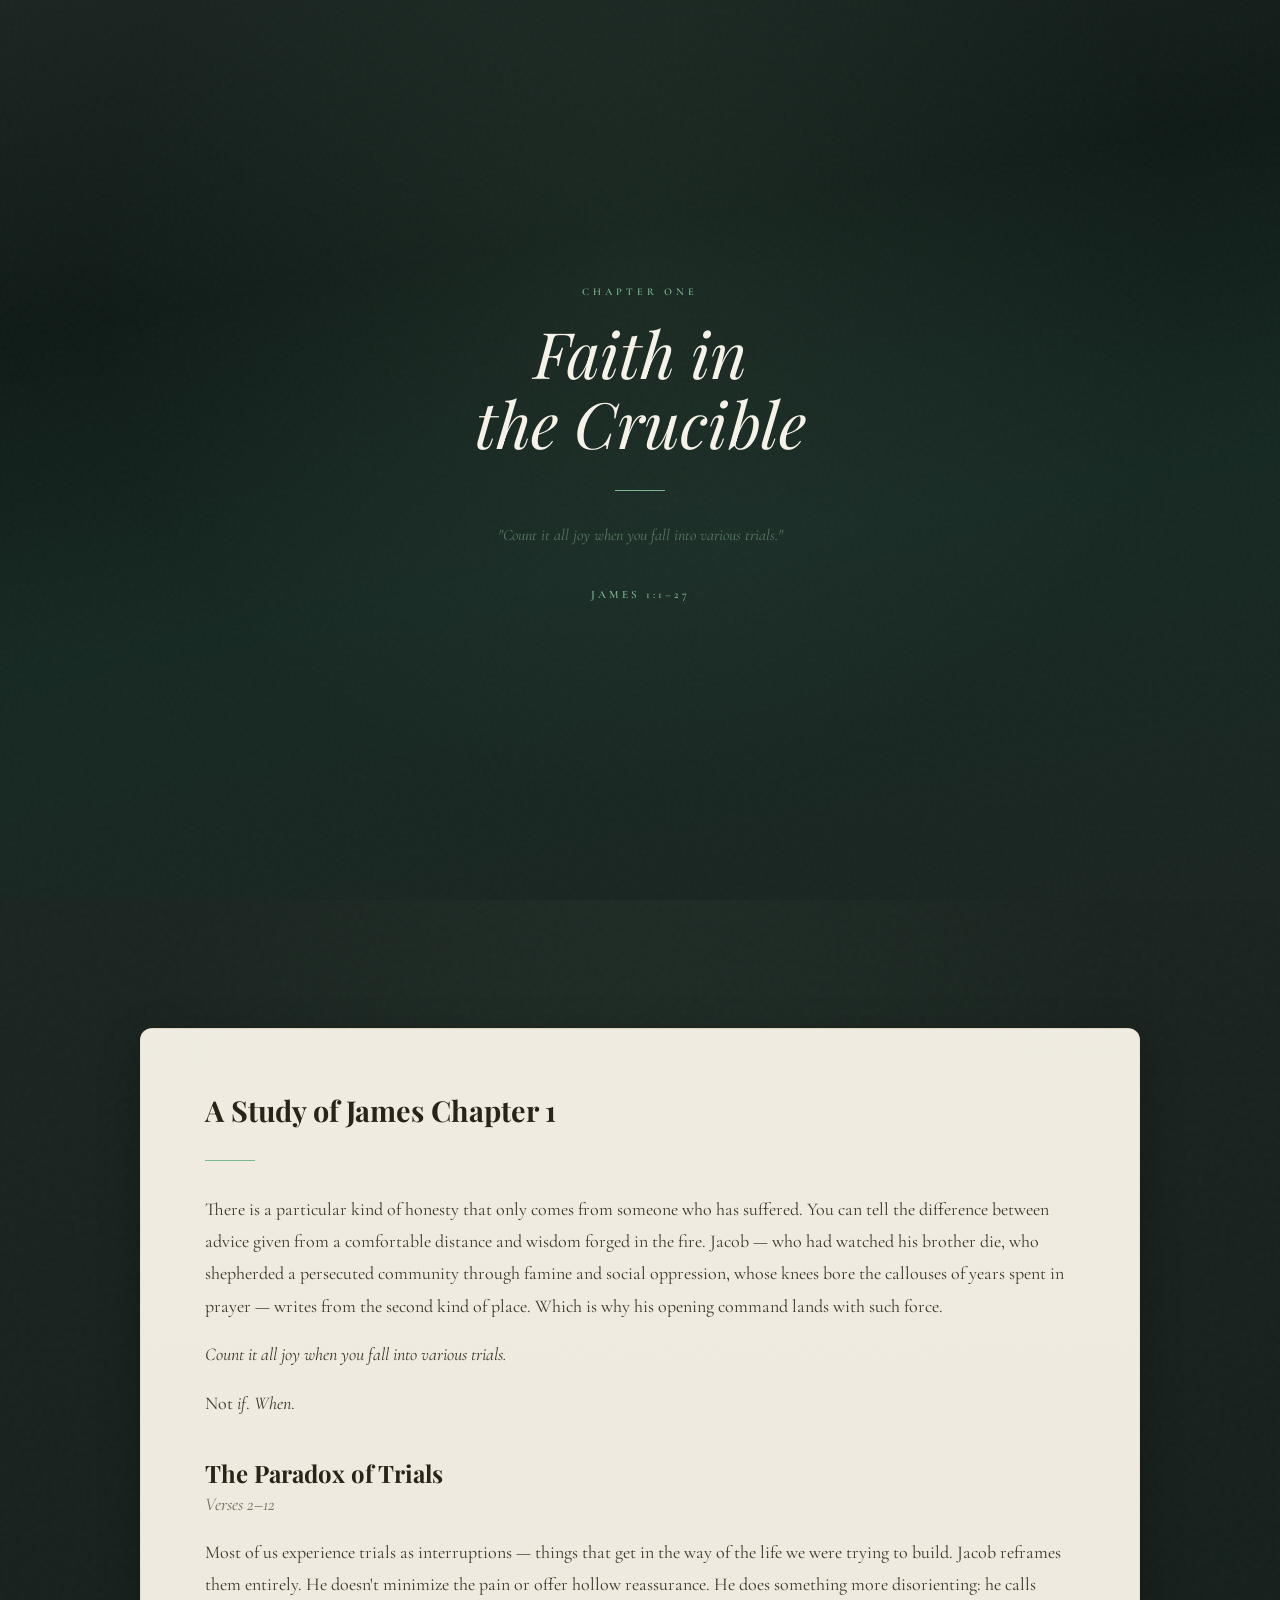
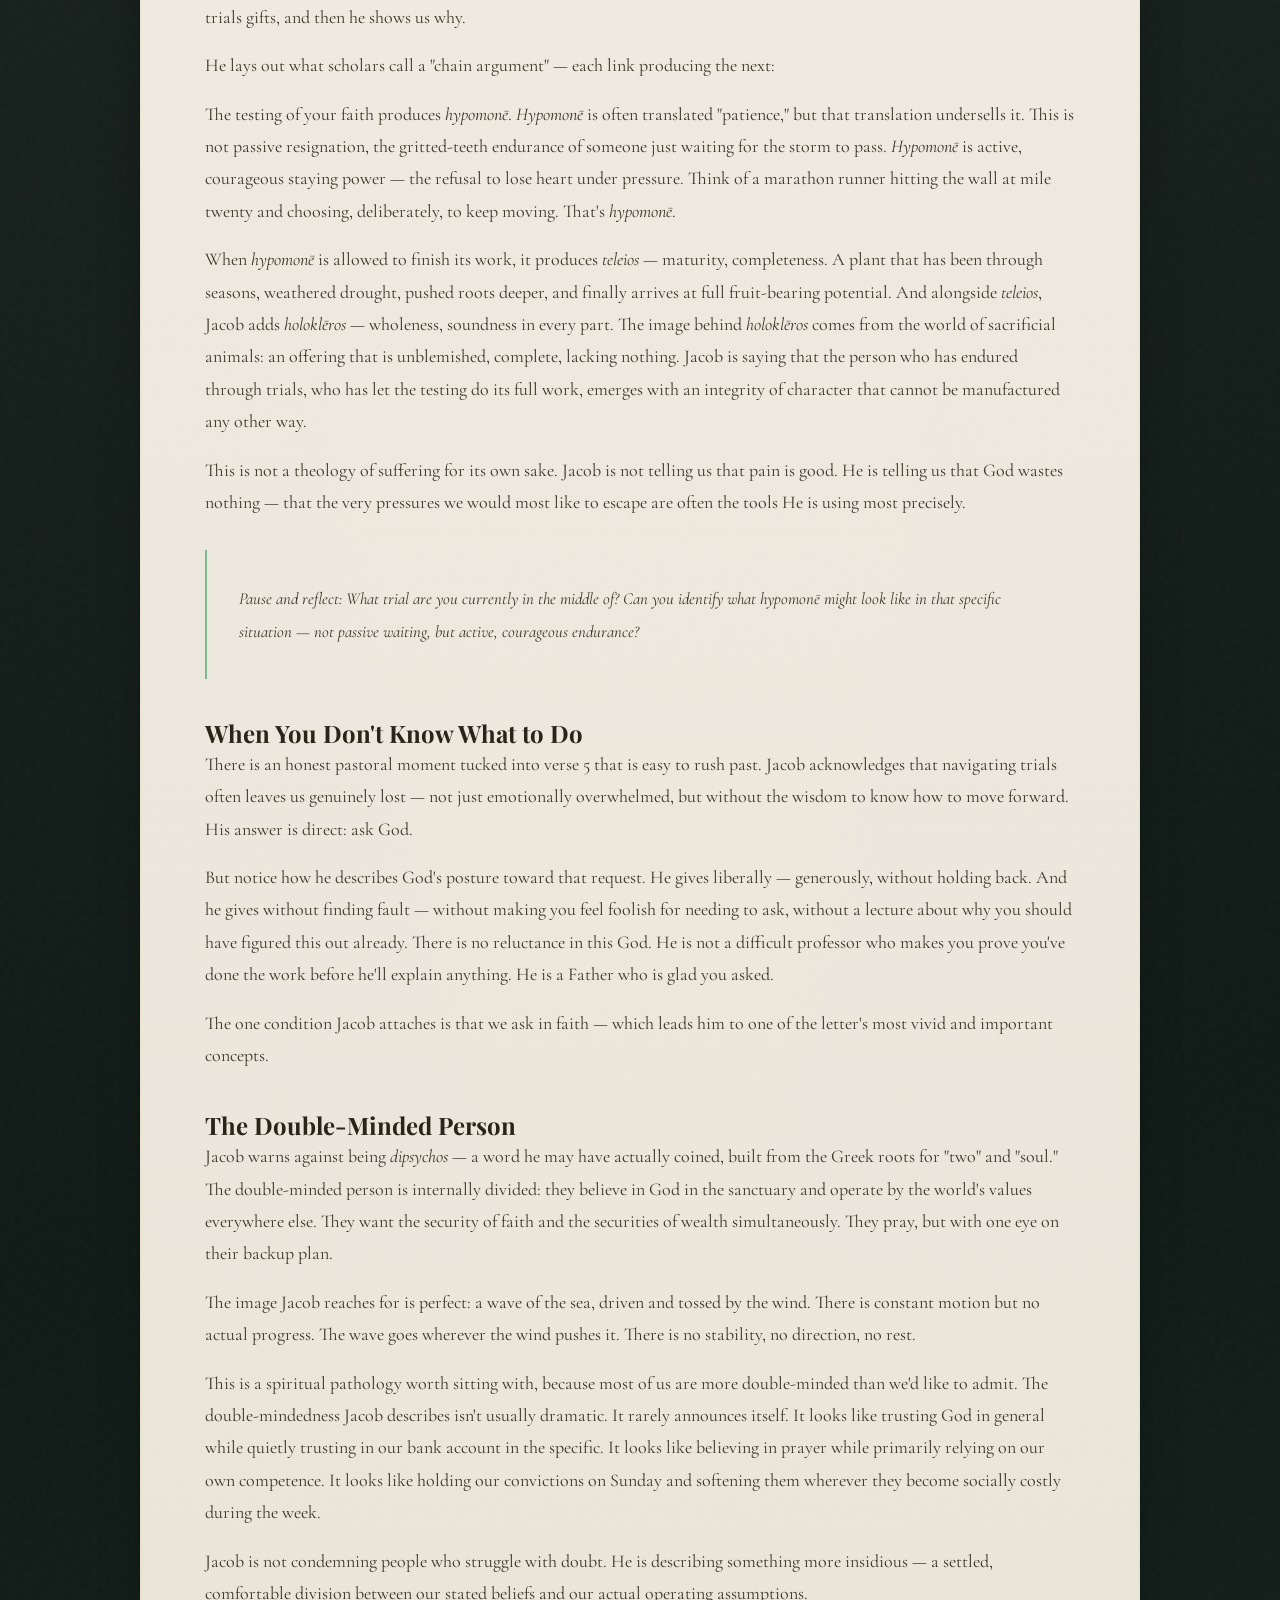
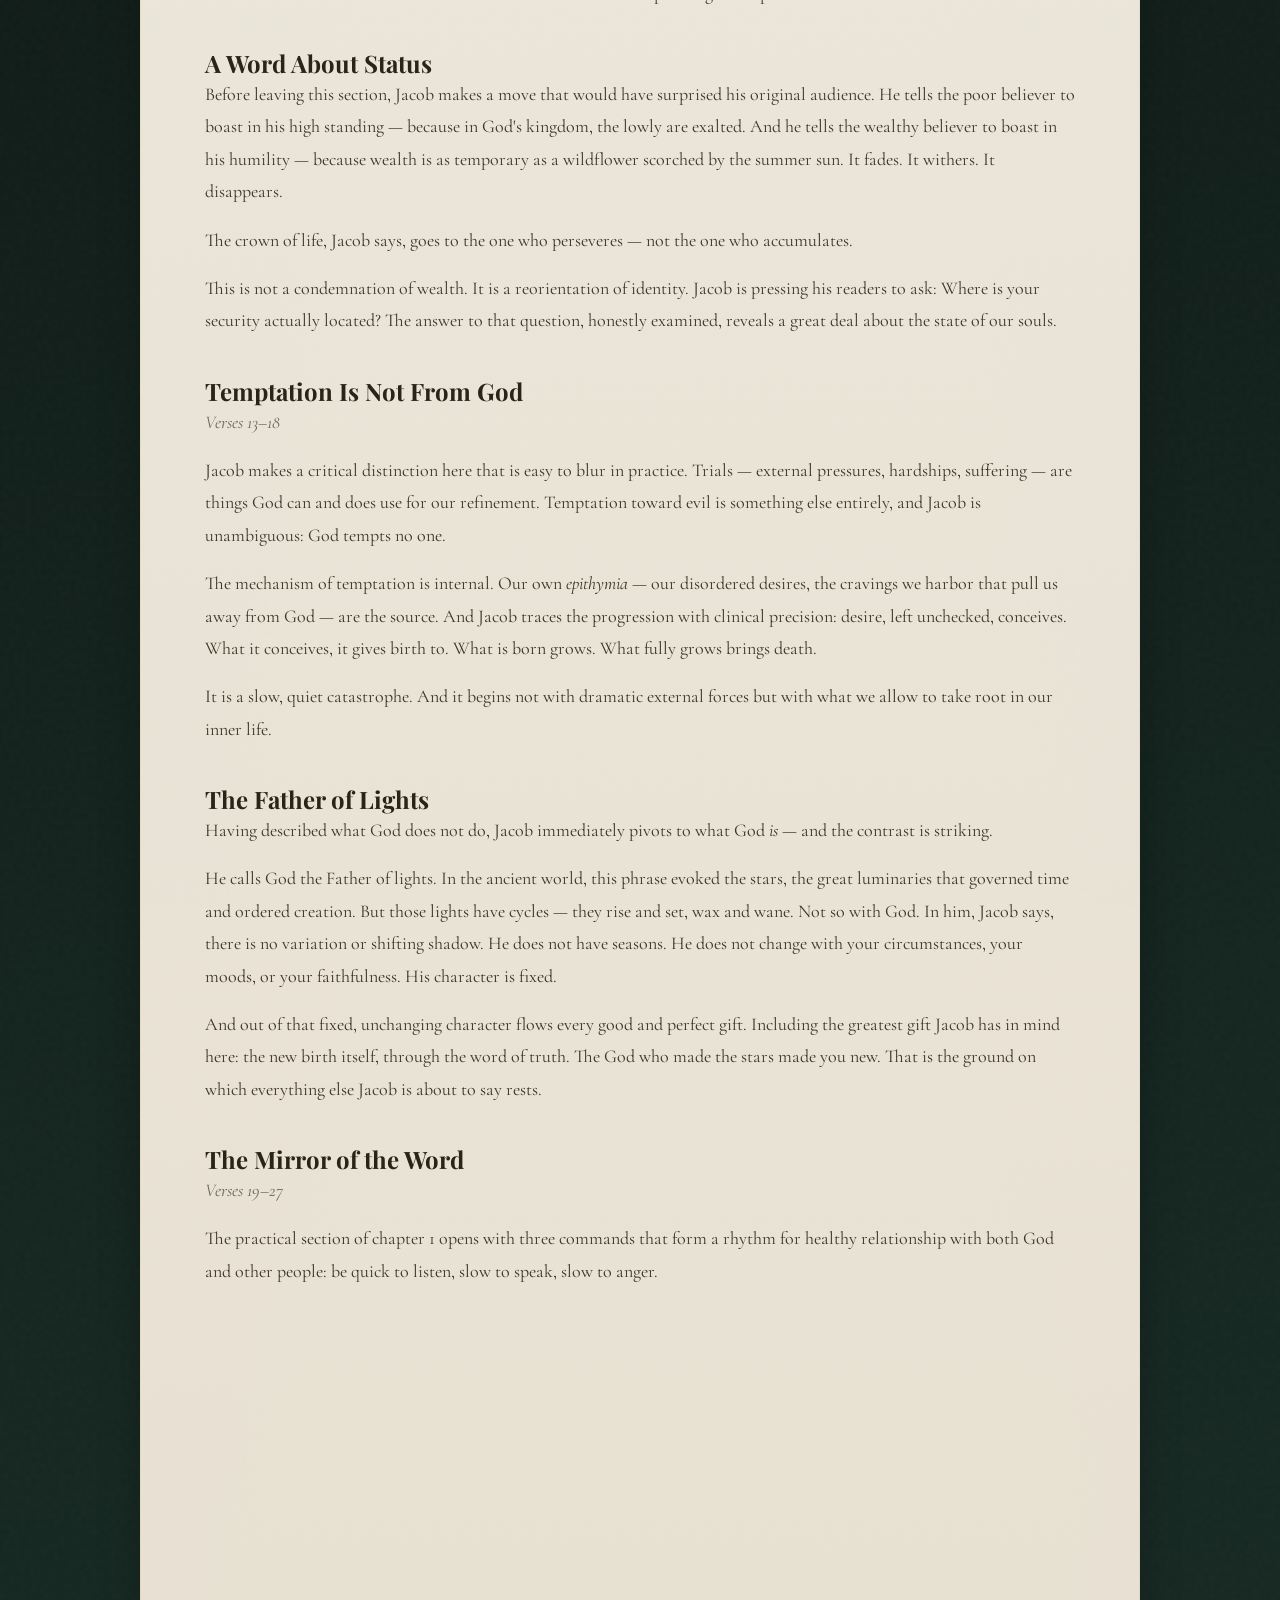
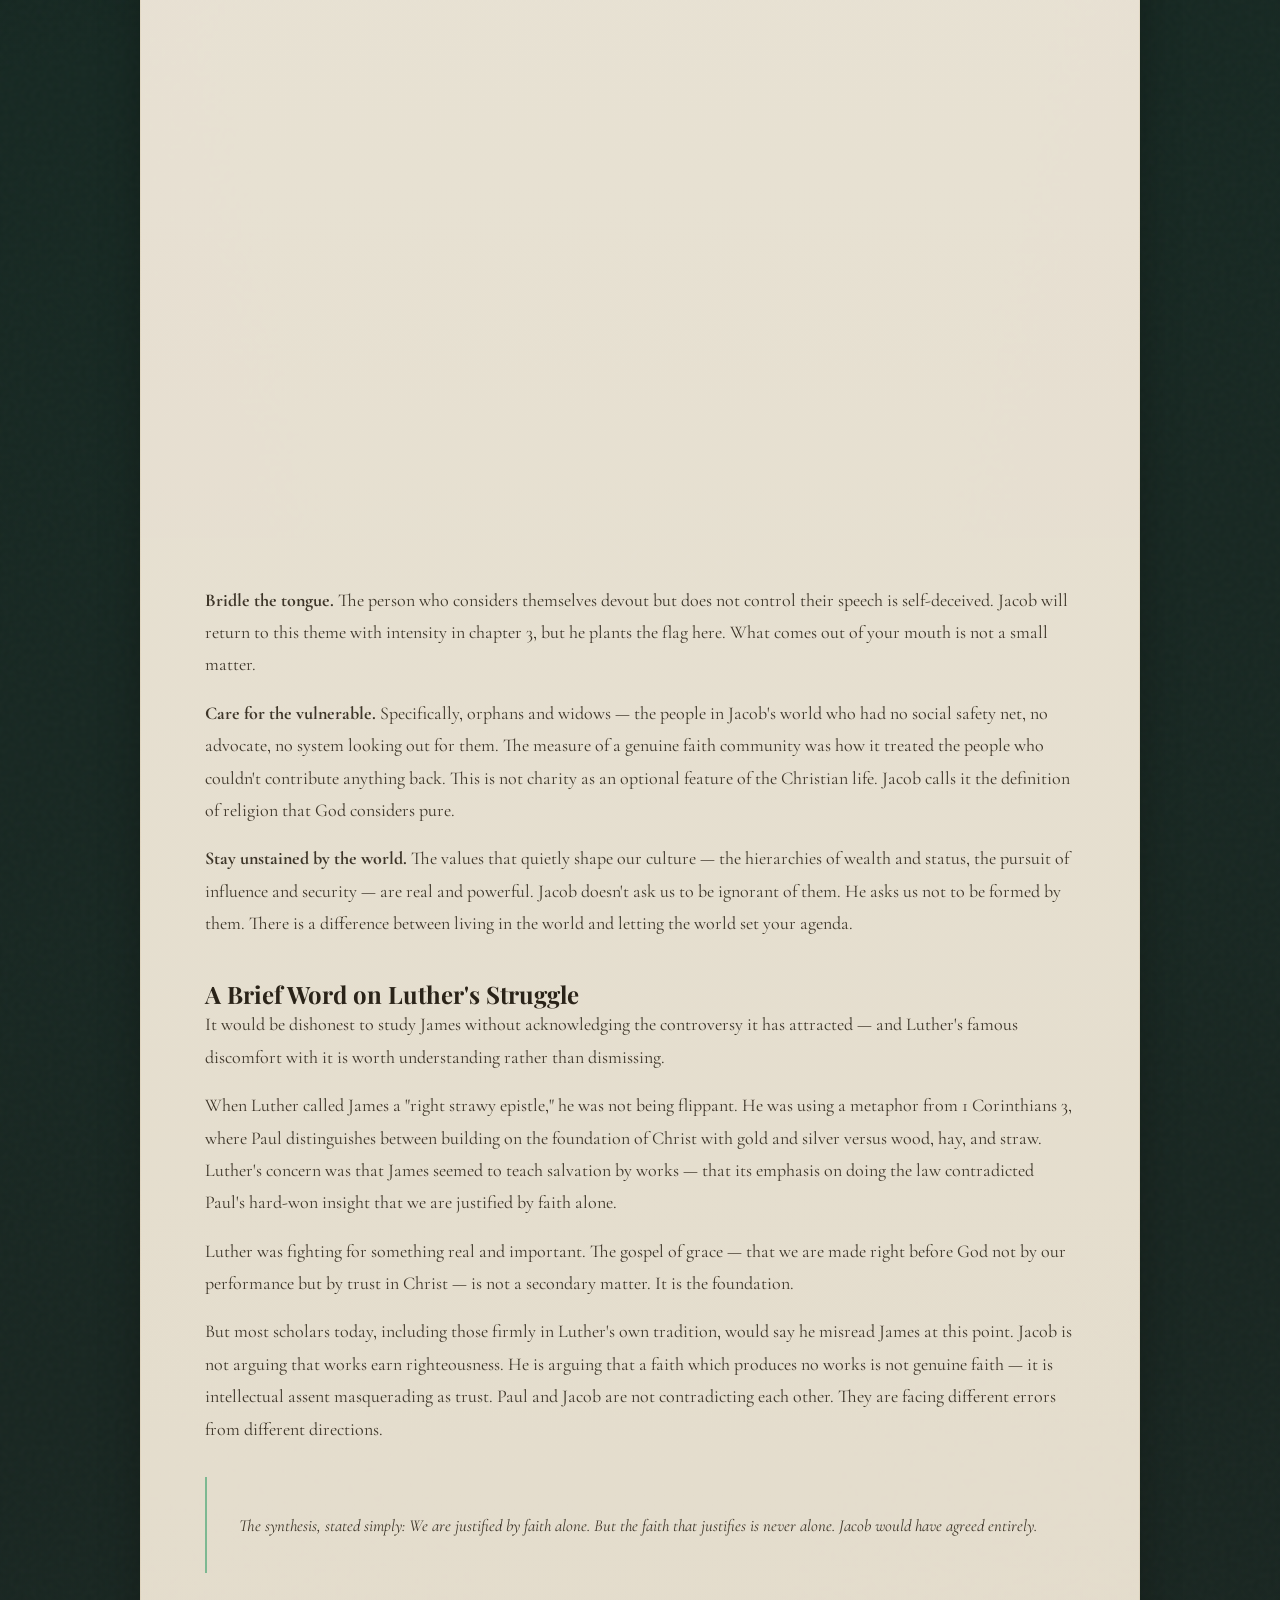
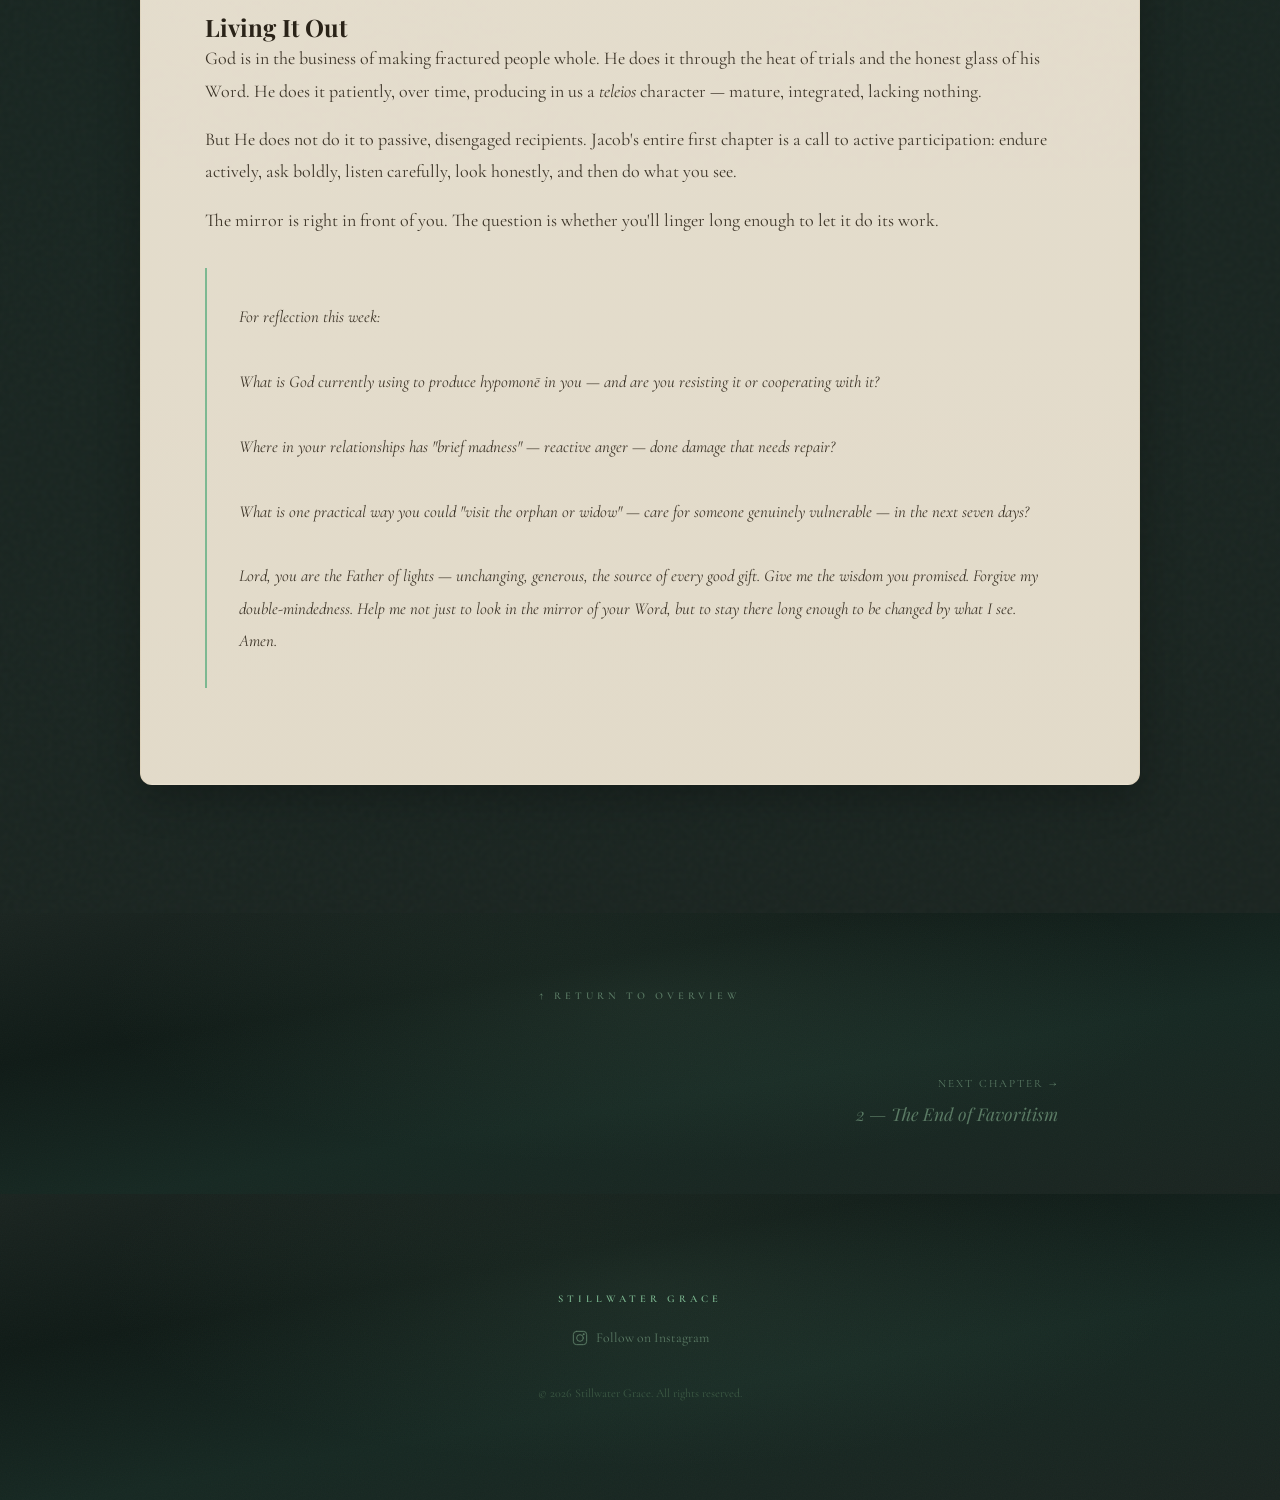
==== commit c0aada9c: "fix: remove reveal class from outer cream panels The IntersectionObserver threshold (15%) couldn't t" ====
--- a/chapters/chapter-1.html
+++ b/chapters/chapter-1.html
@@ -65,7 +65,7 @@
   <!-- Chapter Content -->
   <section class="section forest-bg">
 
-    <article class="cream-panel cream-panel--wide reveal">
+    <article class="cream-panel cream-panel--wide">
       <h2 class="heading-section" style="font-size: 1.8rem;">A Study of James Chapter 1</h2>
       <hr class="divider divider--sage">
 
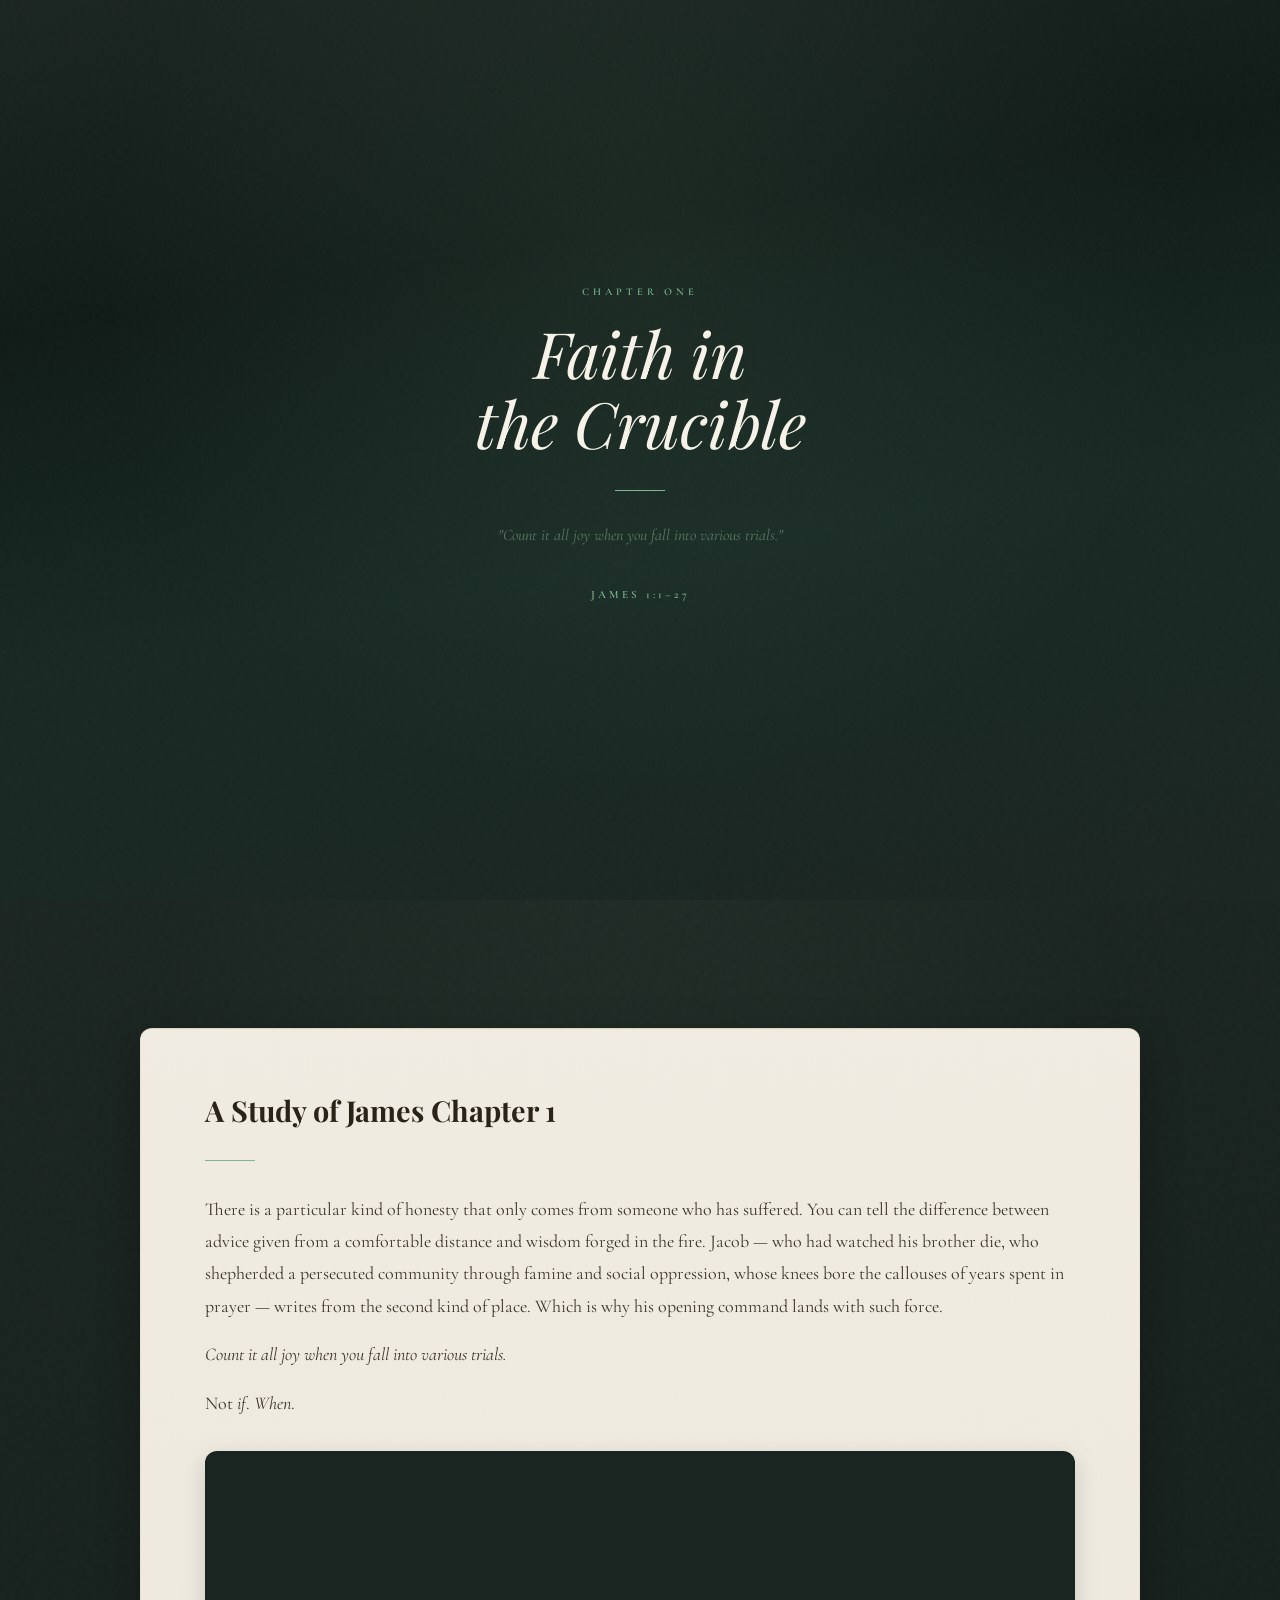
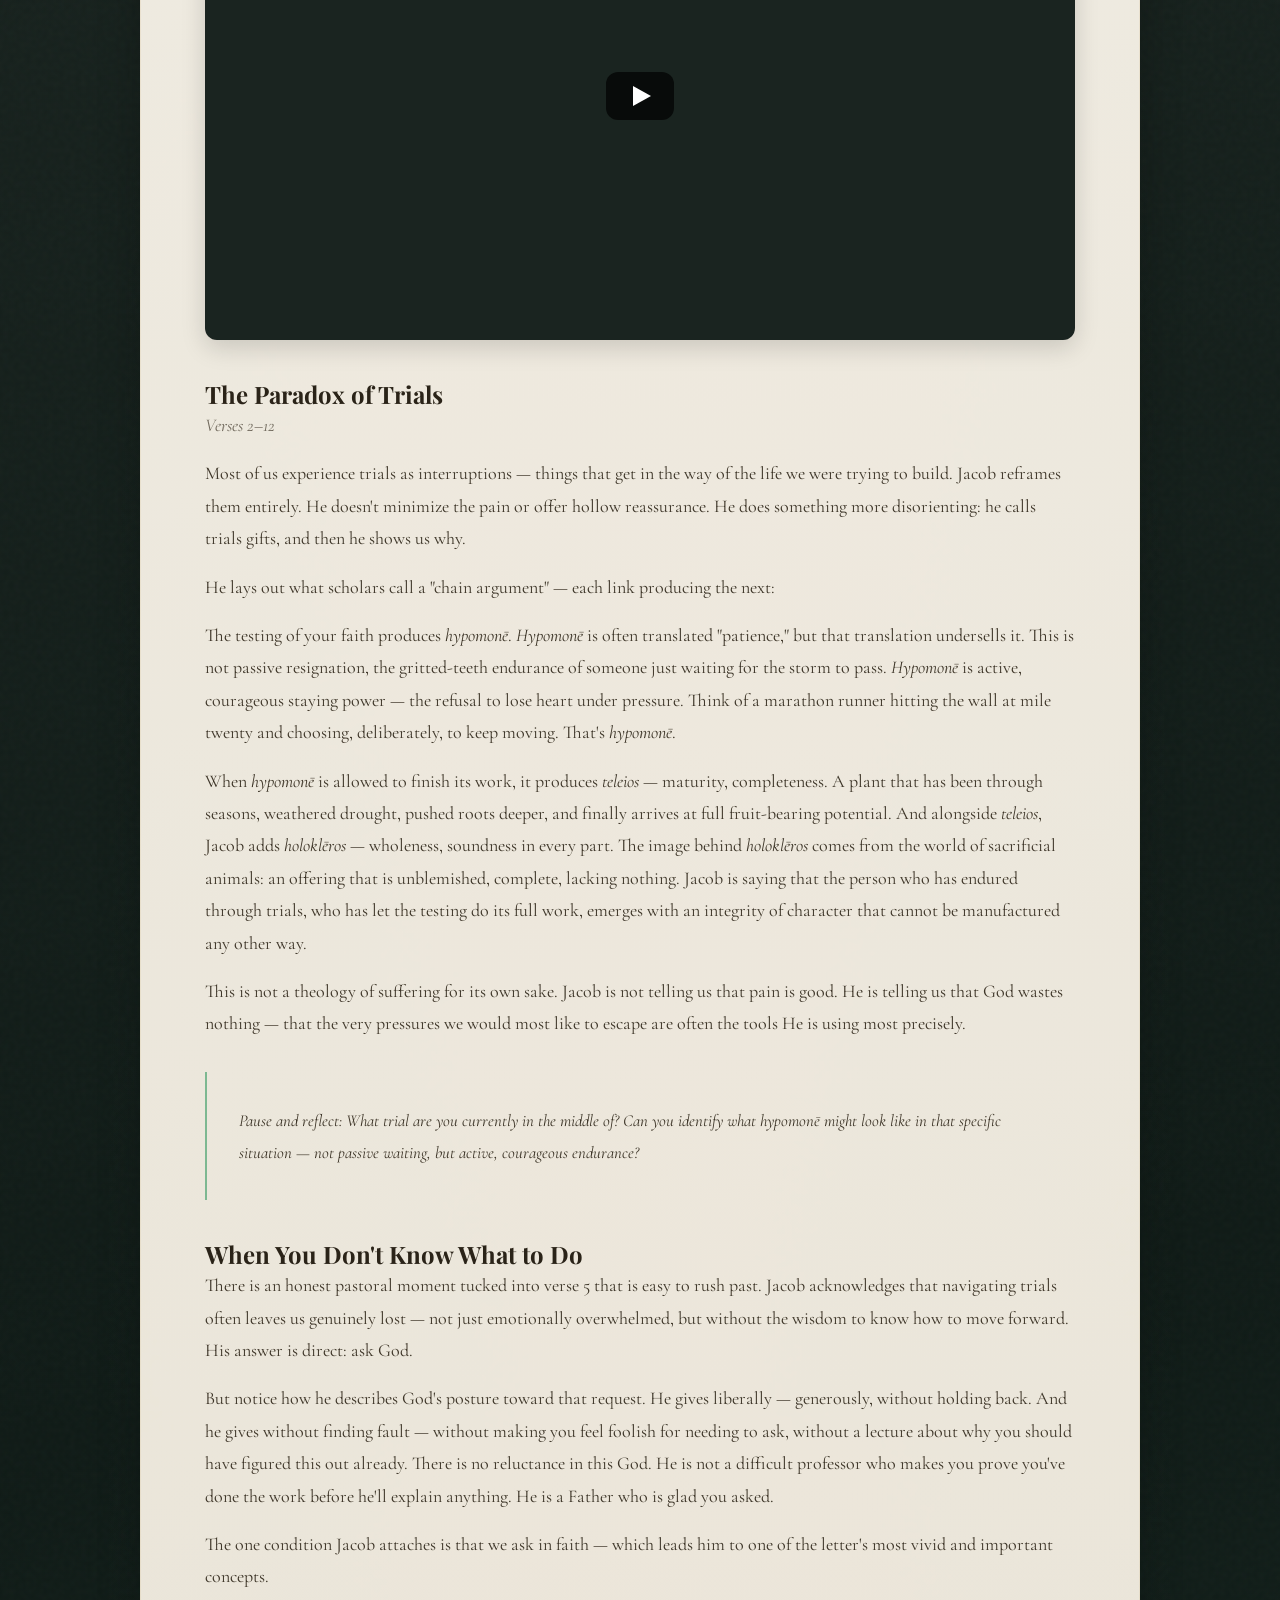
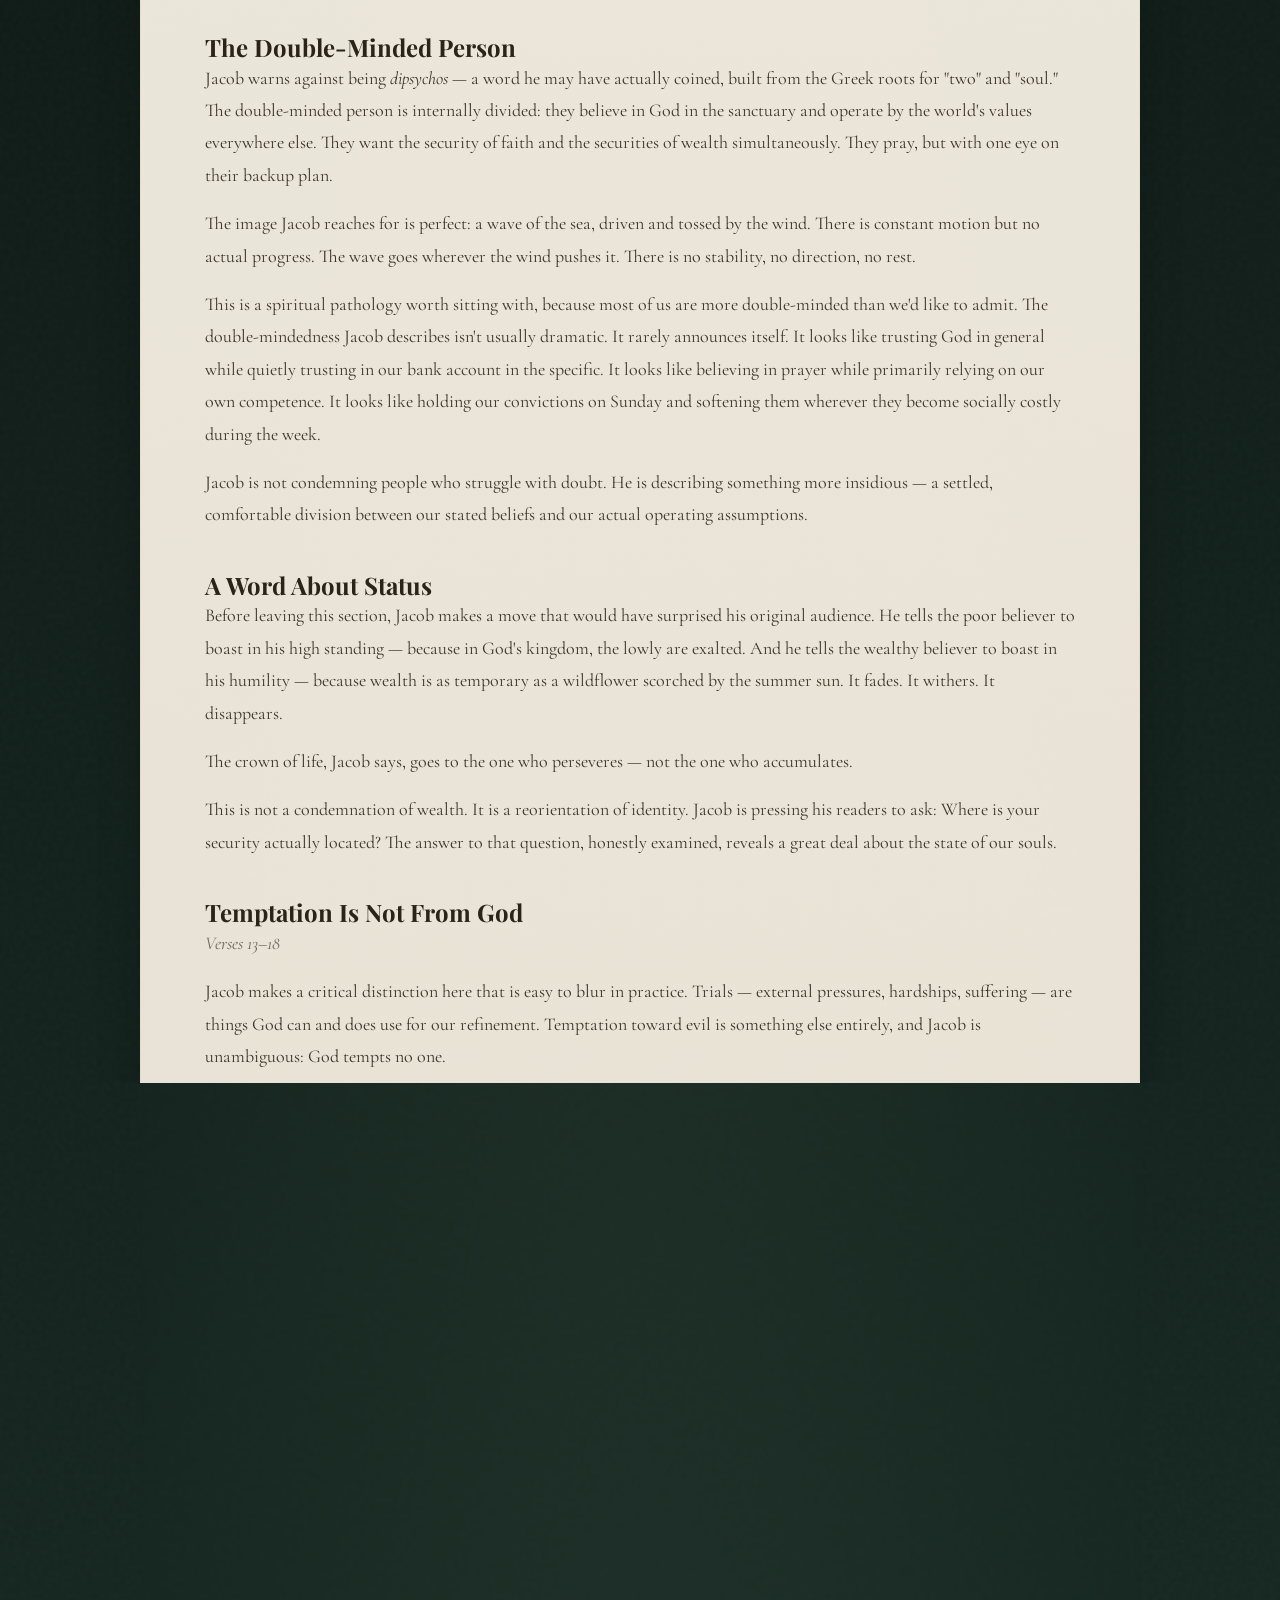
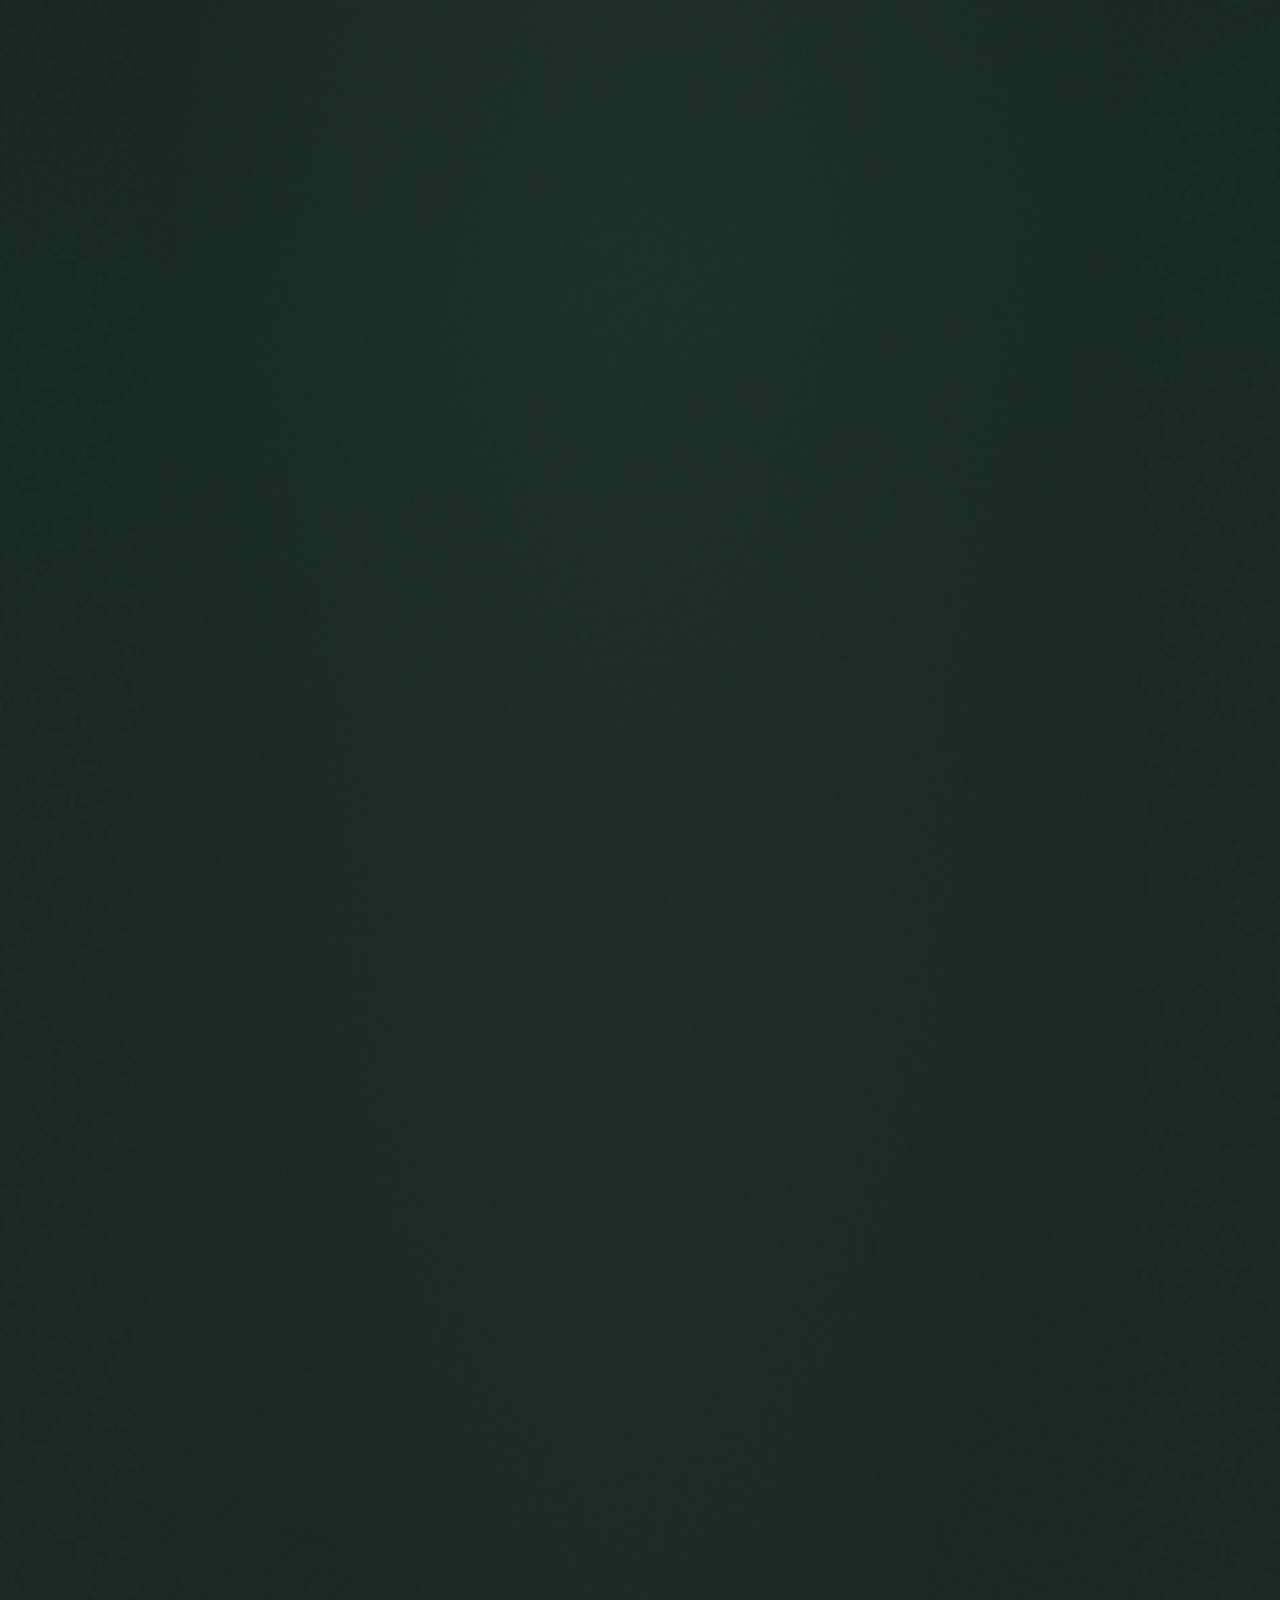
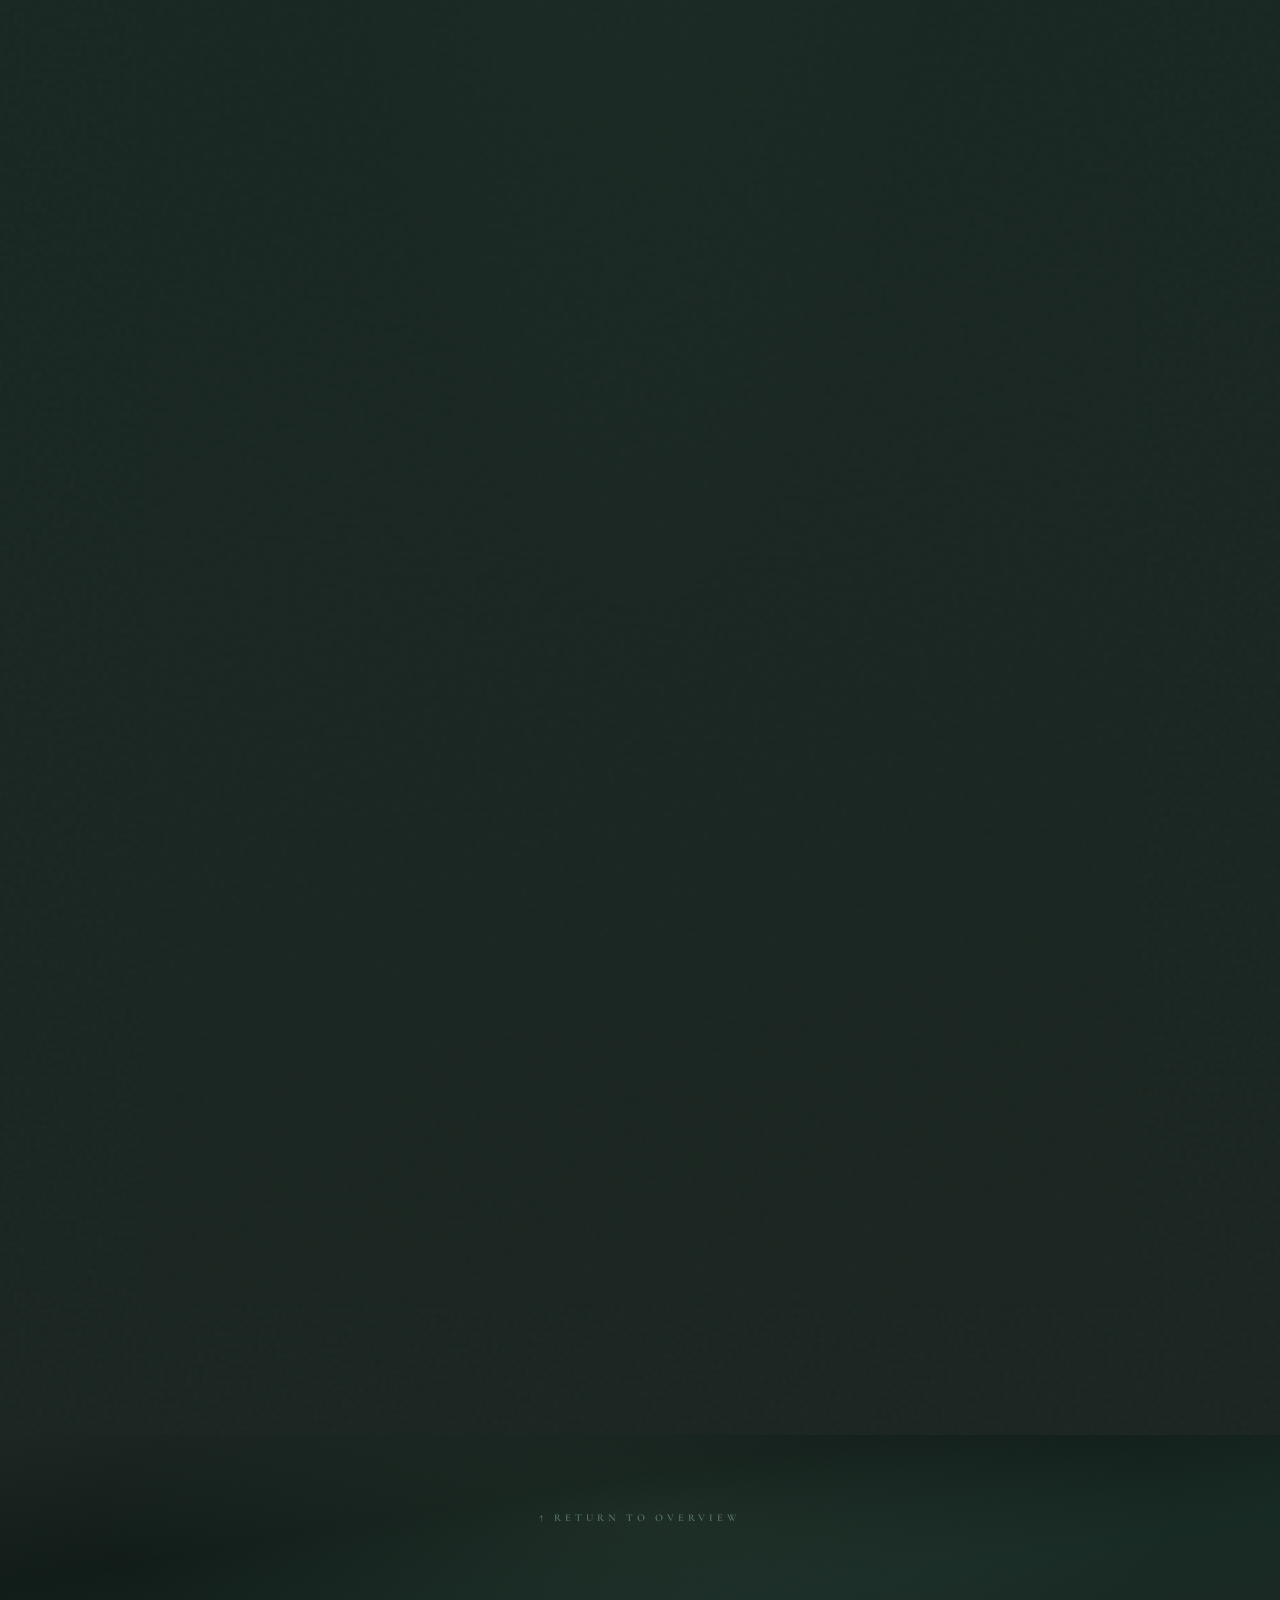
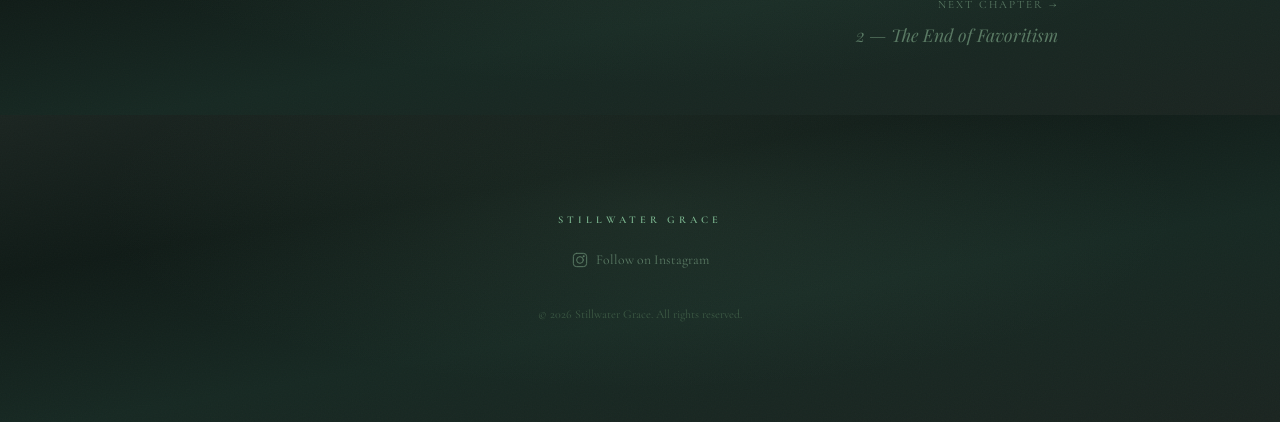
==== commit 4772f053: "feat: add YouTube video embed to chapter 1" ====
--- a/chapters/chapter-1.html
+++ b/chapters/chapter-1.html
@@ -75,6 +75,10 @@
 
       <p class="reveal" style="margin-top: 1rem;">Not <em>if</em>. <em>When</em>.</p>
 
+      <div class="video-facade reveal" data-video-id="4MOYgZplEvk">
+        <div class="video-facade__play"></div>
+      </div>
+
       <h2 class="heading-section reveal" style="font-size: 1.5rem; margin-top: 2.5rem;">The Paradox of Trials</h2>
       <p class="reveal" style="font-style: italic; opacity: 0.7; margin-bottom: 1rem;">Verses 2–12</p>
 
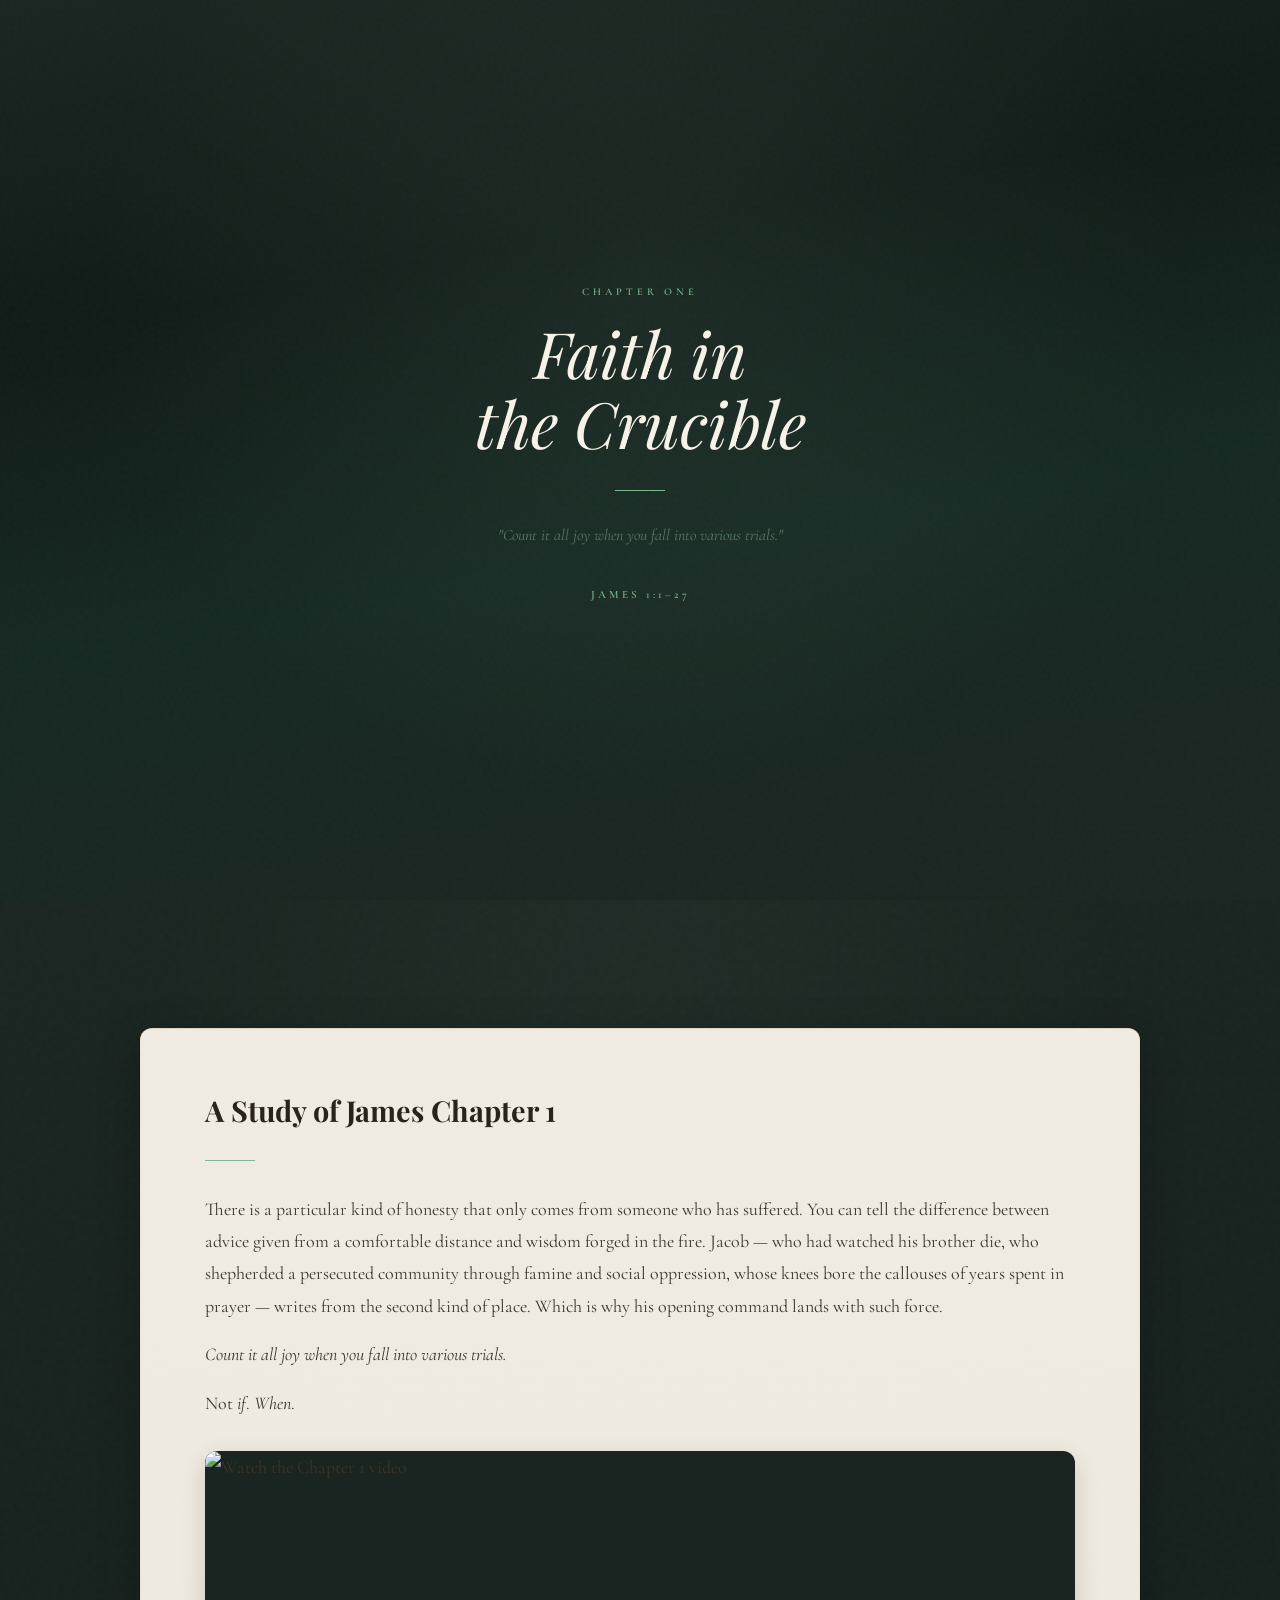
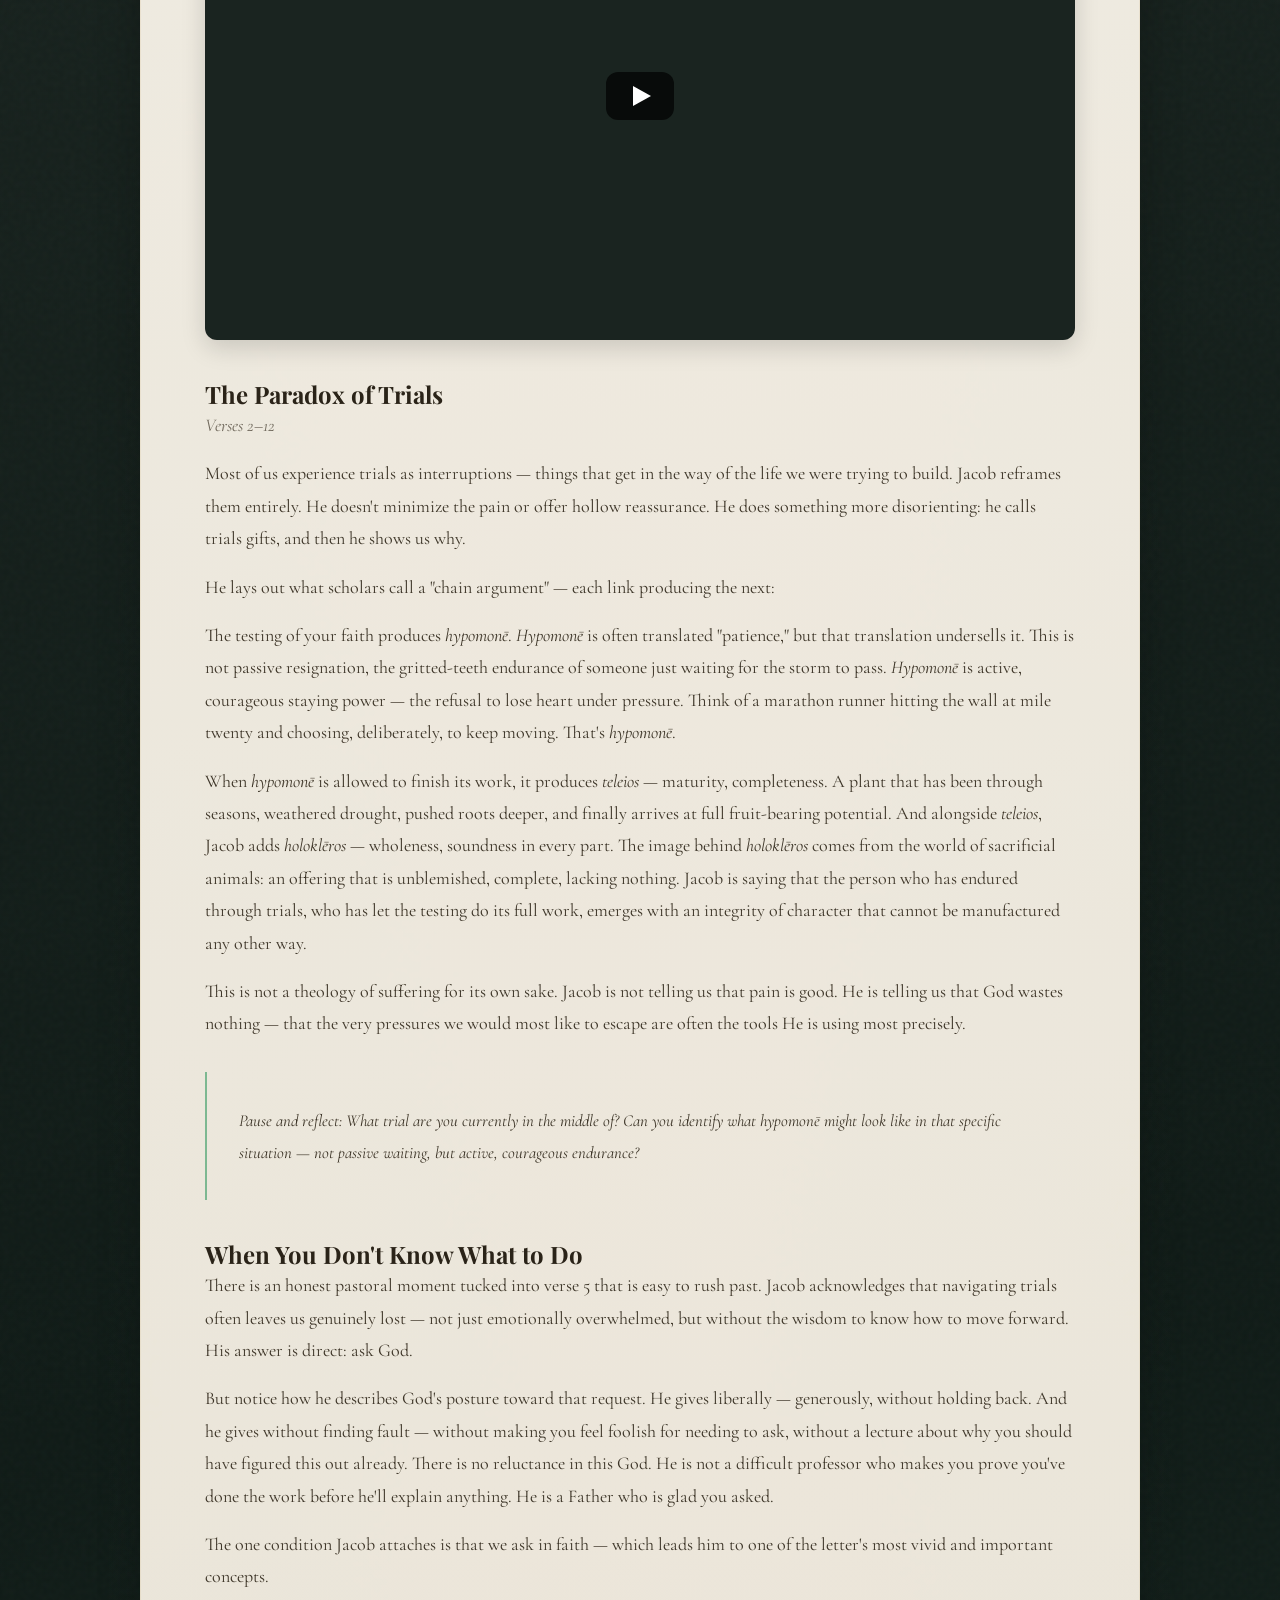
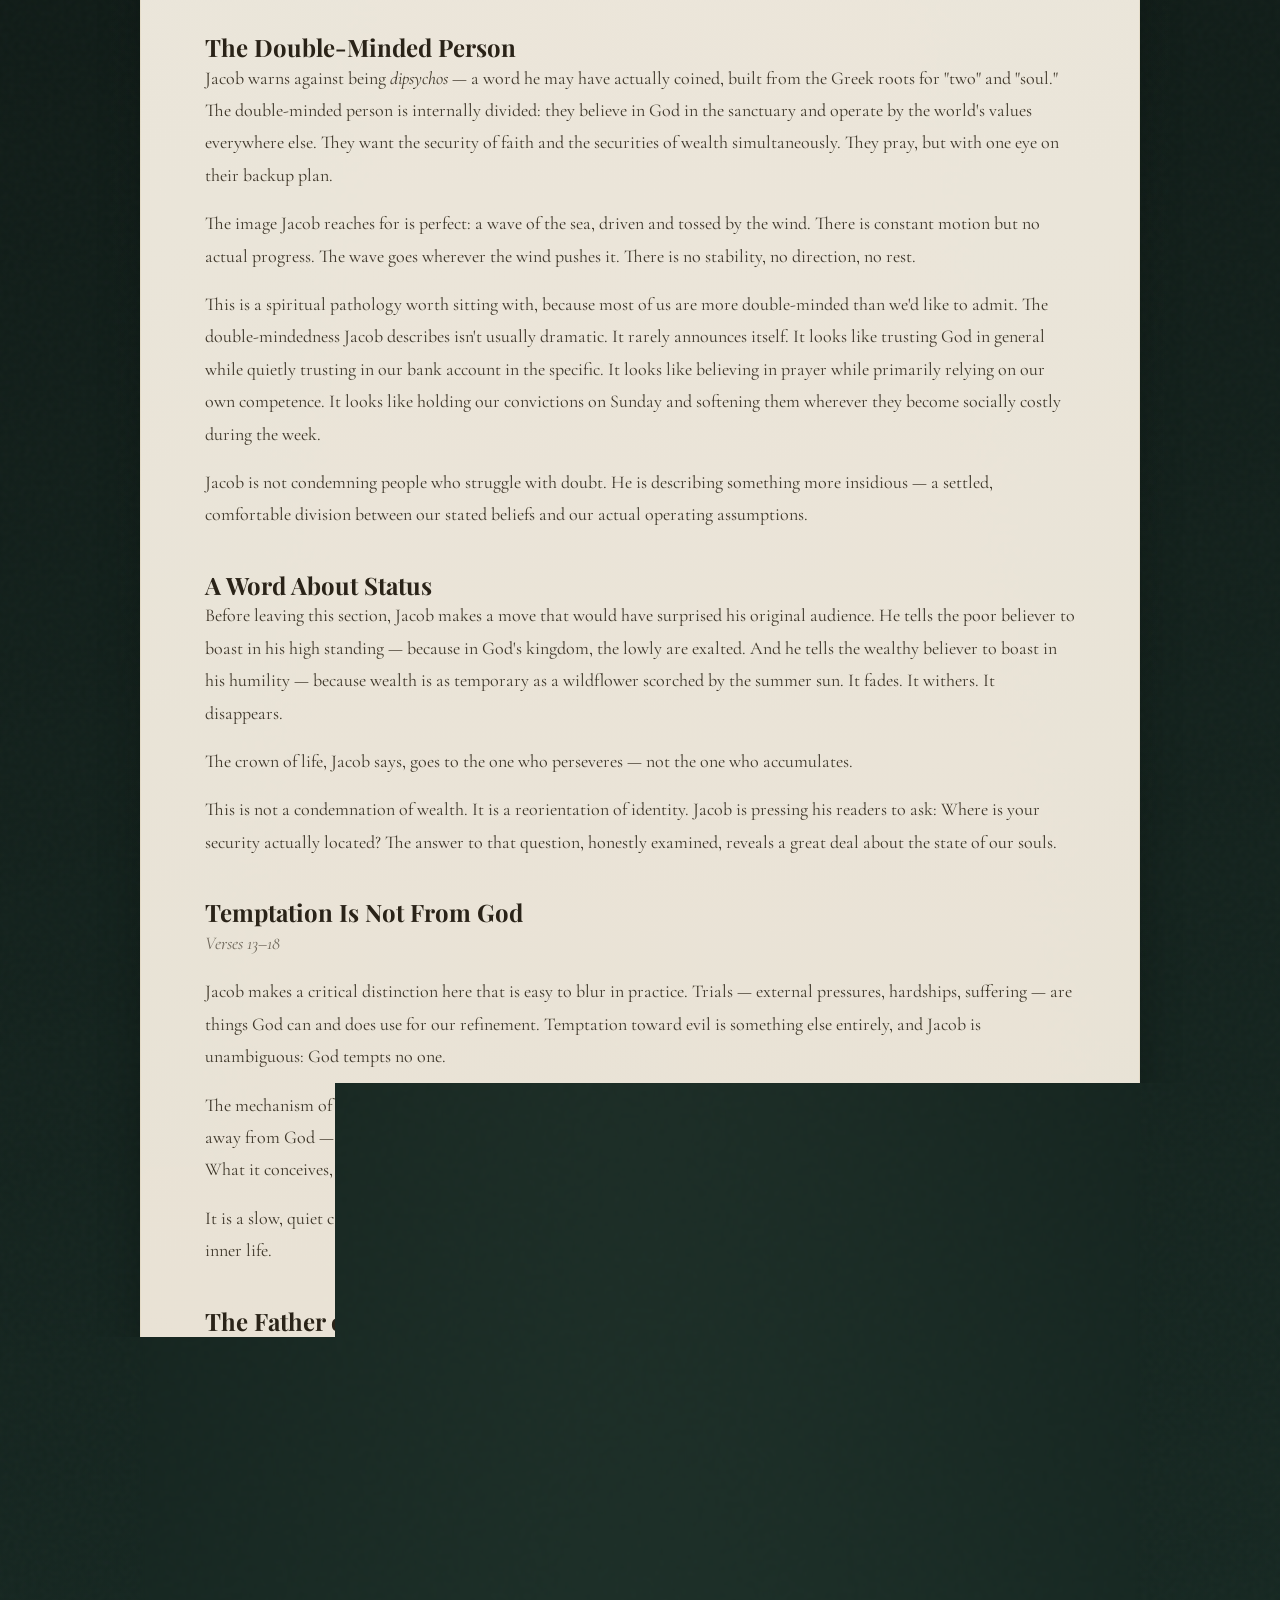
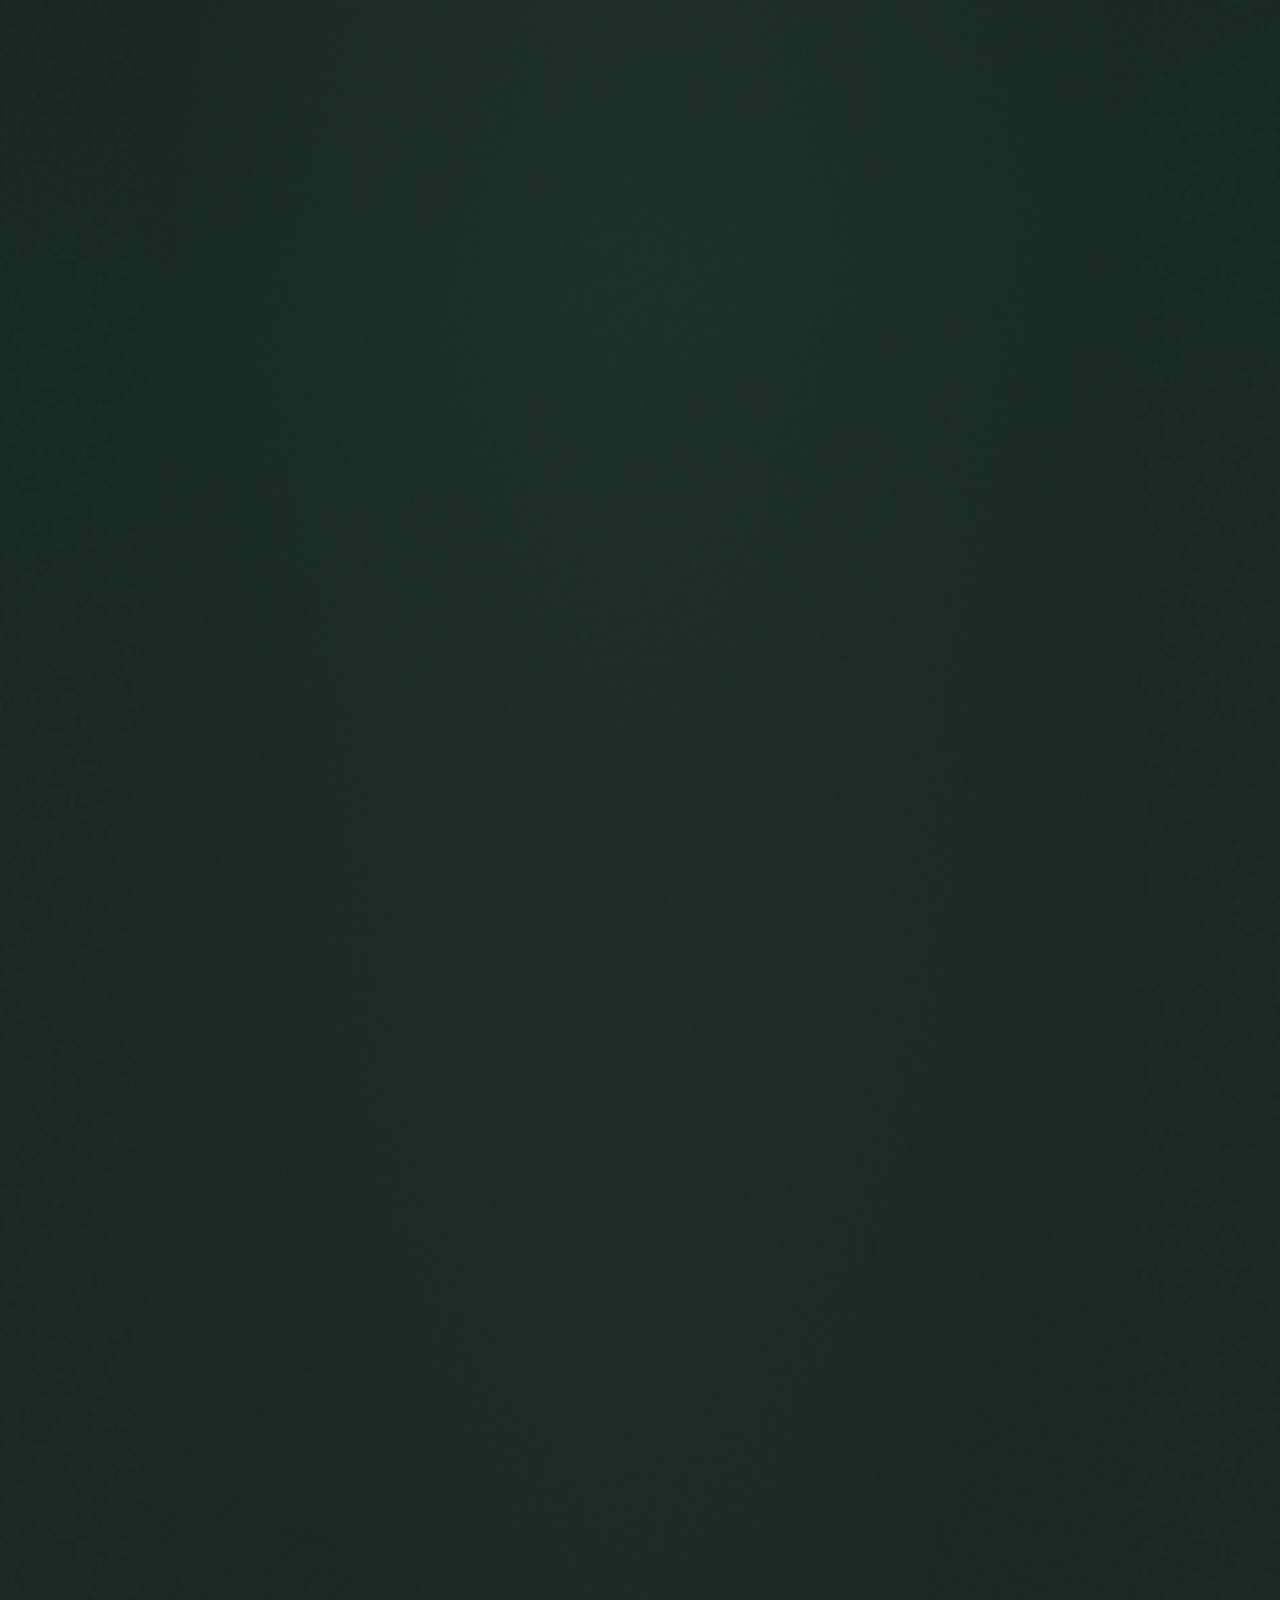
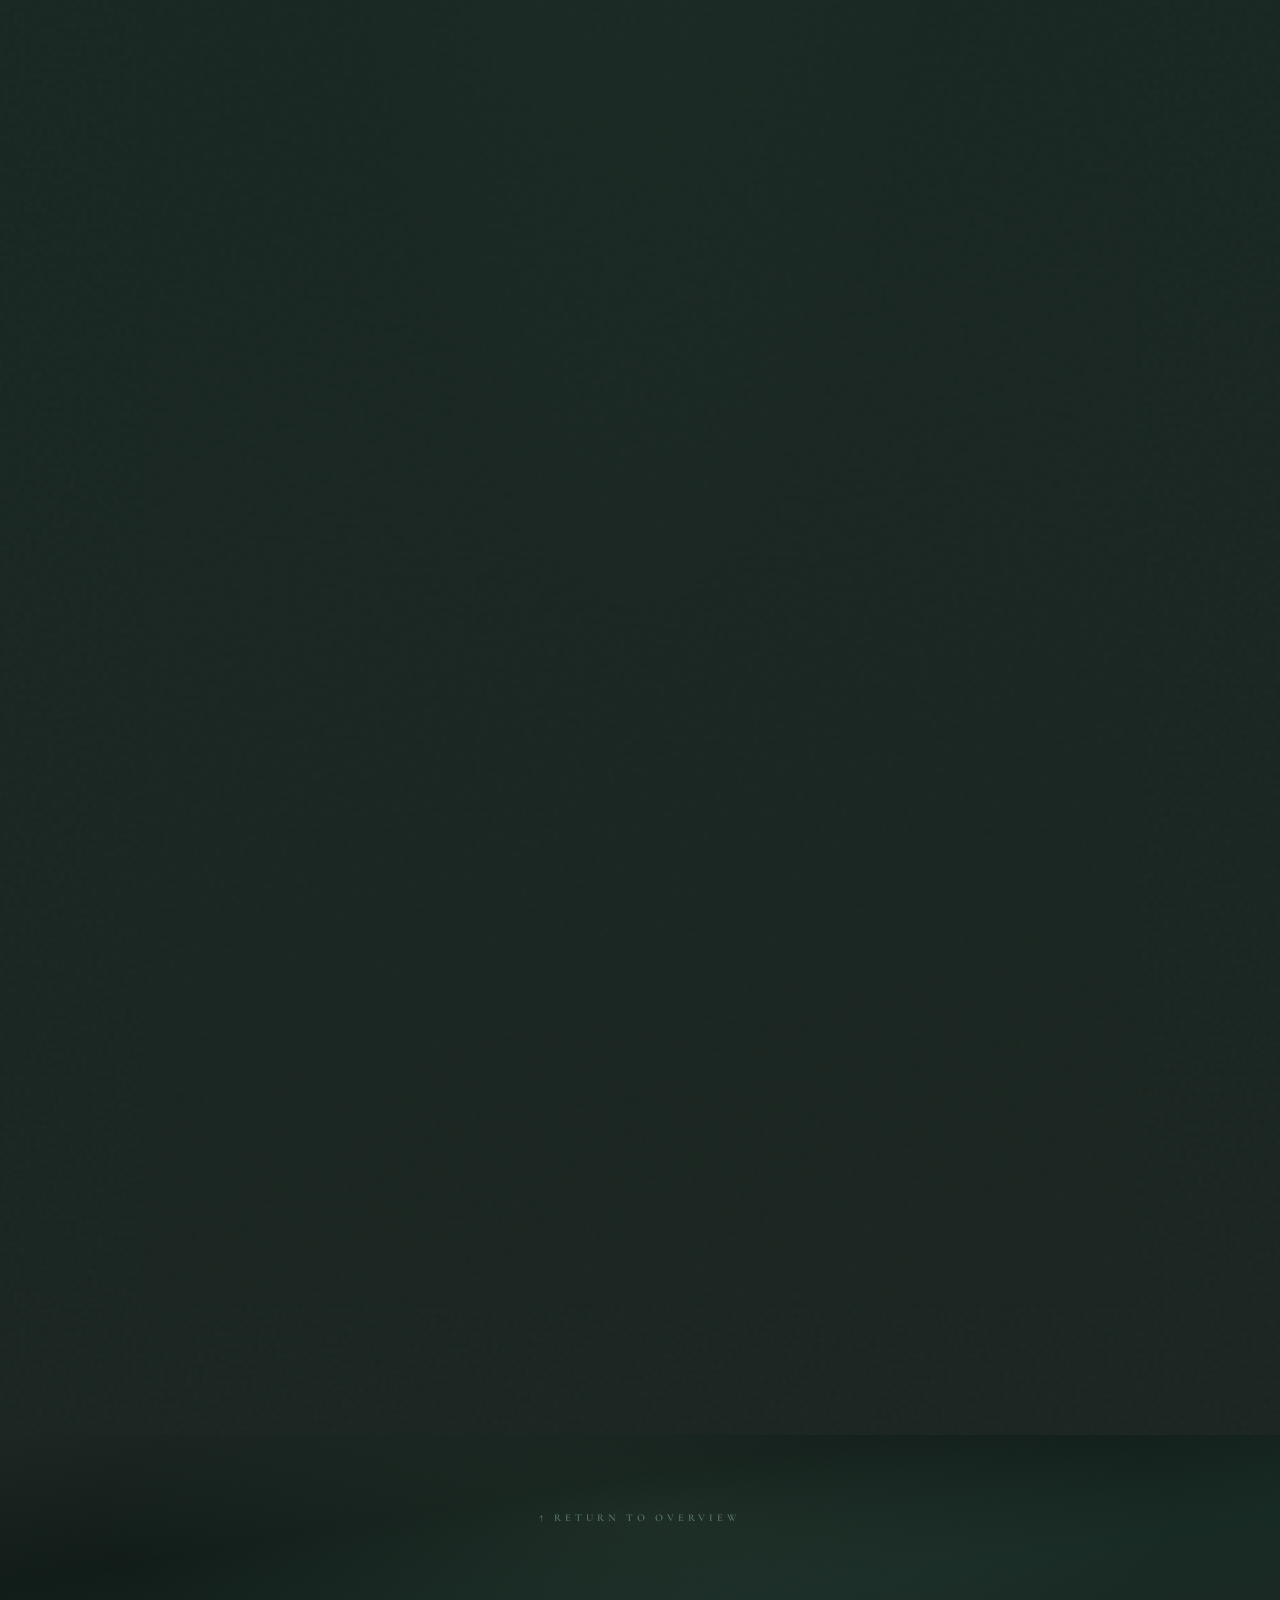
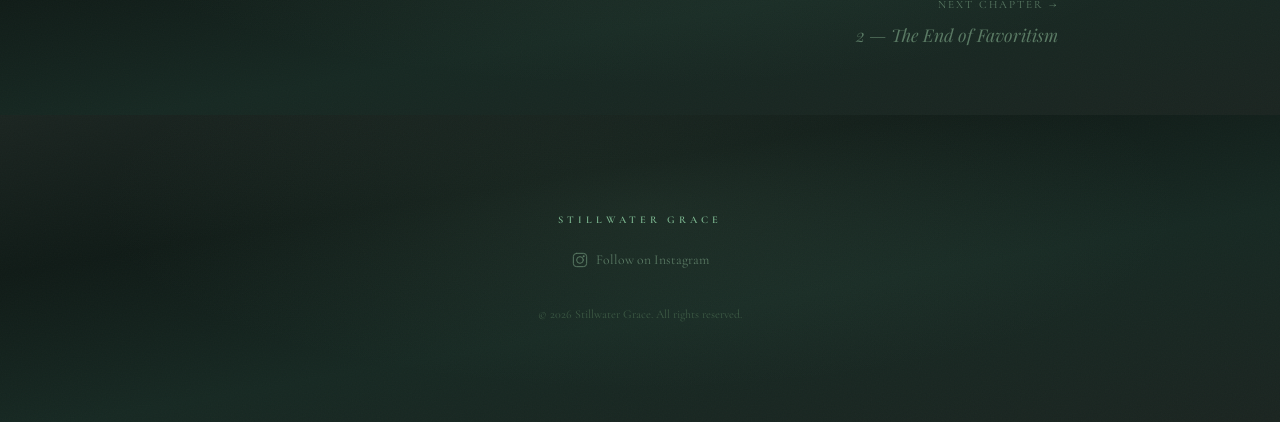
==== commit 857fcfa9: "fix: add YouTube thumbnail preview to chapter 1 video facade" ====
--- a/chapters/chapter-1.html
+++ b/chapters/chapter-1.html
@@ -76,6 +76,7 @@
       <p class="reveal" style="margin-top: 1rem;">Not <em>if</em>. <em>When</em>.</p>
 
       <div class="video-facade reveal" data-video-id="4MOYgZplEvk">
+        <img class="video-facade__thumb" src="https://img.youtube.com/vi/4MOYgZplEvk/maxresdefault.jpg" alt="Watch the Chapter 1 video" loading="lazy">
         <div class="video-facade__play"></div>
       </div>
 
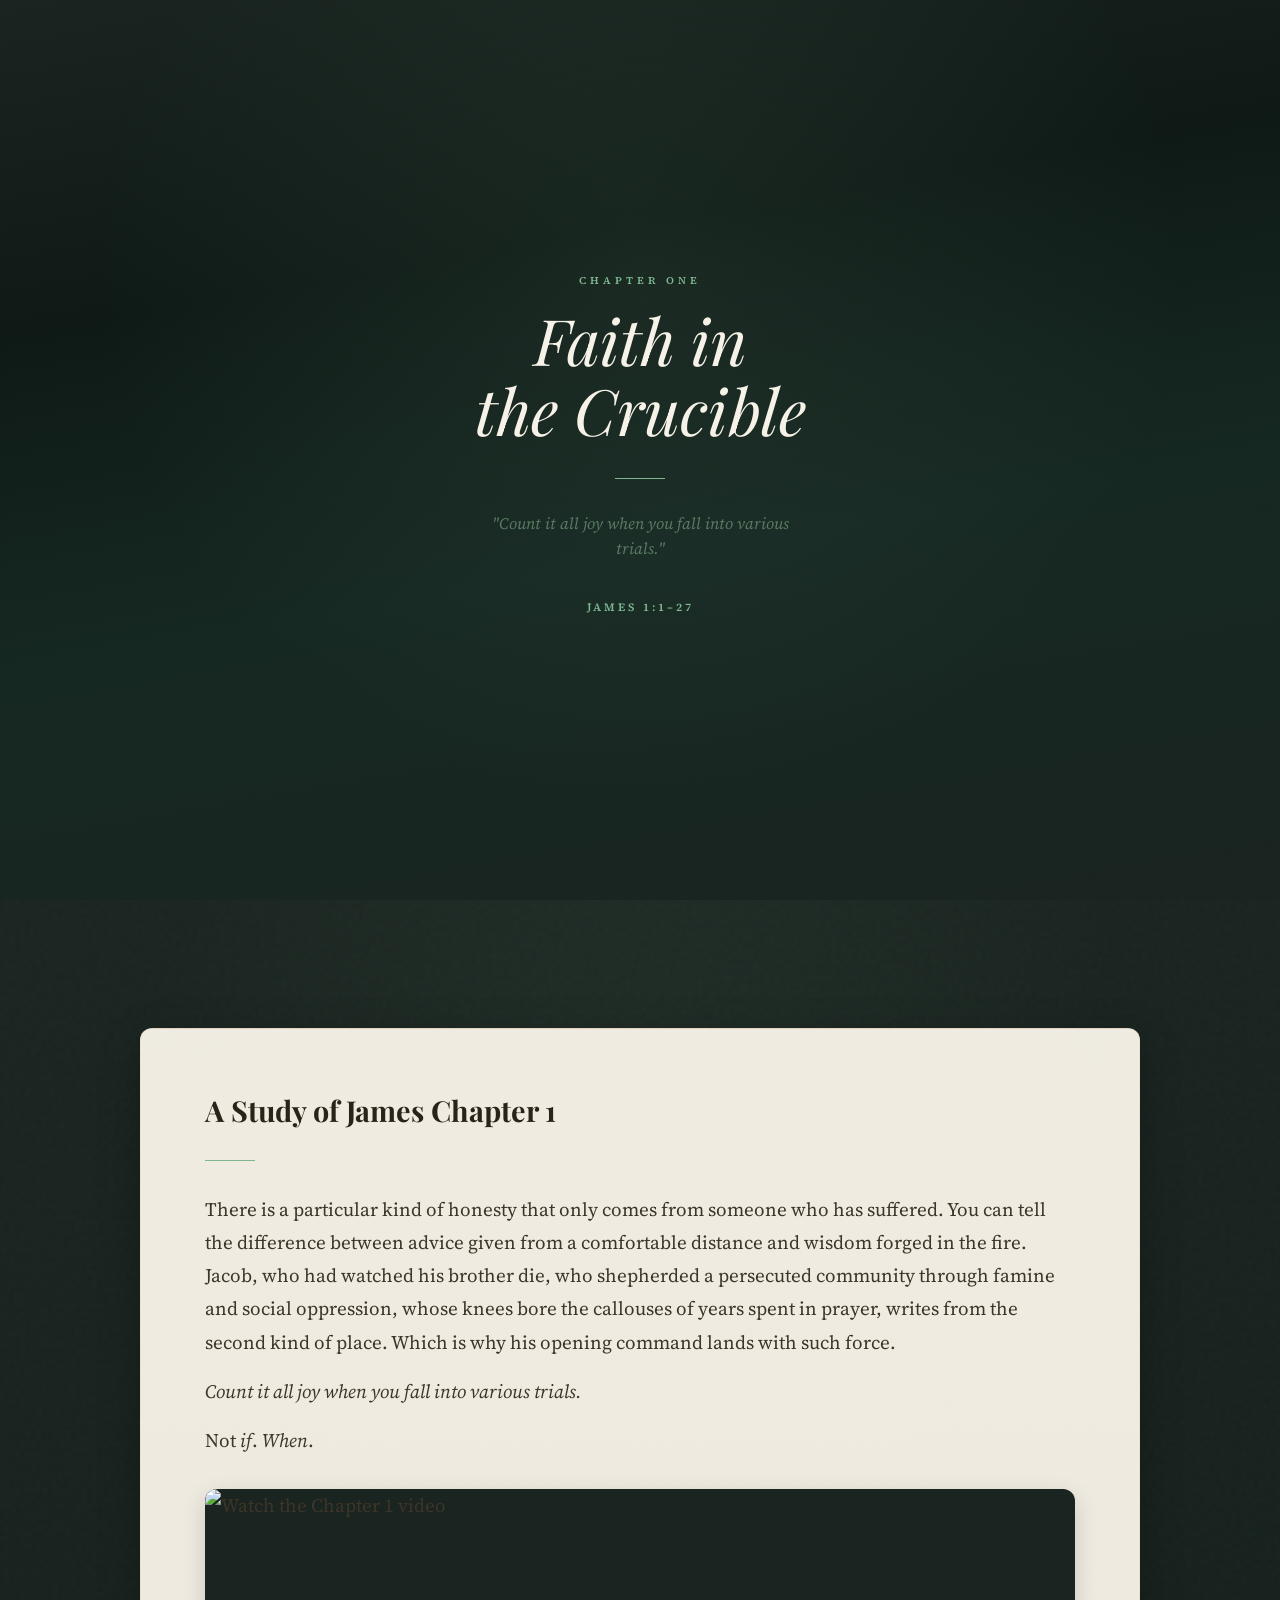
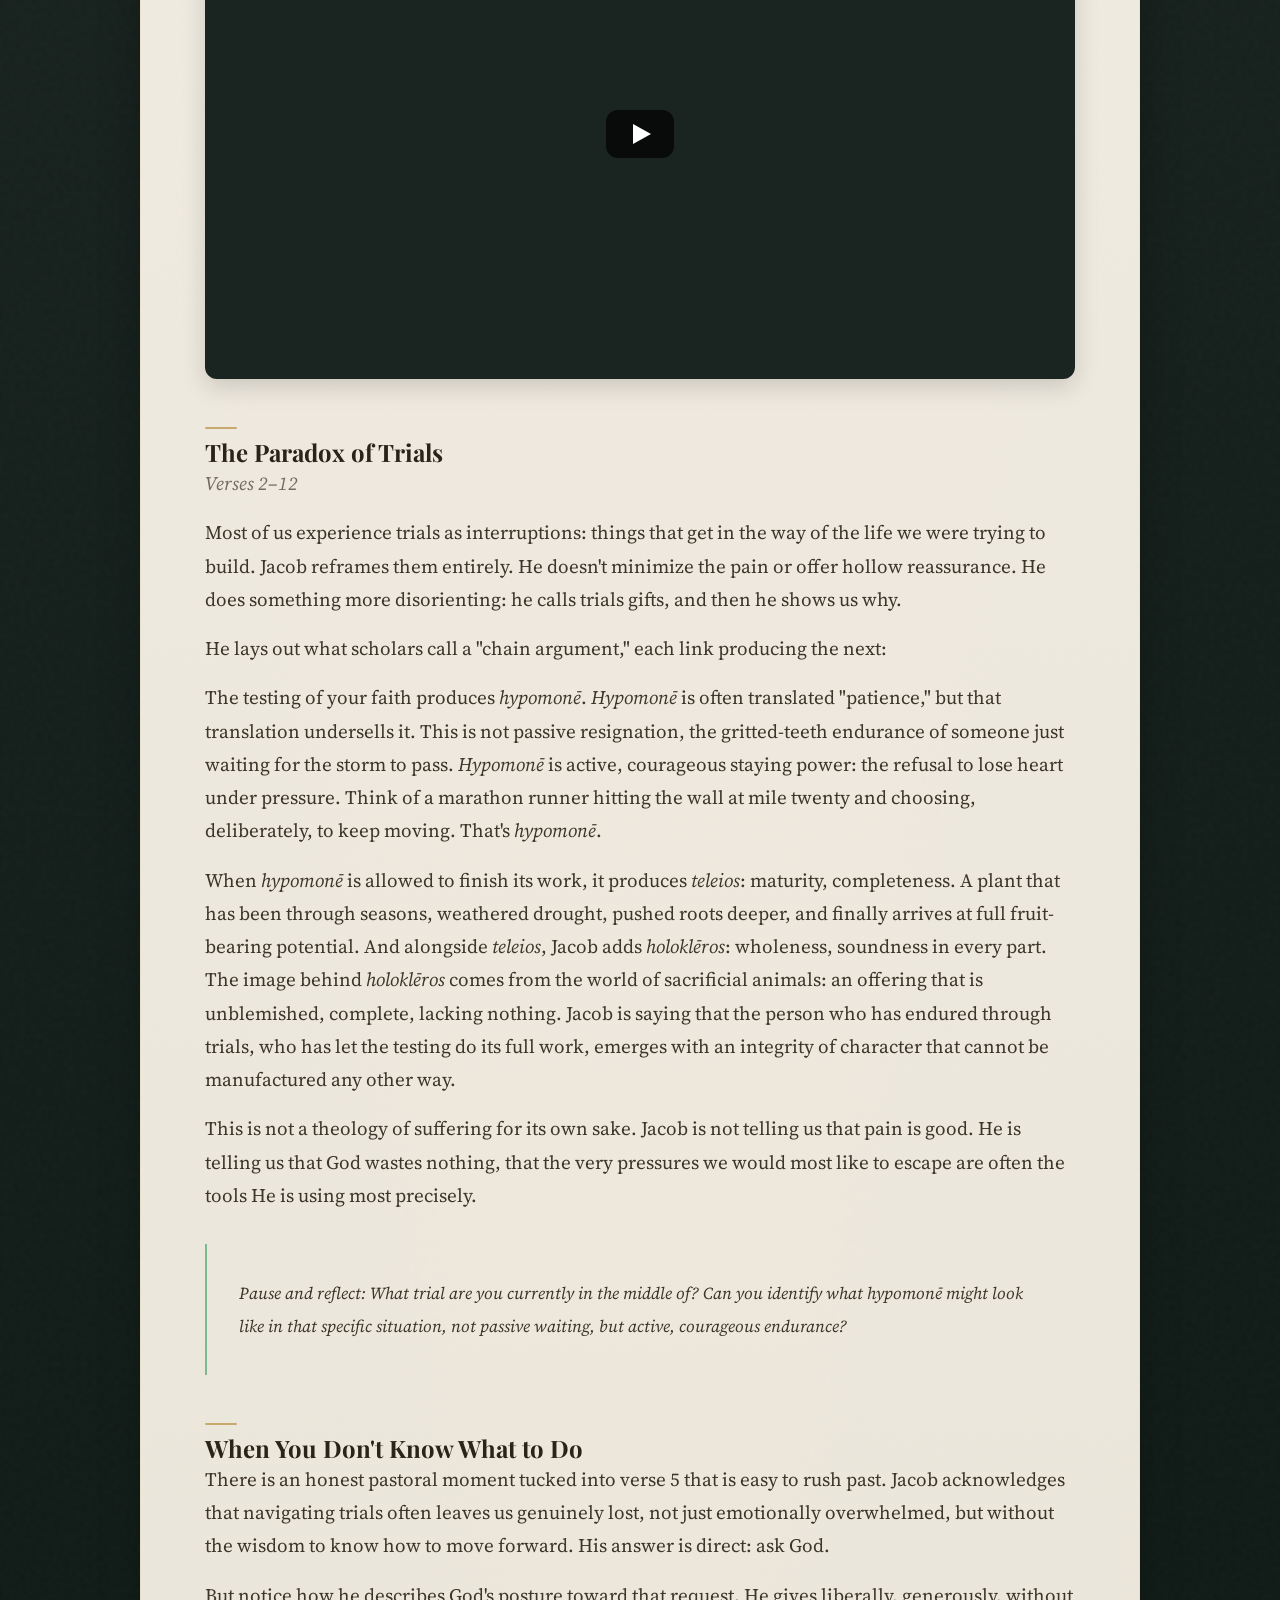
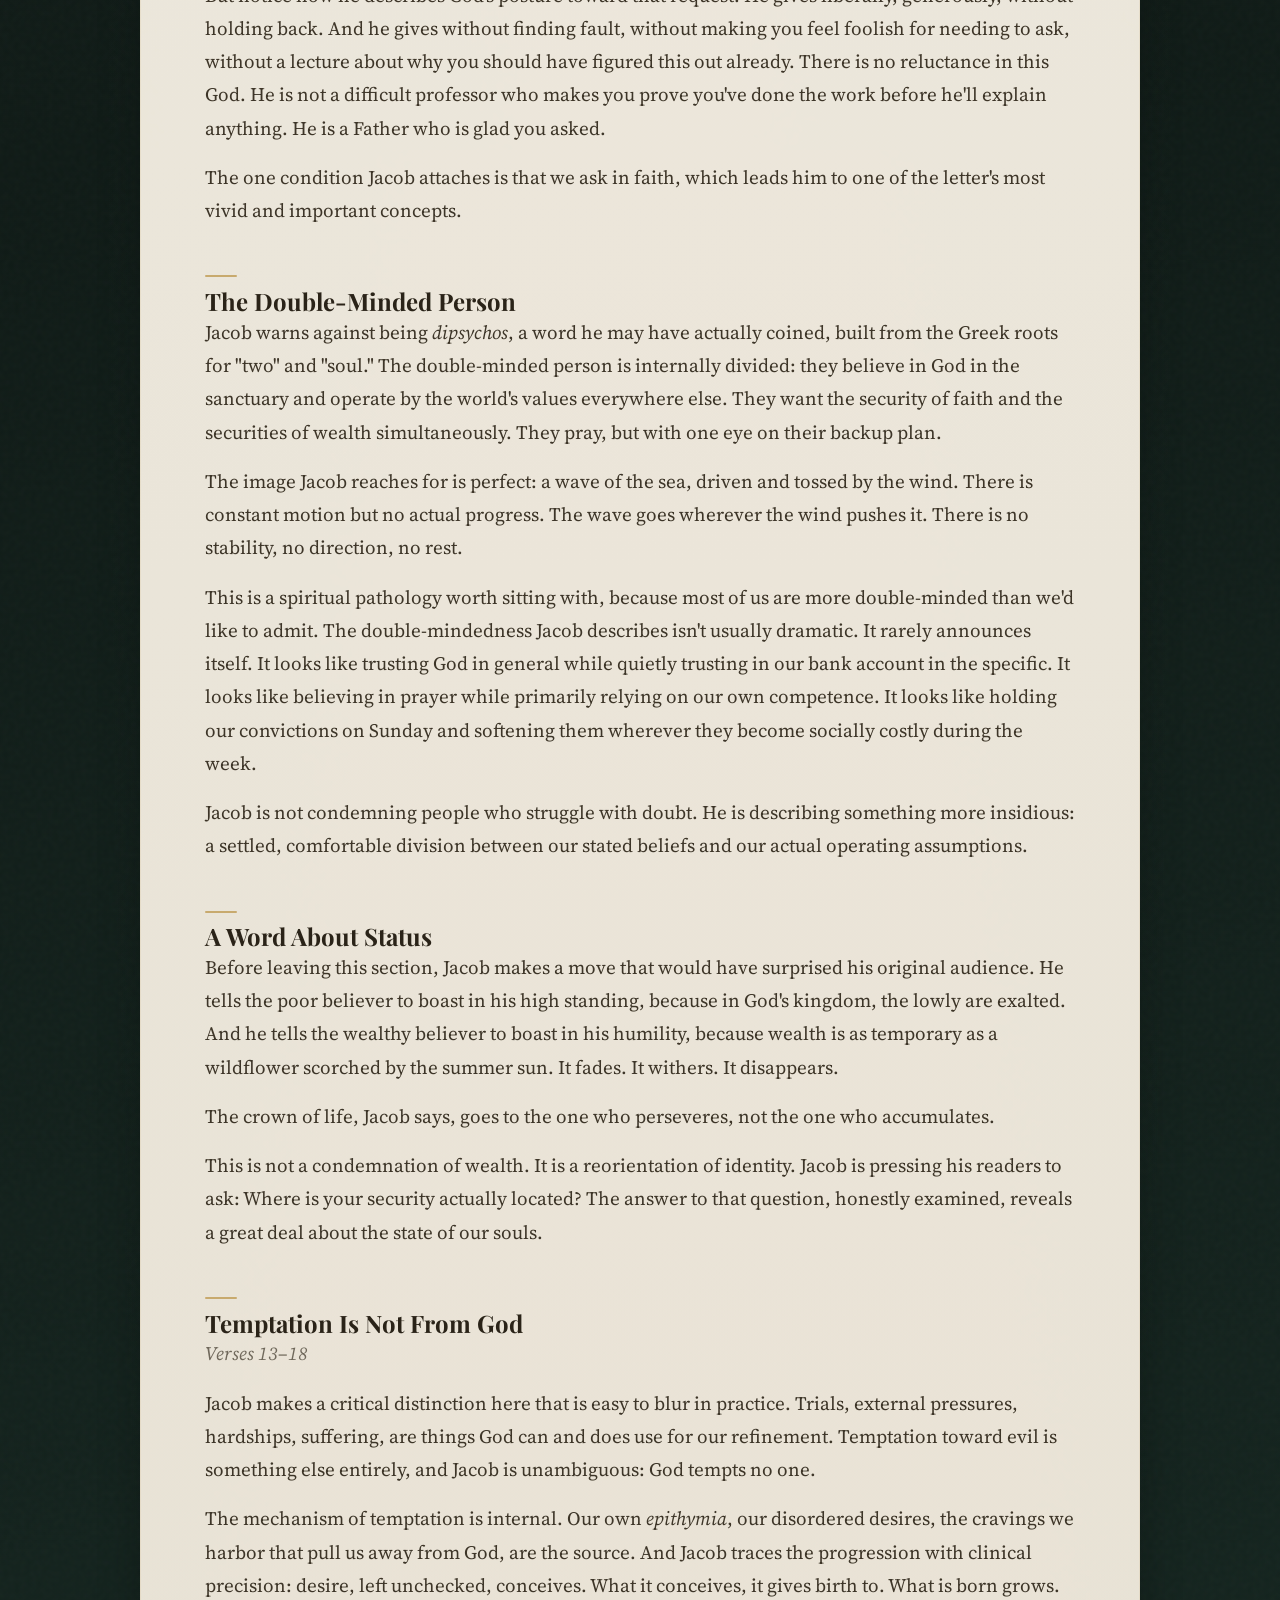
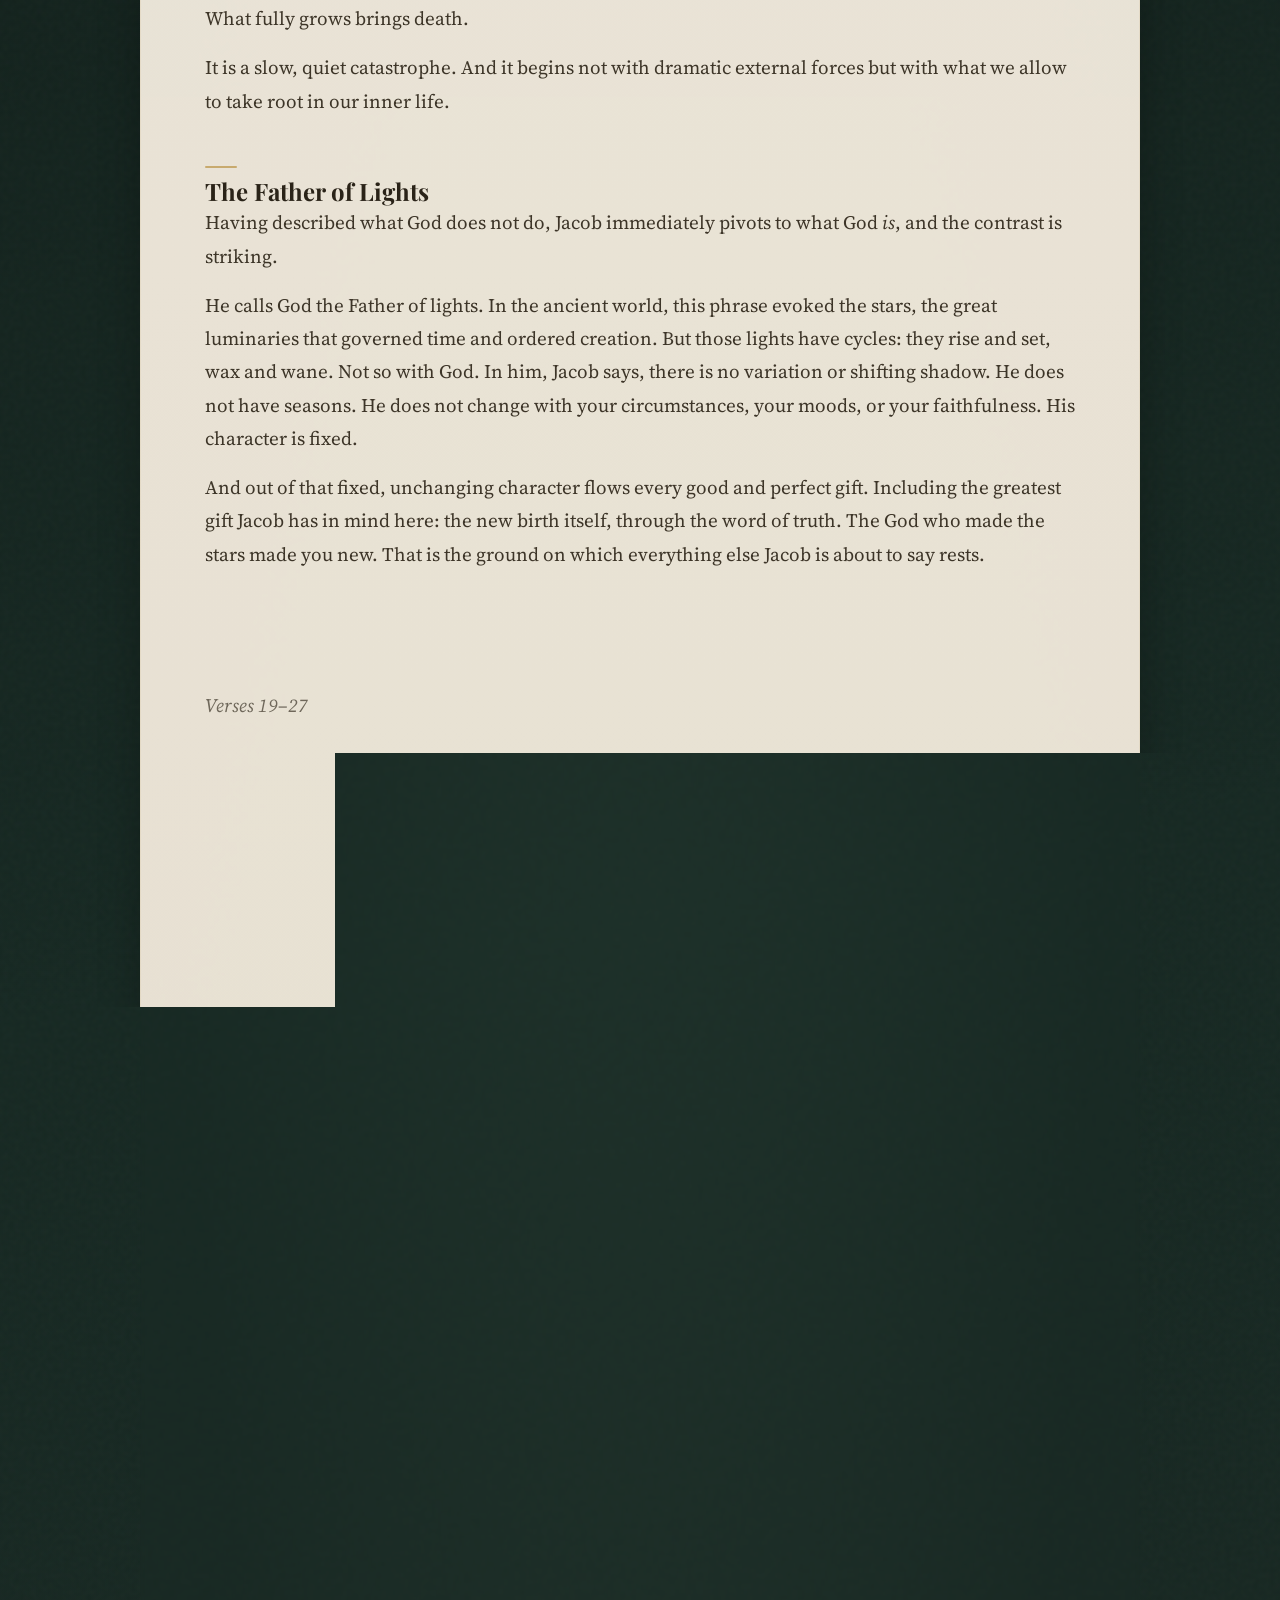
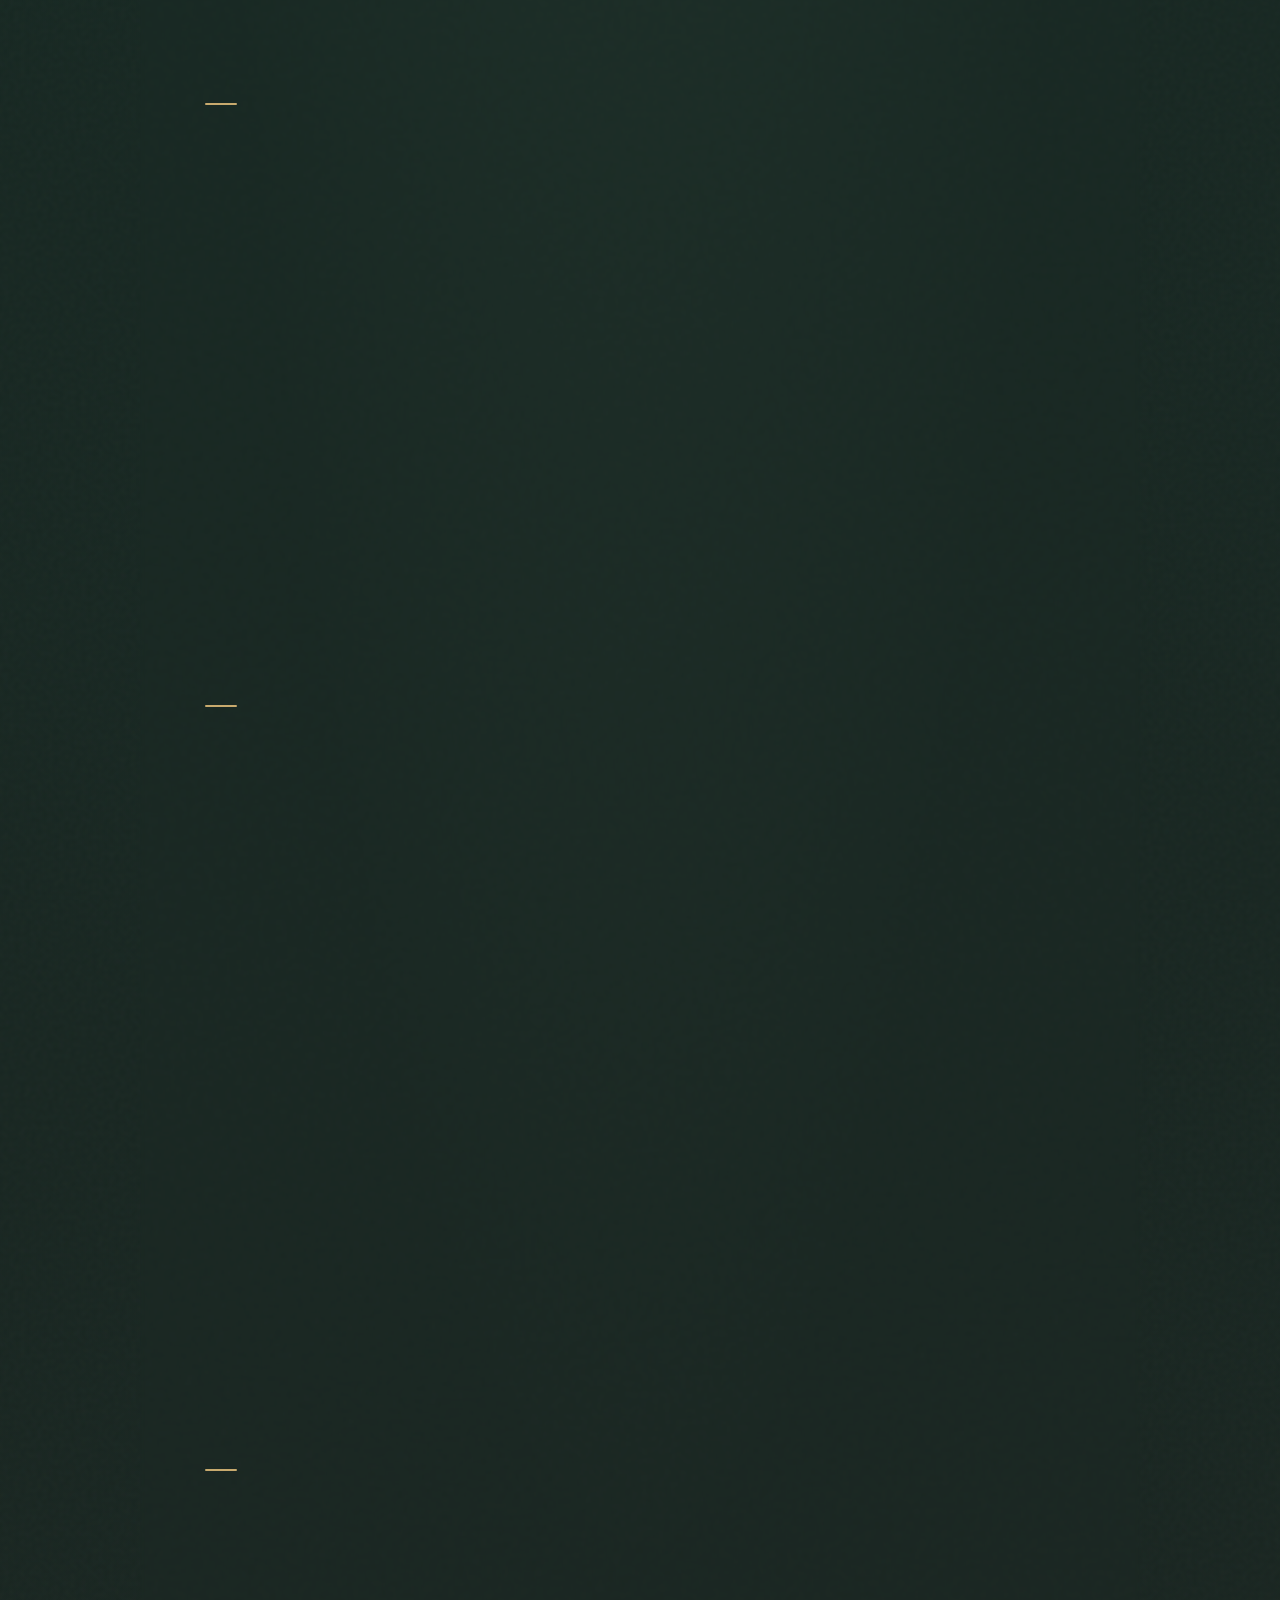
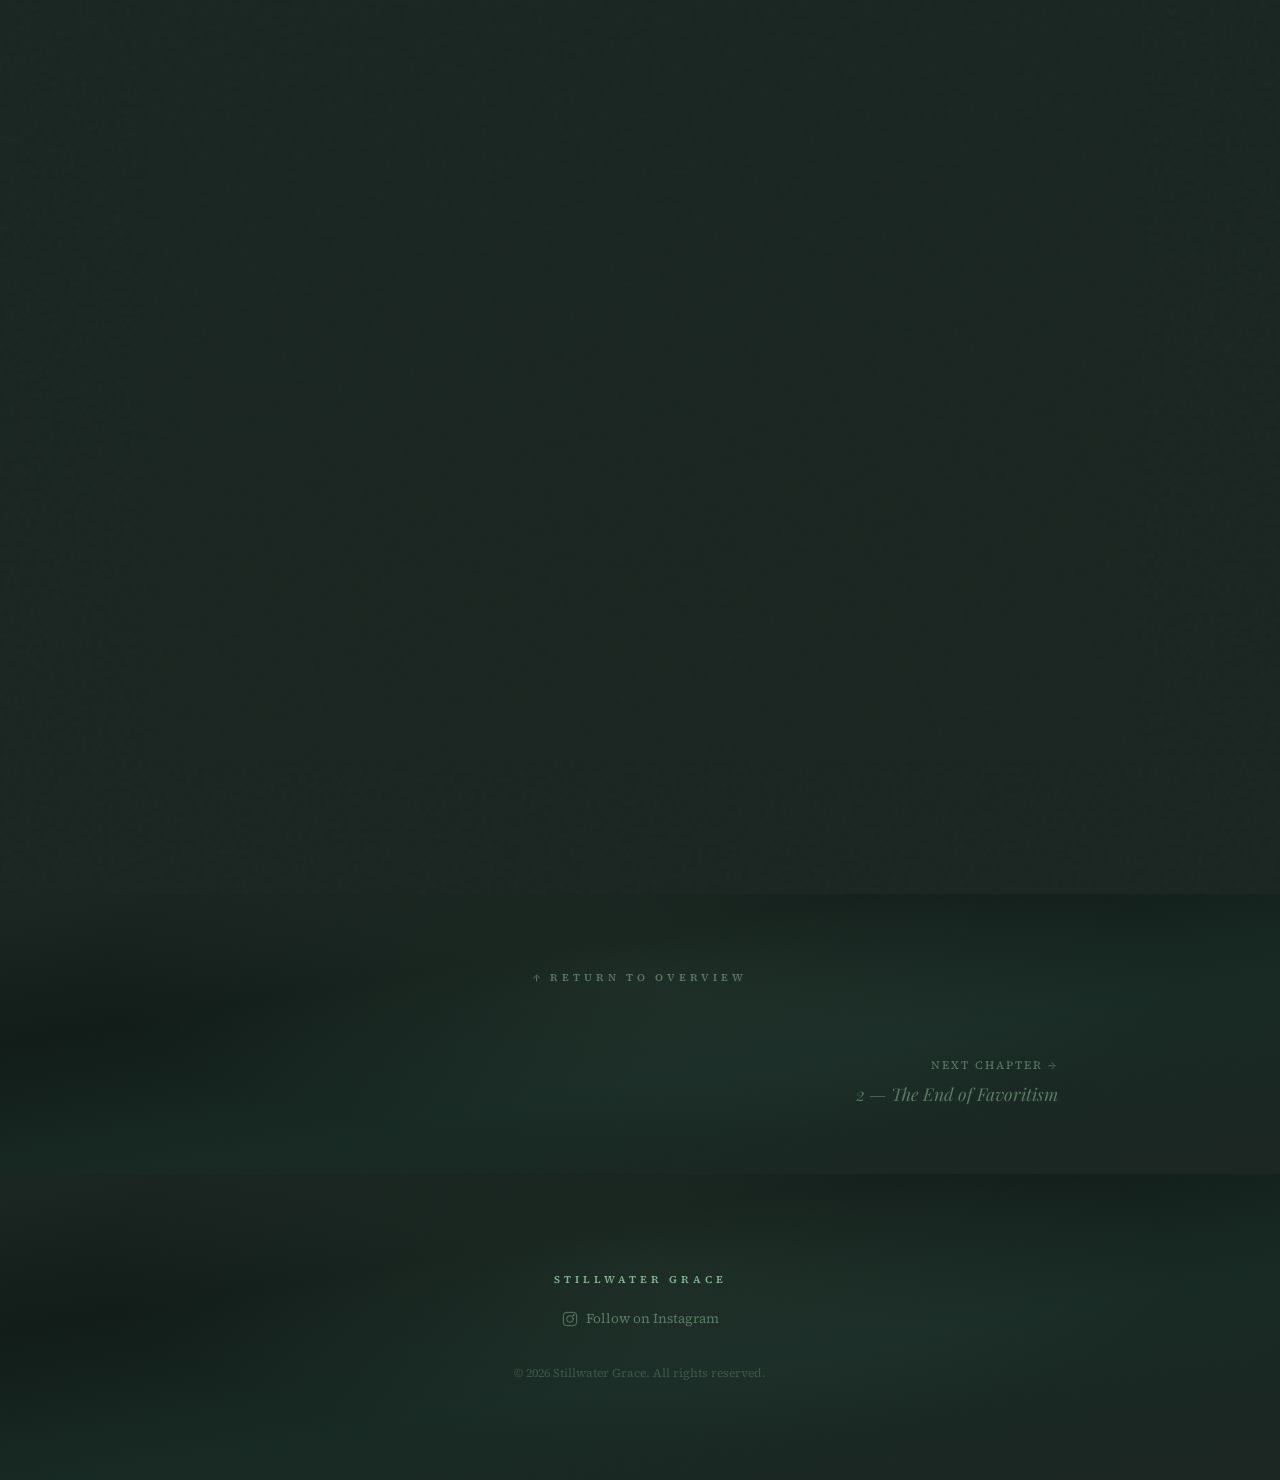
==== commit 12cd68db: "feat: improve readability, subheaders, hero atmosphere, and remove AI writing patterns Switch body f" ====
--- a/chapters/chapter-1.html
+++ b/chapters/chapter-1.html
@@ -69,7 +69,7 @@
       <h2 class="heading-section" style="font-size: 1.8rem;">A Study of James Chapter 1</h2>
       <hr class="divider divider--sage">
 
-      <p>There is a particular kind of honesty that only comes from someone who has suffered. You can tell the difference between advice given from a comfortable distance and wisdom forged in the fire. Jacob — who had watched his brother die, who shepherded a persecuted community through famine and social oppression, whose knees bore the callouses of years spent in prayer — writes from the second kind of place. Which is why his opening command lands with such force.</p>
+      <p>There is a particular kind of honesty that only comes from someone who has suffered. You can tell the difference between advice given from a comfortable distance and wisdom forged in the fire. Jacob, who had watched his brother die, who shepherded a persecuted community through famine and social oppression, whose knees bore the callouses of years spent in prayer, writes from the second kind of place. Which is why his opening command lands with such force.</p>
 
       <p class="reveal" style="margin-top: 1rem; font-style: italic;">Count it all joy when you fall into various trials.</p>
 
@@ -83,60 +83,60 @@
       <h2 class="heading-section reveal" style="font-size: 1.5rem; margin-top: 2.5rem;">The Paradox of Trials</h2>
       <p class="reveal" style="font-style: italic; opacity: 0.7; margin-bottom: 1rem;">Verses 2–12</p>
 
-      <p class="reveal">Most of us experience trials as interruptions — things that get in the way of the life we were trying to build. Jacob reframes them entirely. He doesn't minimize the pain or offer hollow reassurance. He does something more disorienting: he calls trials gifts, and then he shows us why.</p>
-
-      <p class="reveal" style="margin-top: 1rem;">He lays out what scholars call a "chain argument" — each link producing the next:</p>
-
-      <p class="reveal" style="margin-top: 1rem;">The testing of your faith produces <em>hypomonē</em>. <em>Hypomonē</em> is often translated "patience," but that translation undersells it. This is not passive resignation, the gritted-teeth endurance of someone just waiting for the storm to pass. <em>Hypomonē</em> is active, courageous staying power — the refusal to lose heart under pressure. Think of a marathon runner hitting the wall at mile twenty and choosing, deliberately, to keep moving. That's <em>hypomonē</em>.</p>
-
-      <p class="reveal" style="margin-top: 1rem;">When <em>hypomonē</em> is allowed to finish its work, it produces <em>teleios</em> — maturity, completeness. A plant that has been through seasons, weathered drought, pushed roots deeper, and finally arrives at full fruit-bearing potential. And alongside <em>teleios</em>, Jacob adds <em>holoklēros</em> — wholeness, soundness in every part. The image behind <em>holoklēros</em> comes from the world of sacrificial animals: an offering that is unblemished, complete, lacking nothing. Jacob is saying that the person who has endured through trials, who has let the testing do its full work, emerges with an integrity of character that cannot be manufactured any other way.</p>
-
-      <p class="reveal" style="margin-top: 1rem;">This is not a theology of suffering for its own sake. Jacob is not telling us that pain is good. He is telling us that God wastes nothing — that the very pressures we would most like to escape are often the tools He is using most precisely.</p>
-
-      <div class="scripture reveal">
-        <span class="scripture__text">Pause and reflect: What trial are you currently in the middle of? Can you identify what hypomonē might look like in that specific situation — not passive waiting, but active, courageous endurance?</span>
+      <p class="reveal">Most of us experience trials as interruptions: things that get in the way of the life we were trying to build. Jacob reframes them entirely. He doesn't minimize the pain or offer hollow reassurance. He does something more disorienting: he calls trials gifts, and then he shows us why.</p>
+
+      <p class="reveal" style="margin-top: 1rem;">He lays out what scholars call a "chain argument," each link producing the next:</p>
+
+      <p class="reveal" style="margin-top: 1rem;">The testing of your faith produces <em>hypomonē</em>. <em>Hypomonē</em> is often translated "patience," but that translation undersells it. This is not passive resignation, the gritted-teeth endurance of someone just waiting for the storm to pass. <em>Hypomonē</em> is active, courageous staying power: the refusal to lose heart under pressure. Think of a marathon runner hitting the wall at mile twenty and choosing, deliberately, to keep moving. That's <em>hypomonē</em>.</p>
+
+      <p class="reveal" style="margin-top: 1rem;">When <em>hypomonē</em> is allowed to finish its work, it produces <em>teleios</em>: maturity, completeness. A plant that has been through seasons, weathered drought, pushed roots deeper, and finally arrives at full fruit-bearing potential. And alongside <em>teleios</em>, Jacob adds <em>holoklēros</em>: wholeness, soundness in every part. The image behind <em>holoklēros</em> comes from the world of sacrificial animals: an offering that is unblemished, complete, lacking nothing. Jacob is saying that the person who has endured through trials, who has let the testing do its full work, emerges with an integrity of character that cannot be manufactured any other way.</p>
+
+      <p class="reveal" style="margin-top: 1rem;">This is not a theology of suffering for its own sake. Jacob is not telling us that pain is good. He is telling us that God wastes nothing, that the very pressures we would most like to escape are often the tools He is using most precisely.</p>
+
+      <div class="scripture reveal">
+        <span class="scripture__text">Pause and reflect: What trial are you currently in the middle of? Can you identify what hypomonē might look like in that specific situation, not passive waiting, but active, courageous endurance?</span>
       </div>
 
       <h2 class="heading-section reveal" style="font-size: 1.5rem; margin-top: 2.5rem;">When You Don't Know What to Do</h2>
 
-      <p class="reveal">There is an honest pastoral moment tucked into verse 5 that is easy to rush past. Jacob acknowledges that navigating trials often leaves us genuinely lost — not just emotionally overwhelmed, but without the wisdom to know how to move forward. His answer is direct: ask God.</p>
-
-      <p class="reveal" style="margin-top: 1rem;">But notice how he describes God's posture toward that request. He gives liberally — generously, without holding back. And he gives without finding fault — without making you feel foolish for needing to ask, without a lecture about why you should have figured this out already. There is no reluctance in this God. He is not a difficult professor who makes you prove you've done the work before he'll explain anything. He is a Father who is glad you asked.</p>
-
-      <p class="reveal" style="margin-top: 1rem;">The one condition Jacob attaches is that we ask in faith — which leads him to one of the letter's most vivid and important concepts.</p>
+      <p class="reveal">There is an honest pastoral moment tucked into verse 5 that is easy to rush past. Jacob acknowledges that navigating trials often leaves us genuinely lost, not just emotionally overwhelmed, but without the wisdom to know how to move forward. His answer is direct: ask God.</p>
+
+      <p class="reveal" style="margin-top: 1rem;">But notice how he describes God's posture toward that request. He gives liberally, generously, without holding back. And he gives without finding fault, without making you feel foolish for needing to ask, without a lecture about why you should have figured this out already. There is no reluctance in this God. He is not a difficult professor who makes you prove you've done the work before he'll explain anything. He is a Father who is glad you asked.</p>
+
+      <p class="reveal" style="margin-top: 1rem;">The one condition Jacob attaches is that we ask in faith, which leads him to one of the letter's most vivid and important concepts.</p>
 
       <h2 class="heading-section reveal" style="font-size: 1.5rem; margin-top: 2.5rem;">The Double-Minded Person</h2>
 
-      <p class="reveal">Jacob warns against being <em>dipsychos</em> — a word he may have actually coined, built from the Greek roots for "two" and "soul." The double-minded person is internally divided: they believe in God in the sanctuary and operate by the world's values everywhere else. They want the security of faith and the securities of wealth simultaneously. They pray, but with one eye on their backup plan.</p>
+      <p class="reveal">Jacob warns against being <em>dipsychos</em>, a word he may have actually coined, built from the Greek roots for "two" and "soul." The double-minded person is internally divided: they believe in God in the sanctuary and operate by the world's values everywhere else. They want the security of faith and the securities of wealth simultaneously. They pray, but with one eye on their backup plan.</p>
 
       <p class="reveal" style="margin-top: 1rem;">The image Jacob reaches for is perfect: a wave of the sea, driven and tossed by the wind. There is constant motion but no actual progress. The wave goes wherever the wind pushes it. There is no stability, no direction, no rest.</p>
 
       <p class="reveal" style="margin-top: 1rem;">This is a spiritual pathology worth sitting with, because most of us are more double-minded than we'd like to admit. The double-mindedness Jacob describes isn't usually dramatic. It rarely announces itself. It looks like trusting God in general while quietly trusting in our bank account in the specific. It looks like believing in prayer while primarily relying on our own competence. It looks like holding our convictions on Sunday and softening them wherever they become socially costly during the week.</p>
 
-      <p class="reveal" style="margin-top: 1rem;">Jacob is not condemning people who struggle with doubt. He is describing something more insidious — a settled, comfortable division between our stated beliefs and our actual operating assumptions.</p>
+      <p class="reveal" style="margin-top: 1rem;">Jacob is not condemning people who struggle with doubt. He is describing something more insidious: a settled, comfortable division between our stated beliefs and our actual operating assumptions.</p>
 
       <h2 class="heading-section reveal" style="font-size: 1.5rem; margin-top: 2.5rem;">A Word About Status</h2>
 
-      <p class="reveal">Before leaving this section, Jacob makes a move that would have surprised his original audience. He tells the poor believer to boast in his high standing — because in God's kingdom, the lowly are exalted. And he tells the wealthy believer to boast in his humility — because wealth is as temporary as a wildflower scorched by the summer sun. It fades. It withers. It disappears.</p>
-
-      <p class="reveal" style="margin-top: 1rem;">The crown of life, Jacob says, goes to the one who perseveres — not the one who accumulates.</p>
+      <p class="reveal">Before leaving this section, Jacob makes a move that would have surprised his original audience. He tells the poor believer to boast in his high standing, because in God's kingdom, the lowly are exalted. And he tells the wealthy believer to boast in his humility, because wealth is as temporary as a wildflower scorched by the summer sun. It fades. It withers. It disappears.</p>
+
+      <p class="reveal" style="margin-top: 1rem;">The crown of life, Jacob says, goes to the one who perseveres, not the one who accumulates.</p>
 
       <p class="reveal" style="margin-top: 1rem;">This is not a condemnation of wealth. It is a reorientation of identity. Jacob is pressing his readers to ask: Where is your security actually located? The answer to that question, honestly examined, reveals a great deal about the state of our souls.</p>
 
       <h2 class="heading-section reveal" style="font-size: 1.5rem; margin-top: 2.5rem;">Temptation Is Not From God</h2>
       <p class="reveal" style="font-style: italic; opacity: 0.7; margin-bottom: 1rem;">Verses 13–18</p>
 
-      <p class="reveal">Jacob makes a critical distinction here that is easy to blur in practice. Trials — external pressures, hardships, suffering — are things God can and does use for our refinement. Temptation toward evil is something else entirely, and Jacob is unambiguous: God tempts no one.</p>
-
-      <p class="reveal" style="margin-top: 1rem;">The mechanism of temptation is internal. Our own <em>epithymia</em> — our disordered desires, the cravings we harbor that pull us away from God — are the source. And Jacob traces the progression with clinical precision: desire, left unchecked, conceives. What it conceives, it gives birth to. What is born grows. What fully grows brings death.</p>
+      <p class="reveal">Jacob makes a critical distinction here that is easy to blur in practice. Trials, external pressures, hardships, suffering, are things God can and does use for our refinement. Temptation toward evil is something else entirely, and Jacob is unambiguous: God tempts no one.</p>
+
+      <p class="reveal" style="margin-top: 1rem;">The mechanism of temptation is internal. Our own <em>epithymia</em>, our disordered desires, the cravings we harbor that pull us away from God, are the source. And Jacob traces the progression with clinical precision: desire, left unchecked, conceives. What it conceives, it gives birth to. What is born grows. What fully grows brings death.</p>
 
       <p class="reveal" style="margin-top: 1rem;">It is a slow, quiet catastrophe. And it begins not with dramatic external forces but with what we allow to take root in our inner life.</p>
 
       <h2 class="heading-section reveal" style="font-size: 1.5rem; margin-top: 2.5rem;">The Father of Lights</h2>
 
-      <p class="reveal">Having described what God does not do, Jacob immediately pivots to what God <em>is</em> — and the contrast is striking.</p>
-
-      <p class="reveal" style="margin-top: 1rem;">He calls God the Father of lights. In the ancient world, this phrase evoked the stars, the great luminaries that governed time and ordered creation. But those lights have cycles — they rise and set, wax and wane. Not so with God. In him, Jacob says, there is no variation or shifting shadow. He does not have seasons. He does not change with your circumstances, your moods, or your faithfulness. His character is fixed.</p>
+      <p class="reveal">Having described what God does not do, Jacob immediately pivots to what God <em>is</em>, and the contrast is striking.</p>
+
+      <p class="reveal" style="margin-top: 1rem;">He calls God the Father of lights. In the ancient world, this phrase evoked the stars, the great luminaries that governed time and ordered creation. But those lights have cycles: they rise and set, wax and wane. Not so with God. In him, Jacob says, there is no variation or shifting shadow. He does not have seasons. He does not change with your circumstances, your moods, or your faithfulness. His character is fixed.</p>
 
       <p class="reveal" style="margin-top: 1rem;">And out of that fixed, unchanging character flows every good and perfect gift. Including the greatest gift Jacob has in mind here: the new birth itself, through the word of truth. The God who made the stars made you new. That is the ground on which everything else Jacob is about to say rests.</p>
 
@@ -145,20 +145,20 @@
 
       <p class="reveal">The practical section of chapter 1 opens with three commands that form a rhythm for healthy relationship with both God and other people: be quick to listen, slow to speak, slow to anger.</p>
 
-      <p class="reveal" style="margin-top: 1rem;">The sequence matters. Listening comes first — before forming opinions, before crafting responses, before the reactive emotion that so easily floods in. Jacob's word for human anger is pointed: it does not produce the <em>dikaiosynē</em> — the relational justice, the righting of relationships — that God is after. The ancient poet Horace called anger "a brief madness," and Luther agreed. Our wrath, however righteous it feels in the moment, is a poor tool for healing what is broken.</p>
+      <p class="reveal" style="margin-top: 1rem;">The sequence matters. Listening comes first, before forming opinions, before crafting responses, before the reactive emotion that so easily floods in. Jacob's word for human anger is pointed: it does not produce the <em>dikaiosynē</em>, the relational justice, the righting of relationships, that God is after. The ancient poet Horace called anger "a brief madness," and Luther agreed. Our wrath, however righteous it feels in the moment, is a poor tool for healing what is broken.</p>
 
       <h2 class="heading-section reveal" style="font-size: 1.5rem; margin-top: 2.5rem;">The Mirror Metaphor</h2>
 
       <p class="reveal">Then comes one of the most memorable images in the entire letter.</p>
 
-      <p class="reveal" style="margin-top: 1rem;">Jacob compares the Word of God to a mirror. Not an ornament. Not a decoration. A mirror — a tool whose entire purpose is to show you what is actually there. You look into it, you see something true about yourself, and then you have a choice: act on what you saw, or walk away and forget.</p>
+      <p class="reveal" style="margin-top: 1rem;">Jacob compares the Word of God to a mirror. Not an ornament. Not a decoration. A mirror, a tool whose entire purpose is to show you what is actually there. You look into it, you see something true about yourself, and then you have a choice: act on what you saw, or walk away and forget.</p>
 
       <p class="reveal" style="margin-top: 1rem;">The person who hears the Word but doesn't do it is, Jacob says, like someone who glances at their reflection and then immediately forgets what they look like. The mirror functioned perfectly. The problem wasn't the mirror. The problem was that the person treated it as a momentary curiosity rather than an actionable truth.</p>
 
-      <p class="reveal" style="margin-top: 1rem;">The antidote is to look intently into what Jacob calls the Torah of Freedom — the royal law of love for God and neighbor that Jesus declared to be the heart of all scripture. And then to stay there. Not a glance, but a gaze. Not information gathered and filed away, but a living encounter that changes how you walk out the door.</p>
-
-      <div class="scripture reveal">
-        <span class="scripture__text">Key question: In what specific area of your life right now are you a hearer of the Word but not yet a doer? Not in the abstract — but concretely. Where is there a gap between what you know and what you're actually doing?</span>
+      <p class="reveal" style="margin-top: 1rem;">The antidote is to look intently into what Jacob calls the Torah of Freedom, the royal law of love for God and neighbor that Jesus declared to be the heart of all scripture. And then to stay there. Not a glance, but a gaze. Not information gathered and filed away, but a living encounter that changes how you walk out the door.</p>
+
+      <div class="scripture reveal">
+        <span class="scripture__text">Key question: In what specific area of your life right now are you a hearer of the Word but not yet a doer? Not in the abstract, but concretely. Where is there a gap between what you know and what you're actually doing?</span>
       </div>
 
       <h2 class="heading-section reveal" style="font-size: 1.5rem; margin-top: 2.5rem;">What Pure Religion Looks Like</h2>
@@ -167,19 +167,19 @@
 
       <p class="reveal" style="margin-top: 1rem;"><strong>Bridle the tongue.</strong> The person who considers themselves devout but does not control their speech is self-deceived. Jacob will return to this theme with intensity in chapter 3, but he plants the flag here. What comes out of your mouth is not a small matter.</p>
 
-      <p class="reveal" style="margin-top: 1rem;"><strong>Care for the vulnerable.</strong> Specifically, orphans and widows — the people in Jacob's world who had no social safety net, no advocate, no system looking out for them. The measure of a genuine faith community was how it treated the people who couldn't contribute anything back. This is not charity as an optional feature of the Christian life. Jacob calls it the definition of religion that God considers pure.</p>
-
-      <p class="reveal" style="margin-top: 1rem;"><strong>Stay unstained by the world.</strong> The values that quietly shape our culture — the hierarchies of wealth and status, the pursuit of influence and security — are real and powerful. Jacob doesn't ask us to be ignorant of them. He asks us not to be formed by them. There is a difference between living in the world and letting the world set your agenda.</p>
+      <p class="reveal" style="margin-top: 1rem;"><strong>Care for the vulnerable.</strong> Specifically, orphans and widows, the people in Jacob's world who had no social safety net, no advocate, no system looking out for them. The measure of a genuine faith community was how it treated the people who couldn't contribute anything back. This is not charity as an optional feature of the Christian life. Jacob calls it the definition of religion that God considers pure.</p>
+
+      <p class="reveal" style="margin-top: 1rem;"><strong>Stay unstained by the world.</strong> The values that quietly shape our culture, the hierarchies of wealth and status, the pursuit of influence and security, are real and powerful. Jacob doesn't ask us to be ignorant of them. He asks us not to be formed by them. There is a difference between living in the world and letting the world set your agenda.</p>
 
       <h2 class="heading-section reveal" style="font-size: 1.5rem; margin-top: 2.5rem;">A Brief Word on Luther's Struggle</h2>
 
-      <p class="reveal">It would be dishonest to study James without acknowledging the controversy it has attracted — and Luther's famous discomfort with it is worth understanding rather than dismissing.</p>
-
-      <p class="reveal" style="margin-top: 1rem;">When Luther called James a "right strawy epistle," he was not being flippant. He was using a metaphor from 1 Corinthians 3, where Paul distinguishes between building on the foundation of Christ with gold and silver versus wood, hay, and straw. Luther's concern was that James seemed to teach salvation by works — that its emphasis on doing the law contradicted Paul's hard-won insight that we are justified by faith alone.</p>
-
-      <p class="reveal" style="margin-top: 1rem;">Luther was fighting for something real and important. The gospel of grace — that we are made right before God not by our performance but by trust in Christ — is not a secondary matter. It is the foundation.</p>
-
-      <p class="reveal" style="margin-top: 1rem;">But most scholars today, including those firmly in Luther's own tradition, would say he misread James at this point. Jacob is not arguing that works earn righteousness. He is arguing that a faith which produces no works is not genuine faith — it is intellectual assent masquerading as trust. Paul and Jacob are not contradicting each other. They are facing different errors from different directions.</p>
+      <p class="reveal">It would be dishonest to study James without acknowledging the controversy it has attracted, and Luther's famous discomfort with it is worth understanding rather than dismissing.</p>
+
+      <p class="reveal" style="margin-top: 1rem;">When Luther called James a "right strawy epistle," he was not being flippant. He was using a metaphor from 1 Corinthians 3, where Paul distinguishes between building on the foundation of Christ with gold and silver versus wood, hay, and straw. Luther's concern was that James seemed to teach salvation by works, that its emphasis on doing the law contradicted Paul's hard-won insight that we are justified by faith alone.</p>
+
+      <p class="reveal" style="margin-top: 1rem;">Luther was fighting for something real and important. The gospel of grace, that we are made right before God not by our performance but by trust in Christ, is not a secondary matter. It is the foundation.</p>
+
+      <p class="reveal" style="margin-top: 1rem;">But most scholars today, including those firmly in Luther's own tradition, would say he misread James at this point. Jacob is not arguing that works earn righteousness. He is arguing that a faith which produces no works is not genuine faith. It is intellectual assent masquerading as trust. Paul and Jacob are not contradicting each other. They are facing different errors from different directions.</p>
 
       <div class="scripture reveal">
         <span class="scripture__text">The synthesis, stated simply: We are justified by faith alone. But the faith that justifies is never alone. Jacob would have agreed entirely.</span>
@@ -187,14 +187,14 @@
 
       <h2 class="heading-section reveal" style="font-size: 1.5rem; margin-top: 2.5rem;">Living It Out</h2>
 
-      <p class="reveal">God is in the business of making fractured people whole. He does it through the heat of trials and the honest glass of his Word. He does it patiently, over time, producing in us a <em>teleios</em> character — mature, integrated, lacking nothing.</p>
+      <p class="reveal">God is in the business of making fractured people whole. He does it through the heat of trials and the honest glass of his Word. He does it patiently, over time, producing in us a <em>teleios</em> character: mature, integrated, lacking nothing.</p>
 
       <p class="reveal" style="margin-top: 1rem;">But He does not do it to passive, disengaged recipients. Jacob's entire first chapter is a call to active participation: endure actively, ask boldly, listen carefully, look honestly, and then do what you see.</p>
 
       <p class="reveal" style="margin-top: 1rem;">The mirror is right in front of you. The question is whether you'll linger long enough to let it do its work.</p>
 
       <div class="scripture reveal">
-        <span class="scripture__text">For reflection this week:<br><br>What is God currently using to produce hypomonē in you — and are you resisting it or cooperating with it?<br><br>Where in your relationships has "brief madness" — reactive anger — done damage that needs repair?<br><br>What is one practical way you could "visit the orphan or widow" — care for someone genuinely vulnerable — in the next seven days?<br><br><em>Lord, you are the Father of lights — unchanging, generous, the source of every good gift. Give me the wisdom you promised. Forgive my double-mindedness. Help me not just to look in the mirror of your Word, but to stay there long enough to be changed by what I see. Amen.</em></span>
+        <span class="scripture__text">For reflection this week:<br><br>What is God currently using to produce hypomonē in you, and are you resisting it or cooperating with it?<br><br>Where in your relationships has "brief madness," reactive anger, done damage that needs repair?<br><br>What is one practical way you could "visit the orphan or widow," care for someone genuinely vulnerable, in the next seven days?<br><br><em>Lord, you are the Father of lights, unchanging, generous, the source of every good gift. Give me the wisdom you promised. Forgive my double-mindedness. Help me not just to look in the mirror of your Word, but to stay there long enough to be changed by what I see. Amen.</em></span>
       </div>
     </article>
 
--- a/css/style.css
+++ b/css/style.css
@@ -1,4 +1,4 @@
-@import url('https://fonts.googleapis.com/css2?family=Cormorant+Garamond:ital,wght@0,400;0,600;1,400&family=Playfair+Display:ital,wght@0,400;0,700;1,400&display=swap');
+@import url('https://fonts.googleapis.com/css2?family=Source+Serif+4:ital,opsz,wght@0,8..60,400;0,8..60,600;1,8..60,400&family=Playfair+Display:ital,wght@0,400;0,700;1,400&display=swap');
 
 :root {
   --forest-dark: #1a2420;
@@ -20,7 +20,7 @@
   --text-muted: #6b5d4a;
   --gold: #c8aa6e;
   --font-display: 'Playfair Display', Georgia, serif;
-  --font-body: 'Cormorant Garamond', Georgia, serif;
+  --font-body: 'Source Serif 4', Georgia, serif;
   --space-xs: 0.5rem;
   --space-sm: 1rem;
   --space-md: 2rem;
@@ -43,8 +43,8 @@
 
 body {
   font-family: var(--font-body);
-  font-size: 18px;
-  line-height: 1.8;
+  font-size: 19px;
+  line-height: 1.75;
   color: var(--text-body);
   background-color: var(--forest-dark);
   -webkit-font-smoothing: antialiased;
@@ -145,6 +145,36 @@
   color: var(--text-dark);
 }
 
+.cream-panel .heading-section + hr.divider {
+  margin-bottom: var(--space-md);
+}
+
+.cream-panel .heading-section.reveal,
+.cream-panel h2.heading-section[style*="margin-top"] {
+  position: relative;
+  padding-top: 0.5rem;
+}
+
+.cream-panel .heading-section.reveal::before,
+.cream-panel h2.heading-section[style*="margin-top"]::before {
+  content: '';
+  display: block;
+  width: 32px;
+  height: 2px;
+  background: var(--gold);
+  margin-bottom: 0.6rem;
+  border-radius: 1px;
+}
+
+.cream-panel .heading-section.reveal.reveal--visible::before {
+  animation: accentGrow 0.5s ease forwards;
+}
+
+@keyframes accentGrow {
+  from { width: 0; opacity: 0; }
+  to { width: 32px; opacity: 1; }
+}
+
 .divider {
   width: 50px;
   height: 1px;
@@ -469,6 +499,56 @@
   margin: var(--space-md) 0;
 }
 
+.infographic {
+  width: 100%;
+  max-width: 600px;
+  display: block;
+  margin: var(--space-md) auto;
+  border-radius: var(--cream-panel-radius);
+  box-shadow: 0 4px 16px rgba(0, 0, 0, 0.1);
+  cursor: zoom-in;
+  transition: opacity 0.2s ease;
+}
+
+.infographic:hover {
+  opacity: 0.9;
+}
+
+.lightbox {
+  display: none;
+  position: fixed;
+  inset: 0;
+  z-index: 9999;
+  background: rgba(0, 0, 0, 0.9);
+  cursor: zoom-out;
+  align-items: center;
+  justify-content: center;
+  padding: 2rem;
+}
+
+.lightbox--open {
+  display: flex;
+}
+
+.lightbox__img {
+  max-width: 95vw;
+  max-height: 90vh;
+  object-fit: contain;
+  border-radius: 8px;
+}
+
+.lightbox__close {
+  position: absolute;
+  top: 1rem;
+  right: 1.5rem;
+  background: none;
+  border: none;
+  color: white;
+  font-size: 2rem;
+  cursor: pointer;
+  line-height: 1;
+}
+
 .footer {
   text-align: center;
   padding: var(--space-xl) var(--space-md);
@@ -525,6 +605,67 @@
   overflow: hidden;
 }
 
+/* Atmospheric light beam */
+.hero::after {
+  content: '';
+  position: absolute;
+  top: -20%;
+  left: 50%;
+  width: 300px;
+  height: 140%;
+  background: radial-gradient(ellipse at center, rgba(200, 170, 110, 0.06) 0%, transparent 70%);
+  transform: translateX(-50%) rotate(-8deg);
+  pointer-events: none;
+  animation: lightBeamPulse 8s ease-in-out infinite;
+}
+
+@keyframes lightBeamPulse {
+  0%, 100% { opacity: 0.6; }
+  50% { opacity: 1; }
+}
+
+/* Floating motes container */
+.hero__motes {
+  position: absolute;
+  inset: 0;
+  overflow: hidden;
+  pointer-events: none;
+}
+
+.hero__mote {
+  position: absolute;
+  border-radius: 50%;
+  background: radial-gradient(circle, rgba(200, 170, 110, 0.5) 0%, rgba(125, 184, 145, 0.15) 100%);
+  animation: moteFloat linear infinite;
+  opacity: 0;
+}
+
+.hero__mote:nth-child(1) { width: 3px; height: 3px; left: 15%; animation-duration: 14s; animation-delay: 0s; }
+.hero__mote:nth-child(2) { width: 2px; height: 2px; left: 30%; animation-duration: 18s; animation-delay: 2s; }
+.hero__mote:nth-child(3) { width: 4px; height: 4px; left: 50%; animation-duration: 12s; animation-delay: 4s; }
+.hero__mote:nth-child(4) { width: 2px; height: 2px; left: 65%; animation-duration: 16s; animation-delay: 1s; }
+.hero__mote:nth-child(5) { width: 3px; height: 3px; left: 80%; animation-duration: 20s; animation-delay: 3s; }
+.hero__mote:nth-child(6) { width: 2px; height: 2px; left: 25%; animation-duration: 15s; animation-delay: 6s; }
+.hero__mote:nth-child(7) { width: 3px; height: 3px; left: 70%; animation-duration: 17s; animation-delay: 5s; }
+.hero__mote:nth-child(8) { width: 2px; height: 2px; left: 42%; animation-duration: 19s; animation-delay: 7s; }
+
+@keyframes moteFloat {
+  0% {
+    transform: translateY(100vh) translateX(0);
+    opacity: 0;
+  }
+  10% { opacity: 0.7; }
+  50% {
+    transform: translateY(40vh) translateX(20px);
+    opacity: 0.4;
+  }
+  90% { opacity: 0.6; }
+  100% {
+    transform: translateY(-10vh) translateX(-15px);
+    opacity: 0;
+  }
+}
+
 .hero__content {
   display: flex;
   flex-direction: column;
--- a/css/animations.css
+++ b/css/animations.css
@@ -5,21 +5,45 @@
 .hero__cta,
 .hero__scroll {
   opacity: 0;
-  transform: translateY(20px);
-  animation: fadeUp 0.8s ease forwards;
+  transform: translateY(30px);
+  animation: heroFadeUp 1s cubic-bezier(0.23, 1, 0.32, 1) forwards;
 }
 
-.hero__label     { animation-delay: 0.2s; }
-.hero__title     { animation-delay: 0.4s; }
-.hero__divider   { animation-delay: 0.6s; }
-.hero__subtitle  { animation-delay: 0.8s; }
-.hero__cta       { animation-delay: 1.0s; }
-.hero__scroll    { animation-delay: 1.2s; }
+.hero__label     { animation-delay: 0.3s; }
+.hero__title     { animation-delay: 0.6s; animation-name: heroTitleReveal; }
+.hero__divider   { animation-delay: 1.0s; animation-name: heroLineExpand; transform: scaleX(0); }
+.hero__subtitle  { animation-delay: 1.2s; }
+.hero__cta       { animation-delay: 1.5s; }
+.hero__scroll    { animation-delay: 2.0s; }
 
-@keyframes fadeUp {
+@keyframes heroFadeUp {
   to {
     opacity: 1;
     transform: translateY(0);
+  }
+}
+
+@keyframes heroTitleReveal {
+  0% {
+    opacity: 0;
+    transform: translateY(40px) scale(0.95);
+    letter-spacing: 0.05em;
+  }
+  100% {
+    opacity: 1;
+    transform: translateY(0) scale(1);
+    letter-spacing: 0;
+  }
+}
+
+@keyframes heroLineExpand {
+  0% {
+    opacity: 0;
+    transform: scaleX(0);
+  }
+  100% {
+    opacity: 1;
+    transform: scaleX(1);
   }
 }
 
@@ -57,7 +81,7 @@
 }
 
 .hero__scroll {
-  animation: fadeUp 0.8s ease 1.2s forwards, gentleBounce 2s ease-in-out 2.7s infinite;
+  animation: heroFadeUp 1s cubic-bezier(0.23, 1, 0.32, 1) 2.0s forwards, gentleBounce 2s ease-in-out 3.5s infinite;
 }
 
 @media (prefers-reduced-motion: reduce) {
